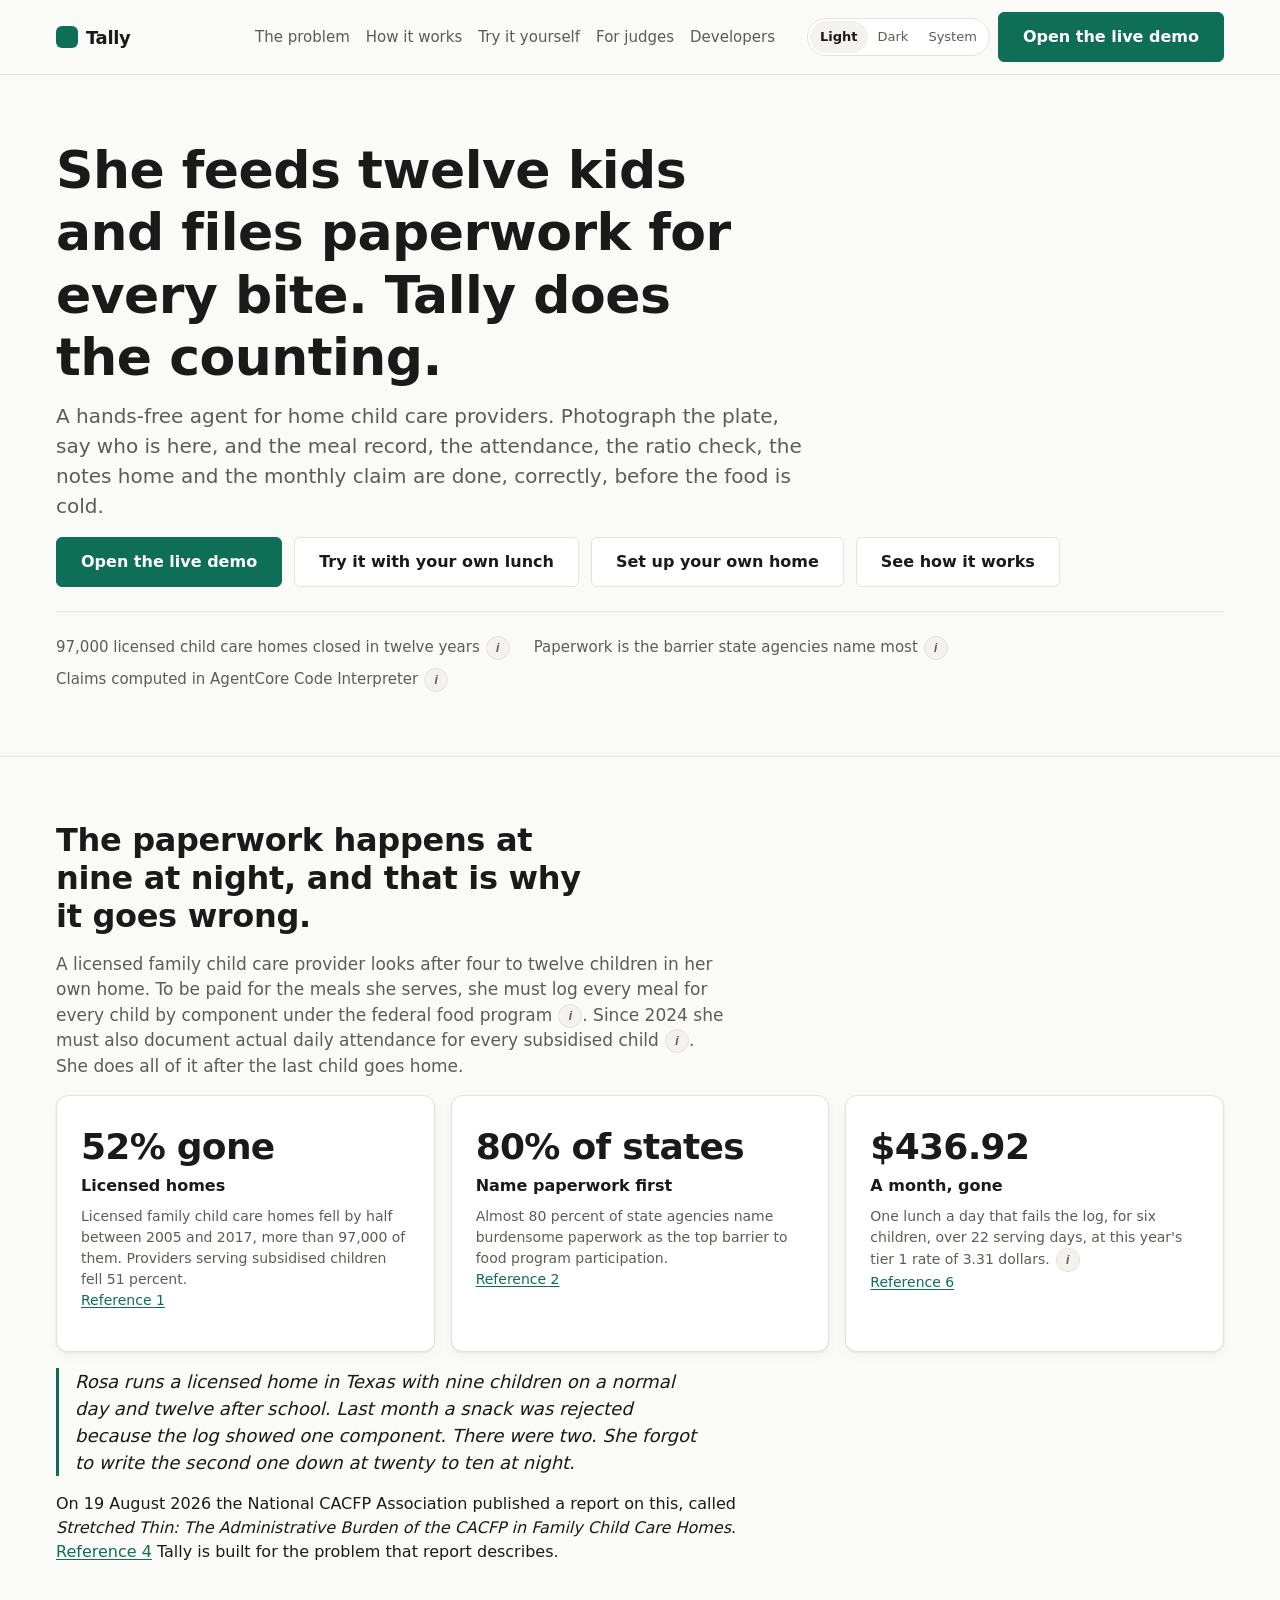
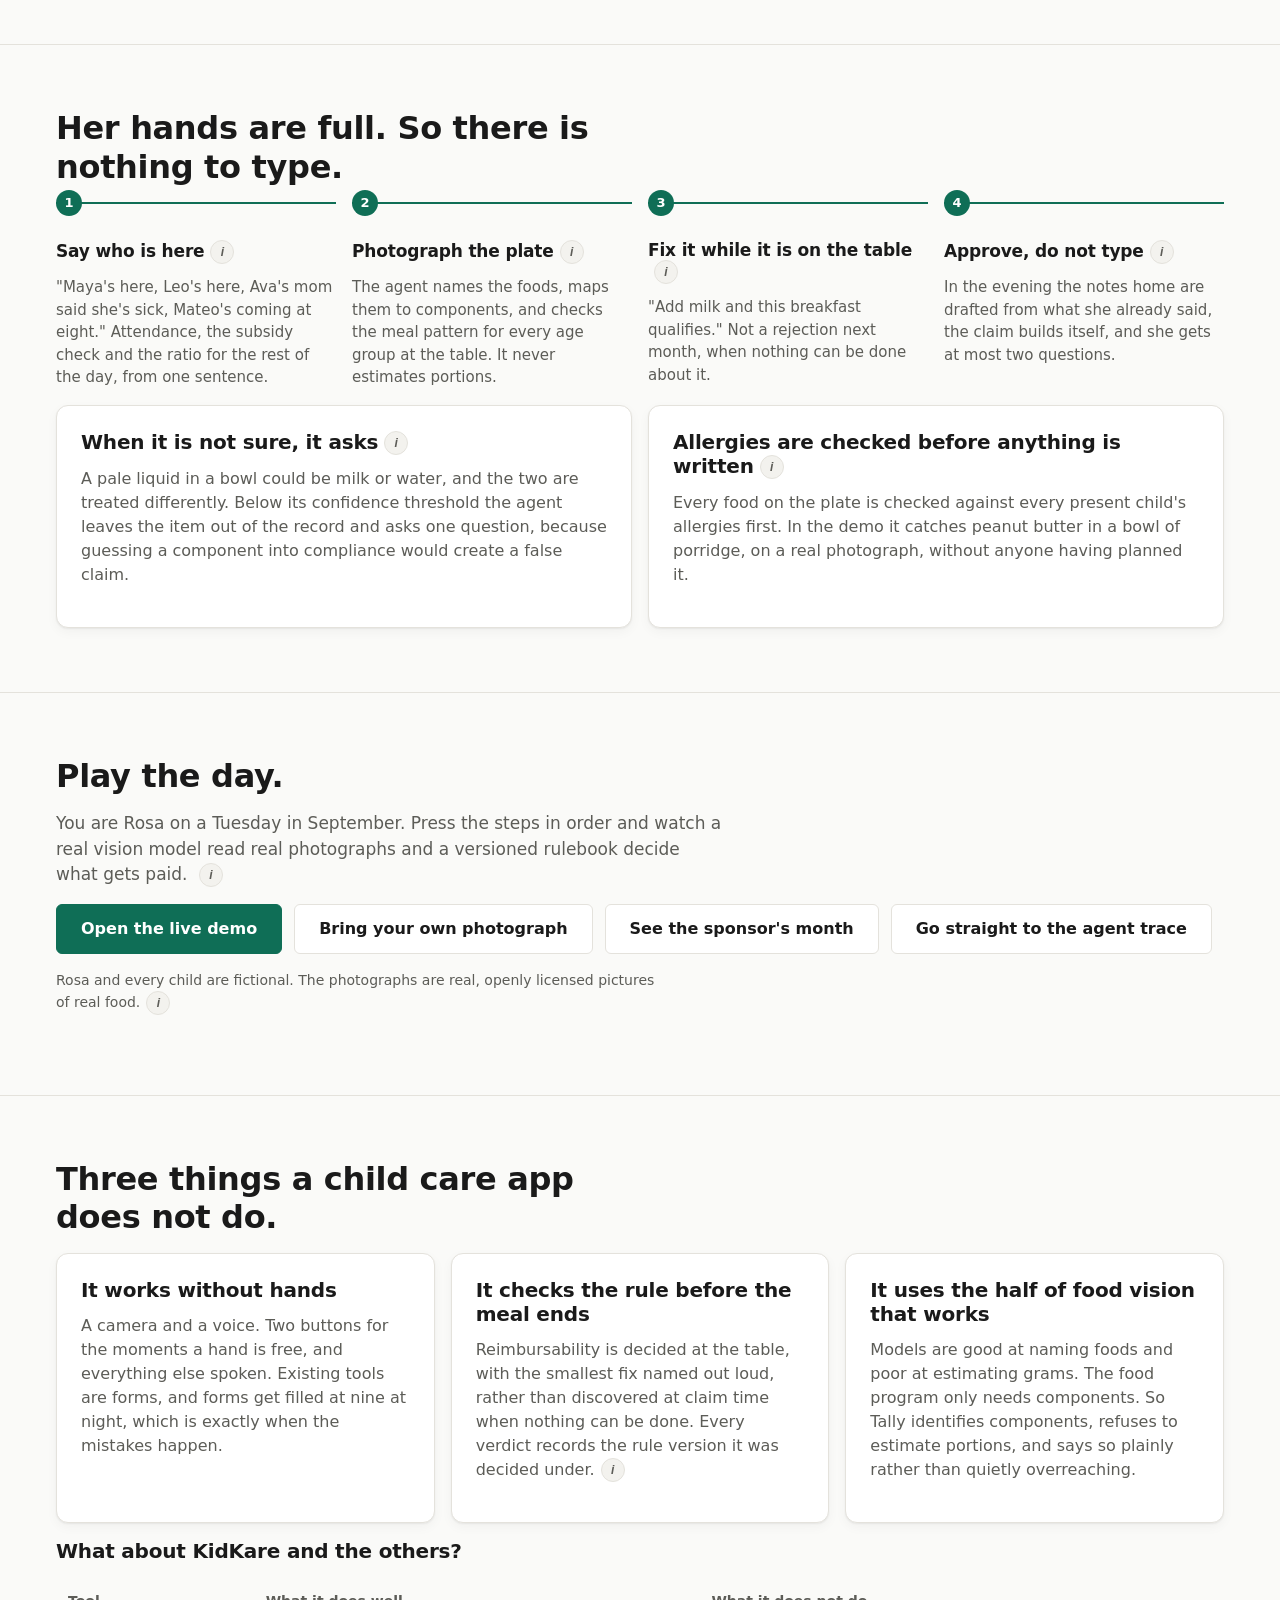
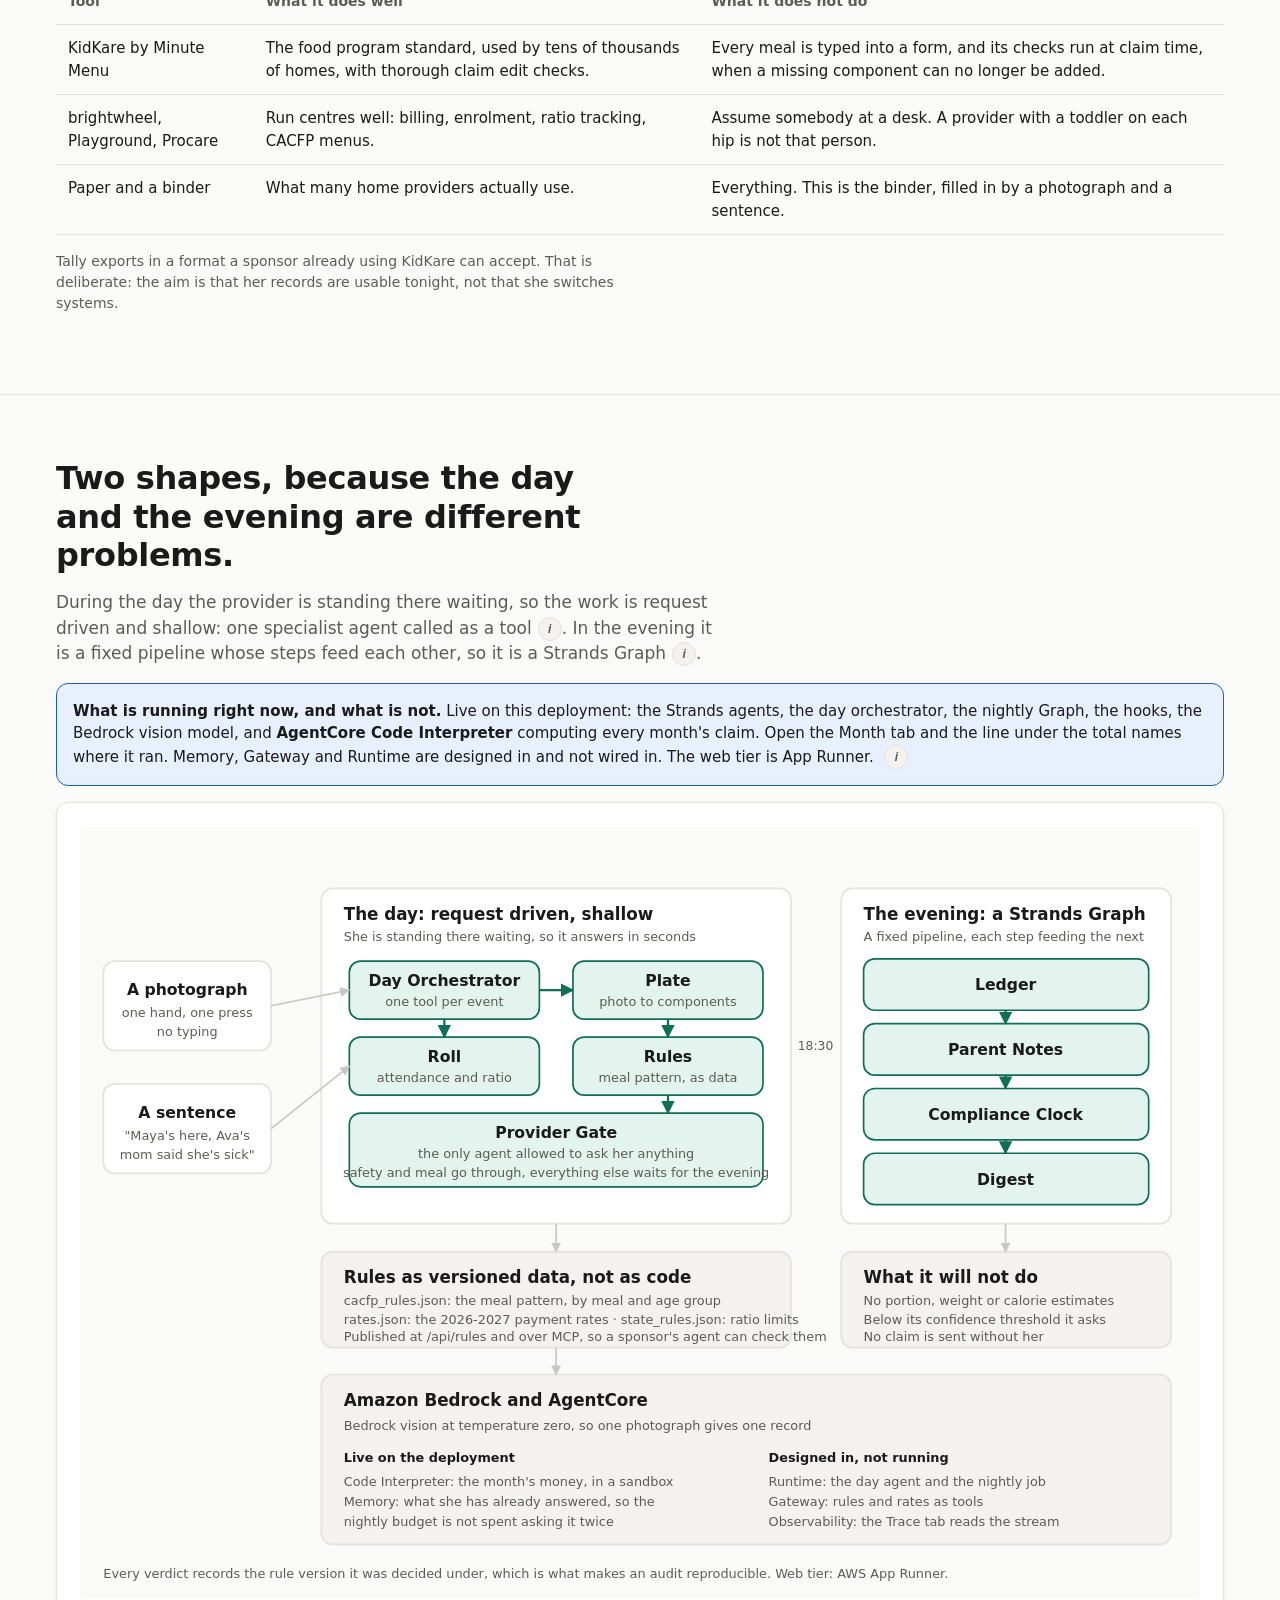
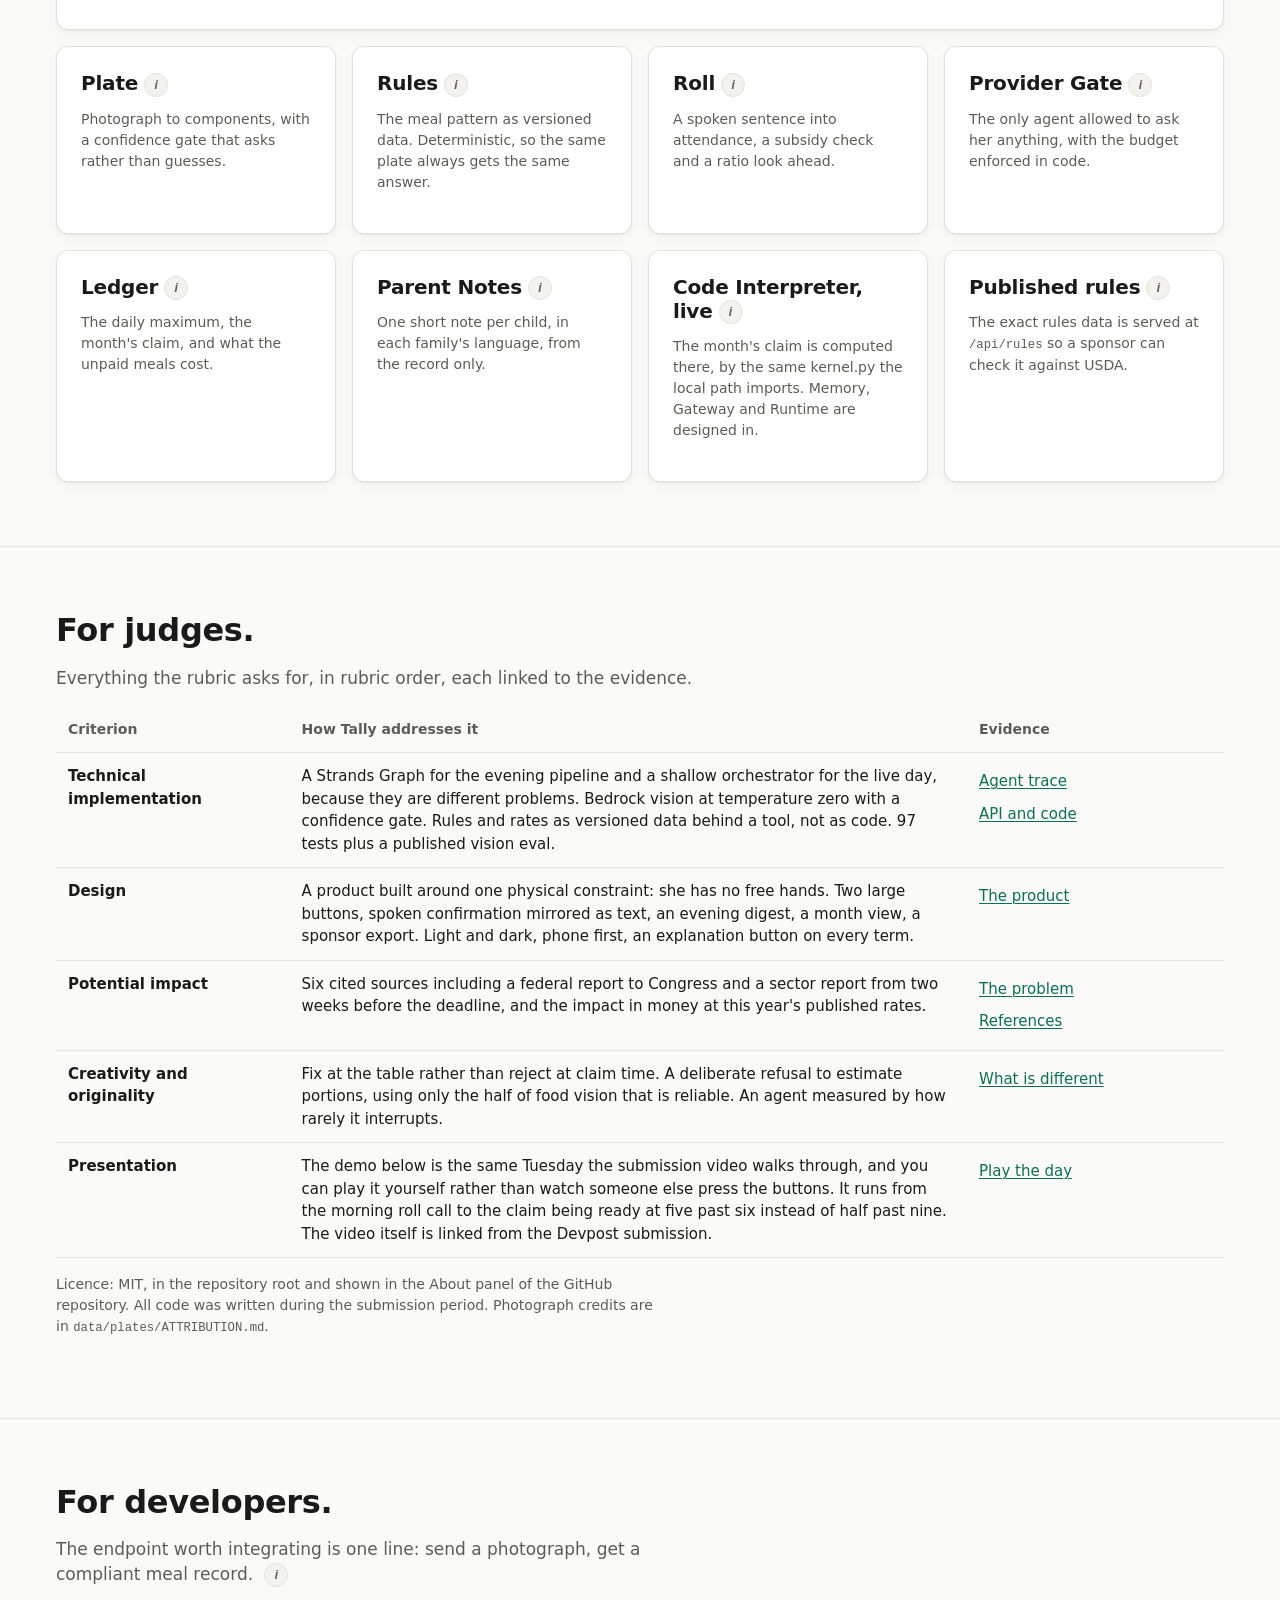
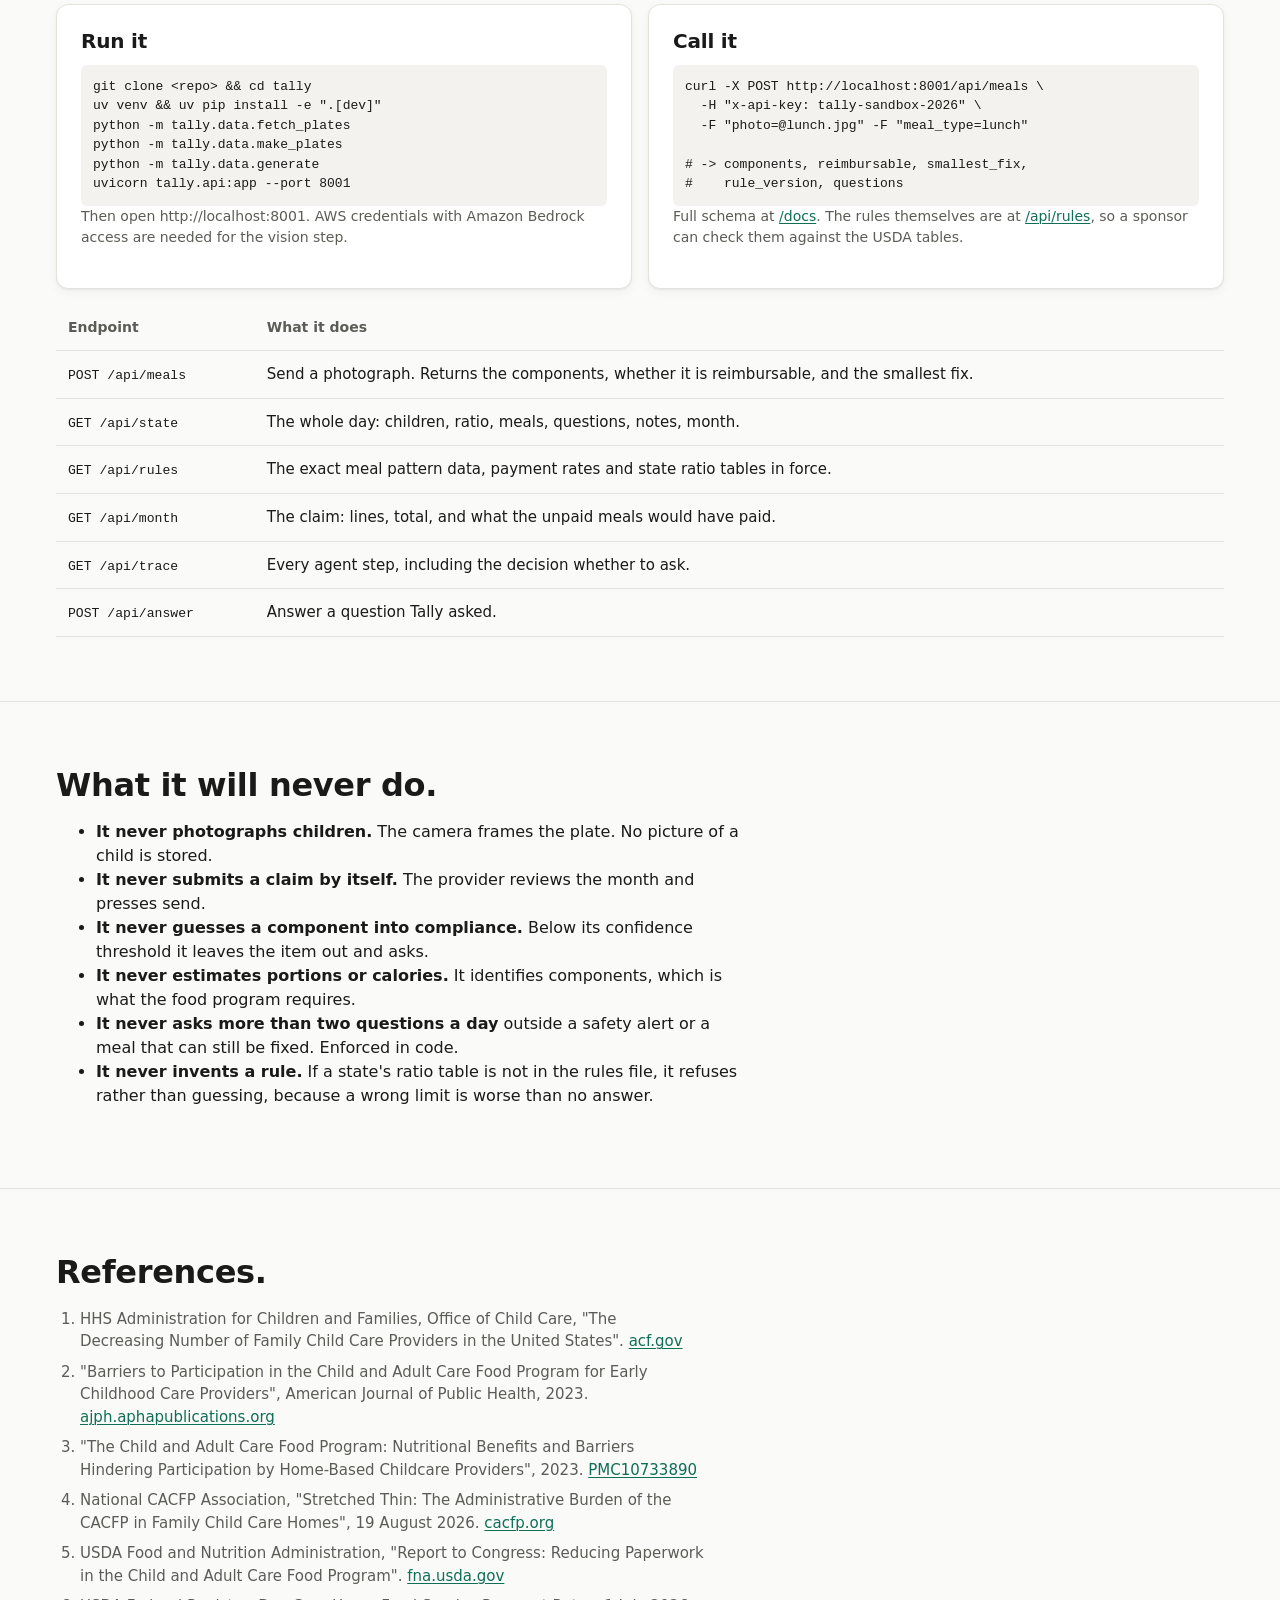
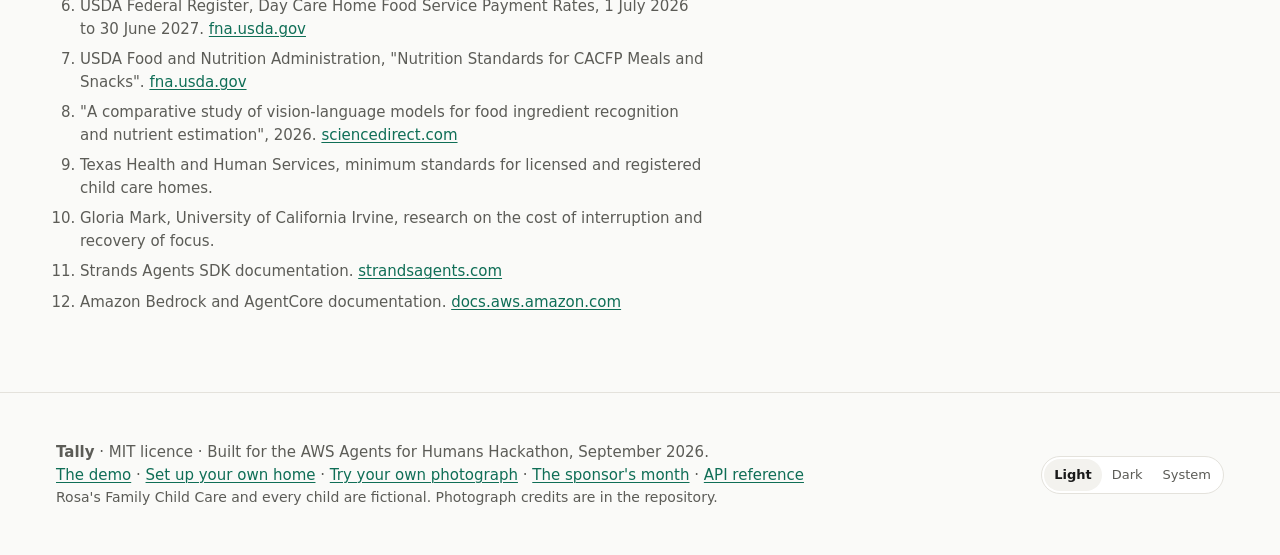
==== web/index.html @ 6fed9a7e "Fix what the accessibility audit cannot see, starting with a page no keyboard could use axe-core has" ====
<!doctype html>
<html lang="en">
<head>
<meta charset="utf-8">
<meta name="viewport" content="width=device-width, initial-scale=1">
<title>Tally: she feeds twelve kids and files paperwork for every bite</title>
<meta name="description" content="A hands-free agent for home child care providers. Photograph the plate, say who is here, and the meal record, the attendance, the ratio check, the parent notes and the monthly claim are done before the food is cold.">
<!-- Link preview. A shared URL with no card is the first impression wasted. -->
<meta property="og:type" content="website">
<meta property="og:site_name" content="Tally">
<meta property="og:title" content="Tally: she feeds twelve kids and files paperwork for every bite">
<meta property="og:description" content="A hands-free agent for home child care providers. Photograph the plate, say who is here, and the meal record, the attendance, the ratio check, the parent notes and the monthly claim are done before the food is cold.">
<meta property="og:url" content="https://dtvxrkiam6.us-east-1.awsapprunner.com/">
<meta property="og:image" content="https://dtvxrkiam6.us-east-1.awsapprunner.com/social.png">
<meta property="og:image:width" content="1200">
<meta property="og:image:height" content="630">
<meta property="og:image:alt" content="Tally, built with the Strands Agents SDK on Amazon Bedrock">
<meta name="twitter:card" content="summary_large_image">
<meta name="twitter:title" content="Tally: she feeds twelve kids and files paperwork for every bite">
<meta name="twitter:description" content="A hands-free agent for home child care providers. Photograph the plate, say who is here, and the meal record, the attendance, the ratio check, the parent notes and the monthly claim are done before the food is cold.">
<meta name="twitter:image" content="https://dtvxrkiam6.us-east-1.awsapprunner.com/social.png">

<script>
  (function () {
    try {
      var m = localStorage.getItem("tally-theme");
      document.documentElement.setAttribute("data-theme", m && m !== "system" ? m : "light");
    } catch (e) {}
  })();
</script>
<link rel="stylesheet" href="styles.css">
<link rel="icon" href="data:image/svg+xml,<svg xmlns='http://www.w3.org/2000/svg' viewBox='0 0 32 32'><rect width='32' height='32' rx='7' fill='%230F6E56'/></svg>">
</head>
<body>
<a class="skip" href="#main">Skip to content</a>

<header class="site">
  <div class="bar">
    <a class="brand" href="index.html"><span class="mark" aria-hidden="true"></span> Tally</a>
    <nav aria-label="Main">
      <a href="#problem">The problem</a>
      <a href="#how">How it works</a>
      <a href="try.html">Try it yourself</a>
      <a href="#judges">For judges</a>
      <a href="#developers">Developers</a>
    </nav>
    <div class="header-actions">
      <div class="theme-toggle"></div>
      <a class="btn primary" href="app.html">Open the live demo</a>
    </div>
  </div>
</header>

<main id="main">

<section class="hero">
  <div class="wrap">
    <h1>She feeds twelve kids and files paperwork for every bite. Tally does the counting.</h1>
    <p class="lede">
      A hands-free agent for home child care providers. Photograph the plate, say who is here, and
      the meal record, the attendance, the ratio check, the notes home and the monthly claim are
      done, correctly, before the food is cold.
    </p>
    <div class="btn-row">
      <a class="btn primary" href="app.html">Open the live demo</a>
      <a class="btn" href="try.html">Try it with your own lunch</a>
      <a class="btn" href="start.html">Set up your own home</a>
      <a class="btn" href="#how">See how it works</a>
    </div>
    <p class="credibility">
      <span>97,000 licensed child care homes closed in twelve years<button class="info" data-tip="fcc" data-label="family child care"></button></span>
      <span>Paperwork is the barrier state agencies name most<button class="info" data-tip="cacfp" data-label="the food program"></button></span>
      <span>Claims computed in AgentCore Code Interpreter<button class="info" data-tip="where_it_runs" data-label="where it runs"></button></span>
    </p>
  </div>
</section>

<section class="band" id="problem">
  <div class="wrap stack">
    <h2>The paperwork happens at nine at night, and that is why it goes wrong.</h2>
    <p class="section-lede">
      A licensed family child care provider looks after four to twelve children in her own home. To
      be paid for the meals she serves, she must log every meal for every child by component under
      the federal food program<button class="info" data-tip="cacfp" data-label="CACFP"></button>.
      Since 2024 she must also document actual daily attendance for every subsidised child<button class="info" data-tip="subsidy_authorization" data-label="subsidy authorisation"></button>.
      She does all of it after the last child goes home.
    </p>

    <div class="grid cols-3">
      <div class="card">
        <span class="stat">52% gone</span>
        <span class="stat-label">Licensed homes</span>
        <p class="muted small">Licensed family child care homes fell by half between 2005 and 2017,
        more than 97,000 of them. Providers serving subsidised children fell 51 percent.<br><a href="#refs">Reference 1</a></p>
      </div>
      <div class="card">
        <span class="stat">80% of states</span>
        <span class="stat-label">Name paperwork first</span>
        <p class="muted small">Almost 80 percent of state agencies name burdensome paperwork as the
        top barrier to food program participation.<br><a href="#refs">Reference 2</a></p>
      </div>
      <div class="card">
        <span class="stat">$436.92</span>
        <span class="stat-label">A month, gone</span>
        <p class="muted small">One lunch a day that fails the log, for six children, over 22 serving
        days, at this year's tier 1 rate of 3.31 dollars.<button class="info" data-tip="lost_amount" data-label="the lost amount"></button><br><a href="#refs">Reference 6</a></p>
      </div>
    </div>

    <p class="quote">
      Rosa runs a licensed home in Texas with nine children on a normal day and twelve after school.
      Last month a snack was rejected because the log showed one component. There were two. She
      forgot to write the second one down at twenty to ten at night.
    </p>

    <p>
      On 19 August 2026 the National CACFP Association published a report on this, called
      <em>Stretched Thin: The Administrative Burden of the CACFP in Family Child Care Homes</em>.
      <a href="#refs">Reference 4</a> Tally is built for the problem that report describes.
    </p>
  </div>
</section>

<section class="band" id="how">
  <div class="wrap stack">
    <h2>Her hands are full. So there is nothing to type.</h2>

    <div class="steps">
      <div class="step">
        <h3>Say who is here<button class="info" data-tip="agent_roll" data-label="the Roll agent"></button></h3>
        <p>"Maya's here, Leo's here, Ava's mom said she's sick, Mateo's coming at eight."
        Attendance, the subsidy check and the ratio for the rest of the day, from one sentence.</p>
      </div>
      <div class="step">
        <h3>Photograph the plate<button class="info" data-tip="agent_plate" data-label="the Plate agent"></button></h3>
        <p>The agent names the foods, maps them to components, and checks the meal pattern for every
        age group at the table. It never estimates portions.</p>
      </div>
      <div class="step">
        <h3>Fix it while it is on the table<button class="info" data-tip="smallest_fix" data-label="the smallest fix"></button></h3>
        <p>"Add milk and this breakfast qualifies." Not a rejection next month, when nothing can be
        done about it.</p>
      </div>
      <div class="step">
        <h3>Approve, do not type<button class="info" data-tip="question_budget" data-label="the question budget"></button></h3>
        <p>In the evening the notes home are drafted from what she already said, the claim builds
        itself, and she gets at most two questions.</p>
      </div>
    </div>

    <div class="grid cols-2">
      <div class="card">
        <h3>When it is not sure, it asks<button class="info" data-tip="confidence" data-label="confidence"></button></h3>
        <p class="muted">A pale liquid in a bowl could be milk or water, and the two are treated
        differently. Below its confidence threshold the agent leaves the item out of the record and
        asks one question, because guessing a component into compliance would create a false claim.</p>
      </div>
      <div class="card">
        <h3>Allergies are checked before anything is written<button class="info" data-tip="allergy_check" data-label="the allergy check"></button></h3>
        <p class="muted">Every food on the plate is checked against every present child's allergies
        first. In the demo it catches peanut butter in a bowl of porridge, on a real photograph,
        without anyone having planned it.</p>
      </div>
    </div>
  </div>
</section>

<section class="band" id="demo">
  <div class="wrap stack">
    <h2>Play the day.</h2>
    <p class="section-lede">
      You are Rosa on a Tuesday in September. Press the steps in order and watch a real vision model
      read real photographs and a versioned rulebook decide what gets paid.
      <button class="info" data-tip="judge_mode" data-label="judge mode"></button>
    </p>
    <div class="btn-row">
      <a class="btn primary" href="app.html">Open the live demo</a>
      <a class="btn" href="try.html">Bring your own photograph</a>
      <a class="btn" href="sponsor.html">See the sponsor's month</a>
      <a class="btn" href="app.html#trace">Go straight to the agent trace</a>
    </div>
    <p class="small muted">
      Rosa and every child are fictional. The photographs are real, openly licensed pictures of real
      food.<button class="info" data-tip="real_photos" data-label="the photographs"></button>
    </p>
  </div>
</section>

<section class="band" id="different">
  <div class="wrap stack">
    <h2>Three things a child care app does not do.</h2>

    <div class="grid cols-3">
      <div class="card">
        <h3>It works without hands</h3>
        <p class="muted">A camera and a voice. Two buttons for the moments a hand is free, and
        everything else spoken. Existing tools are forms, and forms get filled at nine at night,
        which is exactly when the mistakes happen.</p>
      </div>
      <div class="card">
        <h3>It checks the rule before the meal ends</h3>
        <p class="muted">Reimbursability is decided at the table, with the smallest fix named out
        loud, rather than discovered at claim time when nothing can be done. Every verdict records
        the rule version it was decided under.<button class="info" data-tip="rule_version" data-label="the rule version"></button></p>
      </div>
      <div class="card">
        <h3>It uses the half of food vision that works</h3>
        <p class="muted">Models are good at naming foods and poor at estimating grams. The food
        program only needs components. So Tally identifies components, refuses to estimate portions,
        and says so plainly rather than quietly overreaching.</p>
      </div>
    </div>

    <h3>What about KidKare and the others?</h3>
    <div class="scroll-x">
      <table class="plain">
        <thead><tr><th>Tool</th><th>What it does well</th><th>What it does not do</th></tr></thead>
        <tbody>
          <tr>
            <td>KidKare by Minute Menu</td>
            <td>The food program standard, used by tens of thousands of homes, with thorough claim edit checks.</td>
            <td>Every meal is typed into a form, and its checks run at claim time, when a missing component can no longer be added.</td>
          </tr>
          <tr>
            <td>brightwheel, Playground, Procare</td>
            <td>Run centres well: billing, enrolment, ratio tracking, CACFP menus.</td>
            <td>Assume somebody at a desk. A provider with a toddler on each hip is not that person.</td>
          </tr>
          <tr>
            <td>Paper and a binder</td>
            <td>What many home providers actually use.</td>
            <td>Everything. This is the binder, filled in by a photograph and a sentence.</td>
          </tr>
        </tbody>
      </table>
    </div>
    <p class="small muted">Tally exports in a format a sponsor already using KidKare can accept.
    That is deliberate: the aim is that her records are usable tonight, not that she switches
    systems.</p>
  </div>
</section>

<section class="band" id="built">
  <div class="wrap stack">
    <h2>Two shapes, because the day and the evening are different problems.</h2>
    <p class="section-lede">
      During the day the provider is standing there waiting, so the work is request driven and
      shallow: one specialist agent called as a tool<button class="info" data-tip="day_orchestrator" data-label="the day orchestrator"></button>.
      In the evening it is a fixed pipeline whose steps feed each other, so it is a Strands
      Graph<button class="info" data-tip="nightly_graph" data-label="the nightly Graph"></button>.
    </p>

    <div class="notice">
      <strong>What is running right now, and what is not.</strong>
      Live on this deployment: the Strands agents, the day orchestrator, the nightly Graph, the
      hooks, the Bedrock vision model, and <strong>AgentCore Code Interpreter</strong> computing
      every month's claim. Open the Month tab and the line under the total names where it ran.
      Memory, Gateway and Runtime are designed in and not wired in. The web tier is App Runner.
      <button class="info" data-tip="where_it_runs" data-label="where it runs"></button>
    </div>

    <div class="card">
      <img src="architecture.svg" data-dark-src="architecture-dark.svg" alt="Architecture diagram. During the day, a Day Orchestrator receives a photograph or a sentence and calls Plate, Rules, Roll or Provider Gate as a tool, and Provider Gate is the only agent allowed to interrupt her. In the evening, a Strands Graph runs Ledger, then Parent Notes, then Compliance Clock, then the Digest. The meal pattern, the payment rates and the state ratio limits are versioned JSON published at an endpoint rather than written as code. AgentCore Code Interpreter computes the month's money from the same kernel file the local path imports; Runtime, Memory, Gateway and Observability are designed in rather than running. The web tier is AWS App Runner." style="width:100%;height:auto">
    </div>

    <div class="grid cols-4">
      <div class="card"><h3>Plate<button class="info" data-tip="agent_plate" data-label="Plate"></button></h3><p class="muted small">Photograph to components, with a confidence gate that asks rather than guesses.</p></div>
      <div class="card"><h3>Rules<button class="info" data-tip="agent_rules" data-label="Rules"></button></h3><p class="muted small">The meal pattern as versioned data. Deterministic, so the same plate always gets the same answer.</p></div>
      <div class="card"><h3>Roll<button class="info" data-tip="agent_roll" data-label="Roll"></button></h3><p class="muted small">A spoken sentence into attendance, a subsidy check and a ratio look ahead.</p></div>
      <div class="card"><h3>Provider Gate<button class="info" data-tip="agent_gate" data-label="Provider Gate"></button></h3><p class="muted small">The only agent allowed to ask her anything, with the budget enforced in code.</p></div>
      <div class="card"><h3>Ledger<button class="info" data-tip="agent_ledger" data-label="Ledger"></button></h3><p class="muted small">The daily maximum, the month's claim, and what the unpaid meals cost.</p></div>
      <div class="card"><h3>Parent Notes<button class="info" data-tip="agent_notes" data-label="Parent Notes"></button></h3><p class="muted small">One short note per child, in each family's language, from the record only.</p></div>
      <div class="card"><h3>Code Interpreter, live<button class="info" data-tip="where_it_runs" data-label="where it runs"></button></h3><p class="muted small">The month's claim is computed there, by the same kernel.py the local path imports. Memory, Gateway and Runtime are designed in.</p></div>
      <div class="card"><h3>Published rules<button class="info" data-tip="agentcore_gateway" data-label="the Gateway"></button></h3><p class="muted small">The exact rules data is served at <code>/api/rules</code> so a sponsor can check it against USDA.</p></div>
    </div>
  </div>
</section>

<section class="band" id="judges">
  <div class="wrap stack">
    <h2>For judges.</h2>
    <p class="section-lede">Everything the rubric asks for, in rubric order, each linked to the evidence.</p>
    <div class="scroll-x">
      <table class="plain">
        <thead><tr><th style="width:20%">Criterion</th><th>How Tally addresses it</th><th style="width:22%">Evidence</th></tr></thead>
        <tbody>
          <tr>
            <td><strong>Technical implementation</strong></td>
            <td>A Strands Graph for the evening pipeline and a shallow orchestrator for the live day,
            because they are different problems. Bedrock vision at temperature zero with a confidence
            gate. Rules and rates as versioned data behind a tool, not as code. 97 tests plus a
            published vision eval.</td>
            <td><a href="app.html#trace">Agent trace</a><br><a href="#developers">API and code</a></td>
          </tr>
          <tr>
            <td><strong>Design</strong></td>
            <td>A product built around one physical constraint: she has no free hands. Two large
            buttons, spoken confirmation mirrored as text, an evening digest, a month view, a
            sponsor export. Light and dark, phone first, an explanation button on every term.</td>
            <td><a href="app.html">The product</a></td>
          </tr>
          <tr>
            <td><strong>Potential impact</strong></td>
            <td>Six cited sources including a federal report to Congress and a sector report from two
            weeks before the deadline, and the impact in money at this year's published rates.</td>
            <td><a href="#problem">The problem</a><br><a href="#refs">References</a></td>
          </tr>
          <tr>
            <td><strong>Creativity and originality</strong></td>
            <td>Fix at the table rather than reject at claim time. A deliberate refusal to estimate
            portions, using only the half of food vision that is reliable. An agent measured by how
            rarely it interrupts.</td>
            <td><a href="#different">What is different</a></td>
          </tr>
          <tr>
            <td><strong>Presentation</strong></td>
            <td>The demo below is the same Tuesday the submission video walks through, and you can
            play it yourself rather than watch someone else press the buttons. It runs from the
            morning roll call to the claim being ready at five past six instead of half past nine.
            The video itself is linked from the Devpost submission.</td>
            <td><a href="#demo">Play the day</a></td>
          </tr>
        </tbody>
      </table>
    </div>
    <p class="small muted">
      Licence: MIT, in the repository root and shown in the About panel of the GitHub repository. All code was written
      during the submission period. Photograph credits are in <code>data/plates/ATTRIBUTION.md</code>.
    </p>
  </div>
</section>

<section class="band" id="developers">
  <div class="wrap stack">
    <h2>For developers.</h2>
    <p class="section-lede">
      The endpoint worth integrating is one line: send a photograph, get a compliant meal record.
      <button class="info" data-tip="sandbox_key" data-label="the sandbox key"></button>
    </p>

    <div class="grid cols-2">
      <div class="card">
        <h3>Run it</h3>
        <pre class="formula">git clone &lt;repo&gt; &amp;&amp; cd tally
uv venv &amp;&amp; uv pip install -e ".[dev]"
python -m tally.data.fetch_plates
python -m tally.data.make_plates
python -m tally.data.generate
uvicorn tally.api:app --port 8001</pre>
        <p class="muted small">Then open http://localhost:8001. AWS credentials with Amazon Bedrock
        access are needed for the vision step.</p>
      </div>
      <div class="card">
        <h3>Call it</h3>
        <pre class="formula">curl -X POST http://localhost:8001/api/meals \
  -H "x-api-key: tally-sandbox-2026" \
  -F "photo=@lunch.jpg" -F "meal_type=lunch"

# -> components, reimbursable, smallest_fix,
#    rule_version, questions</pre>
        <p class="muted small">Full schema at <a href="/docs">/docs</a>. The rules themselves are at
        <a href="/api/rules">/api/rules</a>, so a sponsor can check them against the USDA tables.</p>
      </div>
    </div>

    <div class="scroll-x">
      <table class="plain">
        <thead><tr><th>Endpoint</th><th>What it does</th></tr></thead>
        <tbody>
          <tr><td><code>POST /api/meals</code></td><td>Send a photograph. Returns the components, whether it is reimbursable, and the smallest fix.</td></tr>
          <tr><td><code>GET /api/state</code></td><td>The whole day: children, ratio, meals, questions, notes, month.</td></tr>
          <tr><td><code>GET /api/rules</code></td><td>The exact meal pattern data, payment rates and state ratio tables in force.</td></tr>
          <tr><td><code>GET /api/month</code></td><td>The claim: lines, total, and what the unpaid meals would have paid.</td></tr>
          <tr><td><code>GET /api/trace</code></td><td>Every agent step, including the decision whether to ask.</td></tr>
          <tr><td><code>POST /api/answer</code></td><td>Answer a question Tally asked.</td></tr>
        </tbody>
      </table>
    </div>
  </div>
</section>

<section class="band" id="safety">
  <div class="wrap stack">
    <h2>What it will never do.</h2>
    <ul>
      <li><strong>It never photographs children.</strong> The camera frames the plate. No picture of a child is stored.</li>
      <li><strong>It never submits a claim by itself.</strong> The provider reviews the month and presses send.</li>
      <li><strong>It never guesses a component into compliance.</strong> Below its confidence threshold it leaves the item out and asks.</li>
      <li><strong>It never estimates portions or calories.</strong> It identifies components, which is what the food program requires.</li>
      <li><strong>It never asks more than two questions a day</strong> outside a safety alert or a meal that can still be fixed. Enforced in code.</li>
      <li><strong>It never invents a rule.</strong> If a state's ratio table is not in the rules file, it refuses rather than guessing, because a wrong limit is worse than no answer.</li>
    </ul>
  </div>
</section>

<section class="band" id="refs">
  <div class="wrap stack">
    <h2>References.</h2>
    <ol class="refs">
      <li>HHS Administration for Children and Families, Office of Child Care, "The Decreasing Number of Family Child Care Providers in the United States". <a href="https://acf.gov/occ/news/decreasing-number-family-child-care-providers-united-states">acf.gov</a></li>
      <li>"Barriers to Participation in the Child and Adult Care Food Program for Early Childhood Care Providers", American Journal of Public Health, 2023. <a href="https://ajph.aphapublications.org/doi/10.2105/AJPH.2023.307473">ajph.aphapublications.org</a></li>
      <li>"The Child and Adult Care Food Program: Nutritional Benefits and Barriers Hindering Participation by Home-Based Childcare Providers", 2023. <a href="https://pmc.ncbi.nlm.nih.gov/articles/PMC10733890/">PMC10733890</a></li>
      <li>National CACFP Association, "Stretched Thin: The Administrative Burden of the CACFP in Family Child Care Homes", 19 August 2026. <a href="https://www.cacfp.org/2026/08/19/stretched-thin-the-administrative-burden-of-the-cacfp-in-family-child-care-homes/">cacfp.org</a></li>
      <li>USDA Food and Nutrition Administration, "Report to Congress: Reducing Paperwork in the Child and Adult Care Food Program". <a href="https://www.fna.usda.gov/research/cacfp/reducing-paperwork">fna.usda.gov</a></li>
      <li>USDA Federal Register, Day Care Home Food Service Payment Rates, 1 July 2026 to 30 June 2027. <a href="https://www.fna.usda.gov/cacfp/reimbursement-rates">fna.usda.gov</a></li>
      <li>USDA Food and Nutrition Administration, "Nutrition Standards for CACFP Meals and Snacks". <a href="https://www.fna.usda.gov/cacfp/nutrition-standards">fna.usda.gov</a></li>
      <li>"A comparative study of vision-language models for food ingredient recognition and nutrient estimation", 2026. <a href="https://www.sciencedirect.com/science/article/pii/S266592712600105X">sciencedirect.com</a></li>
      <li>Texas Health and Human Services, minimum standards for licensed and registered child care homes.</li>
      <li>Gloria Mark, University of California Irvine, research on the cost of interruption and recovery of focus.</li>
      <li>Strands Agents SDK documentation. <a href="https://strandsagents.com/">strandsagents.com</a></li>
      <li>Amazon Bedrock and AgentCore documentation. <a href="https://docs.aws.amazon.com/bedrock-agentcore/">docs.aws.amazon.com</a></li>
    </ol>
  </div>
</section>

</main>

<footer class="site">
  <div class="wrap">
    <div>
      <strong>Tally</strong> &middot; MIT licence &middot; Built for the AWS Agents for Humans
      Hackathon, September 2026.
      <br>
      <a href="app.html">The demo</a> &middot; <a href="start.html">Set up your own home</a>
      &middot; <a href="try.html">Try your own photograph</a>
      &middot; <a href="sponsor.html">The sponsor's month</a>
      &middot; <a href="/docs">API reference</a>
      <br>
      <span class="small">Rosa's Family Child Care and every child are fictional. Photograph credits
      are in the repository.</span>
    </div>
    <div class="theme-toggle"></div>
  </div>
</footer>

<script src="infotips.js"></script>
<script src="common.js"></script>
</body>
</html>
---- web/styles.css ----
/* Tally design system. Tokens first, then components.
   Light and dark are both first class. Nothing here depends on a build step. */

:root {
  --bg: #FAFAF8;
  --surface: #FFFFFF;
  --surface-2: #F3F2EE;
  --text: #1A1A1A;
  --text-muted: #5C5C57;
  --border: #E4E2DC;
  --accent: #0F6E56;
  --accent-text: #FFFFFF;
  --accent-soft: #E3F3ED;
  --success: #1F7A4D;
  --success-soft: #E6F4EC;
  --warning: #855800;  /* 5.5:1 on warning-soft. The old #9A6700 was 4.34, which
                          passes only as large text, and axe counts weight 650 as
                          not bold, so it failed a real audit. */
  --warning-soft: #FBF1DC;
  --danger: #B42318;
  --danger-soft: #FBE9E7;
  --info: #175CD3;
  --info-soft: #E8F0FE;
  --shadow: 0 1px 2px rgba(0, 0, 0, .06), 0 4px 12px rgba(0, 0, 0, .04);

  --r-sm: 6px;
  --r-md: 12px;
  --r-pill: 999px;
  --s1: 4px; --s2: 8px; --s3: 12px; --s4: 16px; --s5: 24px;
  --s6: 32px; --s7: 48px; --s8: 64px; --s9: 96px;
  --sans: Inter, ui-sans-serif, system-ui, -apple-system, "Segoe UI", Roboto, Helvetica, Arial, sans-serif;
  --mono: "JetBrains Mono", ui-monospace, SFMono-Regular, Menlo, Consolas, monospace;
  --maxw: 1200px;
}

@media (prefers-color-scheme: dark) {
  :root:not([data-theme="light"]) {
    --bg: #121212; --surface: #1C1C1C; --surface-2: #262626;
    --text: #ECECEA; --text-muted: #A3A39E; --border: #2E2E2E;
    --accent: #4FC79E; --accent-text: #0E0E0E; --accent-soft: #10281F;
    --success: #4CC38A; --success-soft: #14301F;
    --warning: #F5B324; --warning-soft: #33280D;
    --danger: #F97066; --danger-soft: #341A18;
    --info: #84AEFF; --info-soft: #16233D;
    --shadow: none;
  }
}

:root[data-theme="dark"] {
  --bg: #121212; --surface: #1C1C1C; --surface-2: #262626;
  --text: #ECECEA; --text-muted: #A3A39E; --border: #2E2E2E;
  --accent: #4FC79E; --accent-text: #0E0E0E; --accent-soft: #10281F;
  --success: #4CC38A; --success-soft: #14301F;
  --warning: #F5B324; --warning-soft: #33280D;
  --danger: #F97066; --danger-soft: #341A18;
  --info: #84AEFF; --info-soft: #16233D;
  --shadow: none;
}

*, *::before, *::after { box-sizing: border-box; }

html { color-scheme: light dark; }
:root[data-theme="dark"] { color-scheme: dark; }
:root[data-theme="light"] { color-scheme: light; }

body {
  margin: 0;
  background: var(--bg);
  color: var(--text);
  font-family: var(--sans);
  font-size: 16px;
  line-height: 1.5;
  -webkit-font-smoothing: antialiased;
}

/* Product screens get larger type: chiefs read them on a phone, often over 50. */
body.app { font-size: 18px; }

img, svg { max-width: 100%; }
a { color: var(--accent); text-decoration-thickness: 1px; text-underline-offset: 2px; }
h1, h2, h3, h4 { line-height: 1.2; margin: 0 0 var(--s3); font-weight: 650; letter-spacing: -.01em; }
h1 { font-size: clamp(2rem, 5vw, 3.25rem); }
h2 { font-size: clamp(1.5rem, 3.5vw, 2rem); }
h3 { font-size: 1.25rem; }
p { margin: 0 0 var(--s4); max-width: 68ch; }
ul, ol { max-width: 68ch; }
code, pre { font-family: var(--mono); font-size: .875em; }

:focus-visible {
  outline: 2px solid var(--accent);
  outline-offset: 2px;
  border-radius: var(--r-sm);
}

.skip {
  position: absolute; left: -9999px; top: 0; padding: var(--s3) var(--s4);
  background: var(--accent); color: var(--accent-text); z-index: 100; border-radius: 0 0 var(--r-sm) 0;
}
.skip:focus { left: 0; }

.wrap { max-width: var(--maxw); margin: 0 auto; padding: 0 var(--s4); }
.stack > * + * { margin-top: var(--s4); }
.muted { color: var(--text-muted); }
.small { font-size: .875rem; }
.center { text-align: center; }
.nowrap { white-space: nowrap; }
.scroll-x { overflow-x: auto; }

/* Header ------------------------------------------------------------------ */
header.site {
  position: sticky; top: 0; z-index: 40;
  background: color-mix(in srgb, var(--bg) 88%, transparent);
  backdrop-filter: blur(8px);
  border-bottom: 1px solid var(--border);
}
header.site .bar {
  display: flex; align-items: center; gap: var(--s4);
  max-width: var(--maxw); margin: 0 auto; padding: var(--s3) var(--s4);
}
.brand {
  display: inline-flex; align-items: center; gap: var(--s2);
  font-weight: 700; letter-spacing: -.02em; font-size: 1.125rem;
  color: var(--text); text-decoration: none;
}
.brand .mark {
  width: 22px; height: 22px; border-radius: var(--r-sm);
  background: var(--accent); display: inline-block; flex: none;
}
header.site nav { display: none; margin-left: auto; gap: var(--s4); align-items: center; }
header.site nav a { color: var(--text-muted); text-decoration: none; font-size: .9375rem; }
header.site nav a:hover { color: var(--text); }
.header-actions { margin-left: auto; display: flex; gap: var(--s2); align-items: center; }
header.site nav + .header-actions { margin-left: var(--s4); }
@media (min-width: 1040px) { header.site nav { display: flex; } }

/* The primary action never wraps. It wrapped onto four lines when the navigation grew, which is
   the sort of thing that only shows up in a browser at a real width. */
header.site .header-actions .btn { white-space: nowrap; }
header.site nav a { white-space: nowrap; }

/* Back link. At the top of the content, where a person looks for it, not only in the footer. */
.backlink {
  display: inline-flex; align-items: center; gap: 6px;
  color: var(--text-muted); text-decoration: none; font-size: .9375rem;
  padding: var(--s2) 0; margin-bottom: var(--s4); min-height: 44px;
}
.backlink:hover { color: var(--text); }
.backlink svg { flex: none; }

/* Buttons ----------------------------------------------------------------- */
.btn {
  display: inline-flex; align-items: center; justify-content: center; gap: var(--s2);
  min-height: 44px; padding: var(--s3) var(--s5);
  border-radius: var(--r-sm); border: 1px solid var(--border);
  background: var(--surface); color: var(--text);
  font: inherit; font-weight: 550; cursor: pointer;
  text-decoration: none; transition: background .15s ease, border-color .15s ease;
}
.btn:hover { background: var(--surface-2); }
.btn.primary { background: var(--accent); color: var(--accent-text); border-color: var(--accent); }
.btn.primary:hover { filter: brightness(1.06); }
.btn:disabled { opacity: .5; cursor: not-allowed; }
.btn.small { min-height: 36px; padding: var(--s2) var(--s3); font-size: .875rem; }
body.app .btn { min-height: 48px; }

.btn-row { display: flex; flex-wrap: wrap; gap: var(--s3); }

/* Theme toggle ------------------------------------------------------------ */
.theme-toggle { display: inline-flex; border: 1px solid var(--border); border-radius: var(--r-pill); padding: 2px; background: var(--surface); }
.theme-toggle button {
  border: 0; background: transparent; color: var(--text-muted); cursor: pointer;
  font: inherit; font-size: .8125rem; padding: 6px 10px; border-radius: var(--r-pill); min-height: 32px;
}
.theme-toggle button[aria-pressed="true"] { background: var(--surface-2); color: var(--text); font-weight: 600; }

/* InfoTip ----------------------------------------------------------------- */
.info {
  display: inline-flex; align-items: center; justify-content: center;
  /* 24 by 24 is the WCAG 2.2 AA minimum target size (2.5.8). The glyph stays small; the button
     around it does not. */
  width: 24px; height: 24px; margin-left: 6px; flex: none;
  border-radius: var(--r-pill); border: 1px solid var(--border);
  background: var(--surface-2); color: var(--text-muted);
  font-size: 12px; font-weight: 700; font-style: italic; line-height: 1;
  cursor: pointer; padding: 0; vertical-align: middle;
}
.info:hover { color: var(--text); border-color: var(--text-muted); }
.info-pop {
  position: absolute; z-index: 60; max-width: min(340px, calc(100vw - 32px));
  background: var(--surface); color: var(--text);
  border: 1px solid var(--border); border-radius: var(--r-md);
  padding: var(--s4); box-shadow: var(--shadow); font-size: .9375rem; line-height: 1.5;
}
.info-pop p { margin: 0 0 var(--s2); }
.info-pop p:last-child { margin: 0; }
.info-pop a { font-weight: 550; }
@media (max-width: 640px) {
  .info-pop {
    position: fixed; left: 0; right: 0; bottom: 0; top: auto; max-width: none;
    border-radius: var(--r-md) var(--r-md) 0 0; padding: var(--s5);
  }
}

/* Cards ------------------------------------------------------------------- */
.card {
  background: var(--surface); border: 1px solid var(--border);
  border-radius: var(--r-md); padding: var(--s5); box-shadow: var(--shadow);
}
.grid { display: grid; gap: var(--s4); }
@media (min-width: 768px) { .grid.cols-2 { grid-template-columns: repeat(2, 1fr); } .grid.cols-3 { grid-template-columns: repeat(3, 1fr); } }
@media (min-width: 900px) { .grid.cols-4 { grid-template-columns: repeat(4, 1fr); } }

/* Level badges: colour is never the only signal. Each has a word and a shape. */
.badge {
  display: inline-flex; align-items: center; gap: 6px;
  padding: 3px 10px; border-radius: var(--r-pill);
  font-size: .8125rem; font-weight: 650; letter-spacing: .02em; text-transform: uppercase;
  border: 1px solid transparent; white-space: nowrap;
}
.badge .shape { font-size: .75em; line-height: 1; }
.badge.critical { background: var(--danger-soft); color: var(--danger); border-color: var(--danger); }
.badge.high { background: var(--warning-soft); color: var(--warning); border-color: var(--warning); }
.badge.elevated { background: var(--info-soft); color: var(--info); border-color: var(--info); }
.badge.low { background: var(--surface-2); color: var(--text-muted); border-color: var(--border); }
.badge.covered { background: var(--success-soft); color: var(--success); border-color: var(--success); }
.badge.neutral { background: var(--surface-2); color: var(--text-muted); border-color: var(--border); }

/* Landing ----------------------------------------------------------------- */
.hero { padding: var(--s8) 0 var(--s7); }
.hero h1 { max-width: 20ch; }
.hero .lede { font-size: clamp(1.0625rem, 2.2vw, 1.25rem); color: var(--text-muted); max-width: 60ch; }
.credibility {
  display: flex; flex-wrap: wrap; gap: var(--s2) var(--s5);
  margin-top: var(--s5); padding-top: var(--s5); border-top: 1px solid var(--border);
  font-size: .9375rem; color: var(--text-muted);
  /* It is a paragraph, so it inherited the 68ch reading limit and stacked into three lines even on
     a wide screen. These are three short credibility markers, not prose. */
  max-width: none;
}
.credibility > span { display: inline-flex; align-items: center; }

section.band { padding: var(--s8) 0; border-top: 1px solid var(--border); }
section.band > .wrap > h2 { max-width: 24ch; }
.section-lede { color: var(--text-muted); max-width: 62ch; font-size: 1.0625rem; }

.stat { font-size: clamp(1.75rem, 4vw, 2.25rem); font-weight: 700; letter-spacing: -.02em; display: block; }
.stat-label { font-weight: 600; display: block; margin-bottom: var(--s2); }

.steps { counter-reset: step; display: grid; gap: var(--s4); }
@media (min-width: 900px) { .steps { grid-template-columns: repeat(4, 1fr); } }
.step { position: relative; padding-top: var(--s5); border-top: 2px solid var(--accent); }
.step::before {
  counter-increment: step; content: counter(step);
  position: absolute; top: calc(-1 * var(--s3) - 2px); left: 0;
  width: 26px; height: 26px; border-radius: var(--r-pill);
  background: var(--accent); color: var(--accent-text);
  font-size: .8125rem; font-weight: 700; display: grid; place-items: center;
}
.step h3 { margin-top: var(--s3); font-size: 1.0625rem; }
.step p { font-size: .9375rem; color: var(--text-muted); margin: 0; }

.quote {
  border-left: 3px solid var(--accent); padding-left: var(--s4);
  font-size: 1.125rem; font-style: italic; color: var(--text); max-width: 56ch;
}

table.plain { width: 100%; border-collapse: collapse; font-size: .9375rem; }
table.plain th, table.plain td { text-align: left; padding: var(--s3); border-bottom: 1px solid var(--border); vertical-align: top; }
table.plain th { font-weight: 650; color: var(--text-muted); font-size: .875rem; }

ol.refs { font-size: .9375rem; color: var(--text-muted); padding-left: var(--s5); }
ol.refs li { margin-bottom: var(--s2); }
ol.refs a { color: var(--accent); }

footer.site { border-top: 1px solid var(--border); padding: var(--s7) 0; color: var(--text-muted); font-size: .9375rem; }
footer.site .wrap { display: flex; flex-wrap: wrap; gap: var(--s4); align-items: center; justify-content: space-between; }

/* App --------------------------------------------------------------------- */
.status-line {
  font-size: 1.25rem; font-weight: 650; line-height: 1.35;
  padding: var(--s4) var(--s5); border-radius: var(--r-md);
  border: 1px solid var(--border); background: var(--surface);
  display: flex; align-items: center; gap: var(--s3);
}
.status-line.clear { background: var(--success-soft); border-color: var(--success); color: var(--success); }
.status-line.working { background: var(--warning-soft); border-color: var(--warning); color: var(--warning); }
.status-line.needs_you { background: var(--danger-soft); border-color: var(--danger); color: var(--danger); }

.quiet-meter {
  display: flex; align-items: center; gap: var(--s3);
  font-size: .9375rem; color: var(--text-muted);
  padding: var(--s3) var(--s4); border: 1px dashed var(--border); border-radius: var(--r-md);
}
.pips { display: inline-flex; gap: 5px; }
.pip { width: 11px; height: 11px; border-radius: var(--r-pill); border: 1px solid var(--text-muted); }
.pip.used { background: var(--accent); border-color: var(--accent); }

.tabs { display: flex; gap: var(--s1); border-bottom: 1px solid var(--border); overflow-x: auto; }
.tabs button {
  border: 0; background: transparent; color: var(--text-muted); cursor: pointer;
  font: inherit; font-size: .9375rem; font-weight: 550;
  padding: var(--s3) var(--s4); min-height: 48px;
  border-bottom: 2px solid transparent; white-space: nowrap;
}
.tabs button[aria-selected="true"] { color: var(--text); border-bottom-color: var(--accent); }

.gap-card { border-left: 4px solid var(--border); }
.gap-card.critical { border-left-color: var(--danger); }
.gap-card.high { border-left-color: var(--warning); }
.gap-card.elevated { border-left-color: var(--info); }
.gap-card.covered { border-left-color: var(--success); }
.gap-head { display: flex; flex-wrap: wrap; align-items: center; gap: var(--s3); margin-bottom: var(--s3); }
.gap-window { font-weight: 650; font-size: 1.0625rem; }

.kv { display: grid; grid-template-columns: auto 1fr; gap: var(--s2) var(--s4); font-size: .9375rem; }
.kv dt { color: var(--text-muted); }
.kv dd { margin: 0; font-variant-numeric: tabular-nums; }

.formula {
  font-family: var(--mono); font-size: .8125rem; background: var(--surface-2);
  padding: var(--s3); border-radius: var(--r-sm); overflow-x: auto; white-space: pre; margin: var(--s3) 0 0;
}

/* Phones */
.phones { display: grid; gap: var(--s4); }
@media (min-width: 900px) { .phones { grid-template-columns: 1fr 1fr; } }
.phone {
  border: 1px solid var(--border); border-radius: var(--r-md);
  background: var(--surface-2); display: flex; flex-direction: column; min-height: 420px;
}
.phone-head { padding: var(--s3) var(--s4); border-bottom: 1px solid var(--border); font-weight: 650; font-size: .9375rem; }
.phone-body { flex: 1; overflow-y: auto; padding: var(--s4); display: flex; flex-direction: column; gap: var(--s3); max-height: 460px; }
.bubble {
  max-width: 85%; padding: var(--s3) var(--s4); border-radius: var(--r-md);
  font-size: .9375rem; white-space: pre-wrap; line-height: 1.45;
}
.bubble.out { align-self: flex-start; background: var(--surface); border: 1px solid var(--border); }
.bubble.in { align-self: flex-end; background: var(--accent); color: var(--accent-text); }
.bubble-meta { font-size: .75rem; color: var(--text-muted); margin-top: 4px; }
.phone-foot { padding: var(--s3) var(--s4); border-top: 1px solid var(--border); display: flex; flex-wrap: wrap; gap: var(--s2); }

/* Network. The SVG has a fixed aspect ratio, so cap its width or it fills the card and the
   nodes become enormous on a wide screen. */
.network-map { width: 100%; max-width: 520px; height: auto; display: block; margin: 0 auto; }
.node-label { font-size: 11px; fill: var(--text); font-family: var(--sans); font-weight: 600; }
.edge-label { font-size: 9.5px; fill: var(--text-muted); font-family: var(--sans); }

/* Trace */
.trace-list { display: flex; flex-direction: column; gap: var(--s2); font-family: var(--mono); font-size: .8125rem; }
.trace-row { display: grid; grid-template-columns: 62px 150px 1fr; gap: var(--s3); padding: var(--s2) var(--s3); border-radius: var(--r-sm); background: var(--surface-2); }
.trace-row .k { color: var(--accent); font-weight: 600; }
.trace-row .t { color: var(--text-muted); }
.trace-row .d { overflow-wrap: anywhere; }
@media (max-width: 640px) { .trace-row { grid-template-columns: 1fr; gap: 2px; } }

.notice { padding: var(--s4); border-radius: var(--r-md); background: var(--info-soft); border: 1px solid var(--info); color: var(--text); font-size: .9375rem; }

/* Phone header. The brand, a three-way theme toggle and a call to action do not fit in 390px, and
   the overflow pushed the whole page sideways. The toggle moves to the footer below 640px, where
   there is already one, and the action keeps the space. */
@media (max-width: 640px) {
  header.site .header-actions .theme-toggle { display: none; }
  header.site .bar { gap: var(--s3); padding-left: var(--s3); padding-right: var(--s3); }
  header.site .header-actions .btn { padding: var(--s3) var(--s4); }
  .brand { font-size: 1.0625rem; }
}

/* A grid item defaults to min-width:auto, so a long unbroken line inside one, such as a curl
   command, makes the item refuse to shrink and the page scrolls sideways. This is the fix for the
   whole class of that bug. */
.grid > *, .steps > *, .row-2 > * { min-width: 0; }
.card { min-width: 0; overflow-wrap: break-word; }
.tabs { max-width: 100%; }
pre, .formula { max-width: 100%; }

/* Never, on any page. The design system says the body does not scroll sideways, so this is the
   backstop that makes that true rather than aspirational. */
html, body { overflow-x: clip; }

@media (prefers-reduced-motion: reduce) {
  *, *::before, *::after { animation-duration: .001ms !important; transition-duration: .001ms !important; }
}

/* WCAG 2.2 AA target size (2.5.8). Two links stacked in a table cell with only a <br> between them
   sit closer than 24 CSS pixels apart, which axe reports and a thumb agrees with. */
table.plain td a { display: inline-block; padding: 5px 0; }

/* A scrollable region takes keyboard focus (see common.js), so it needs a visible focus ring. */
pre.formula:focus-visible, .scroll-x:focus-visible { outline: 2px solid var(--accent); outline-offset: 2px; }
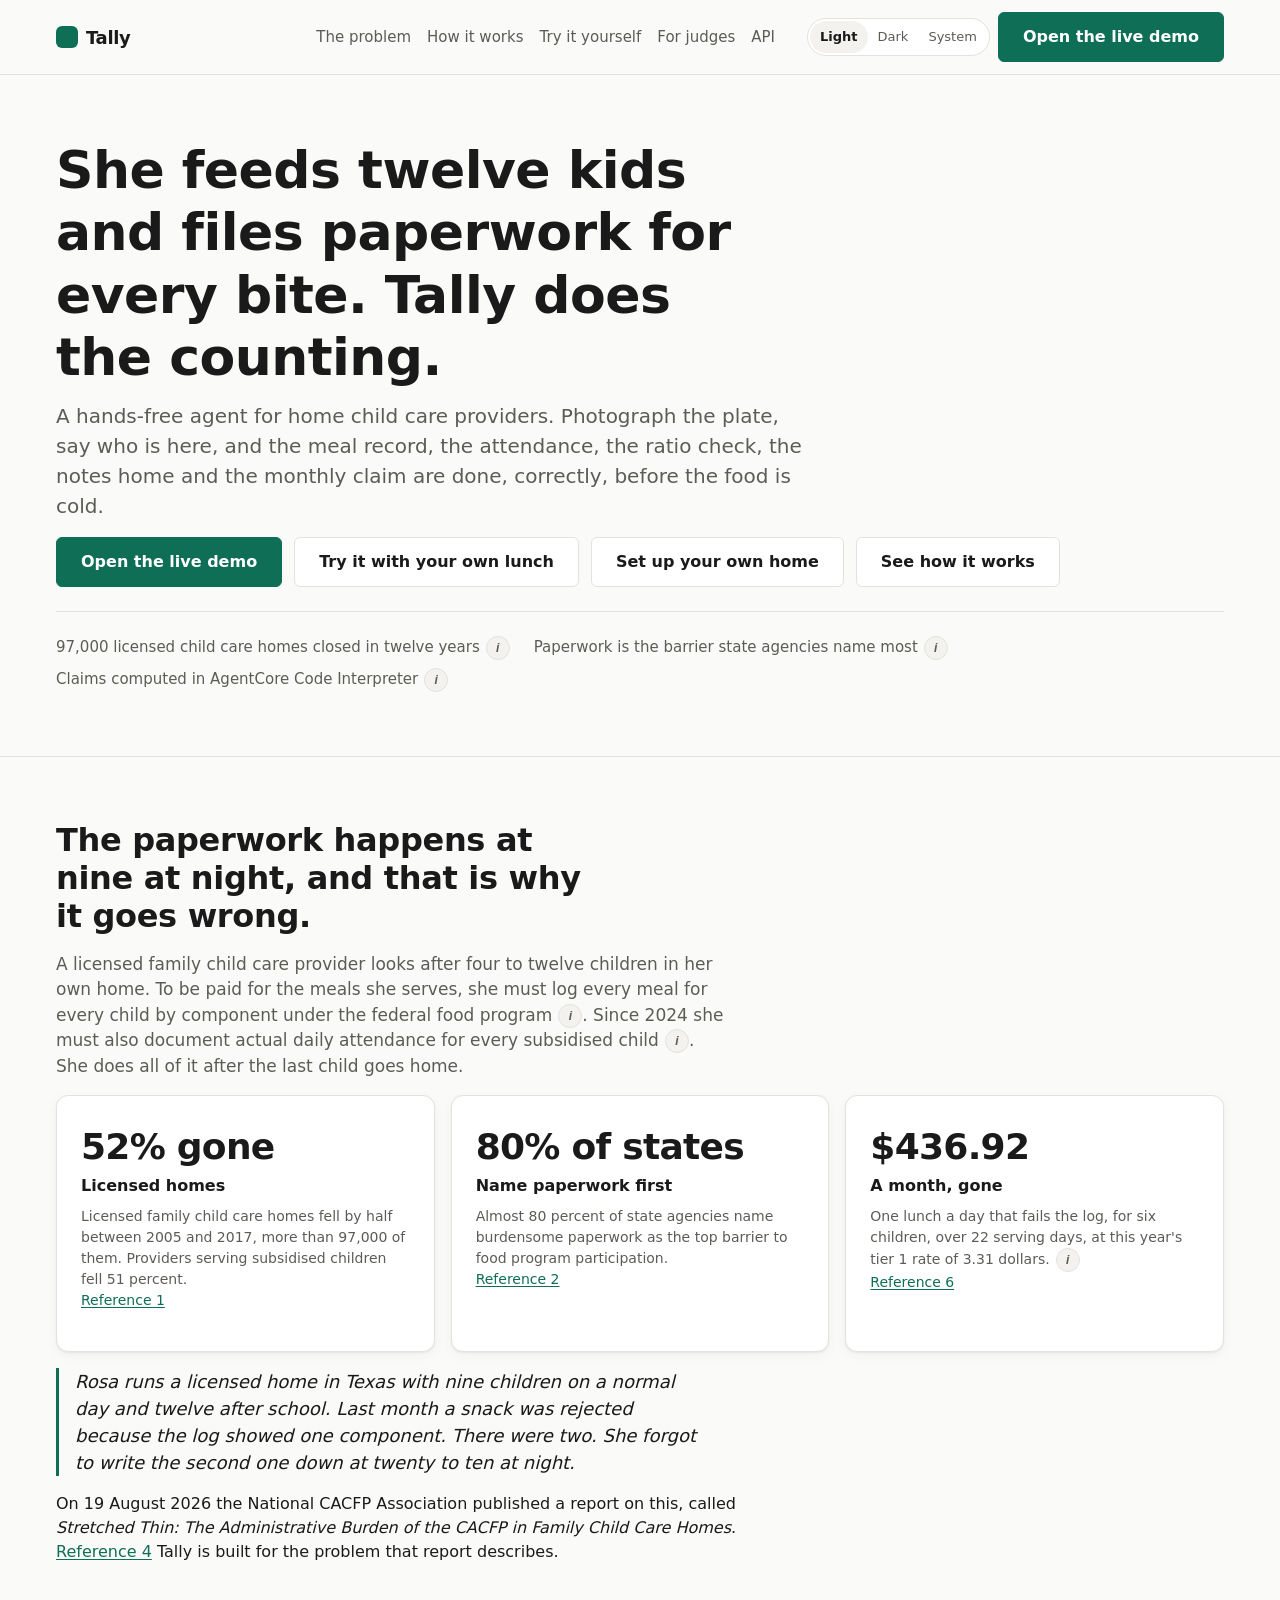
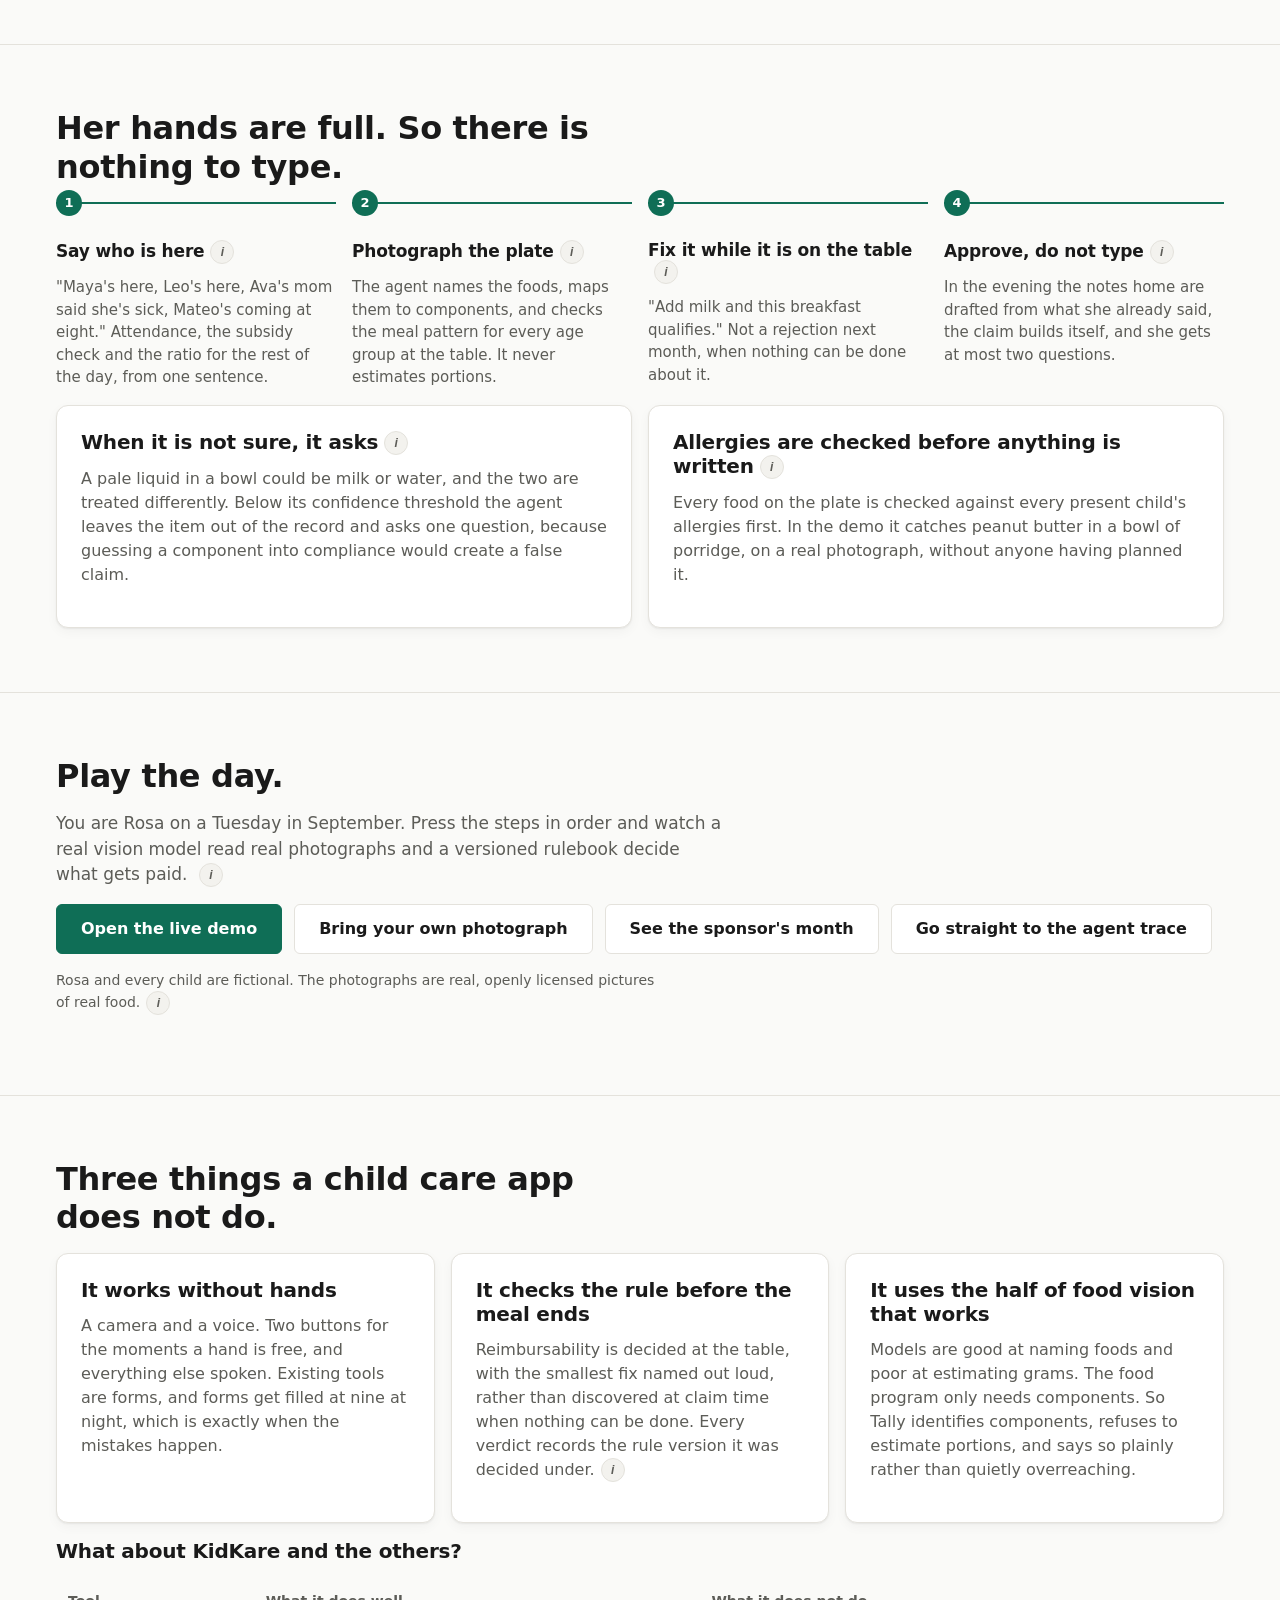
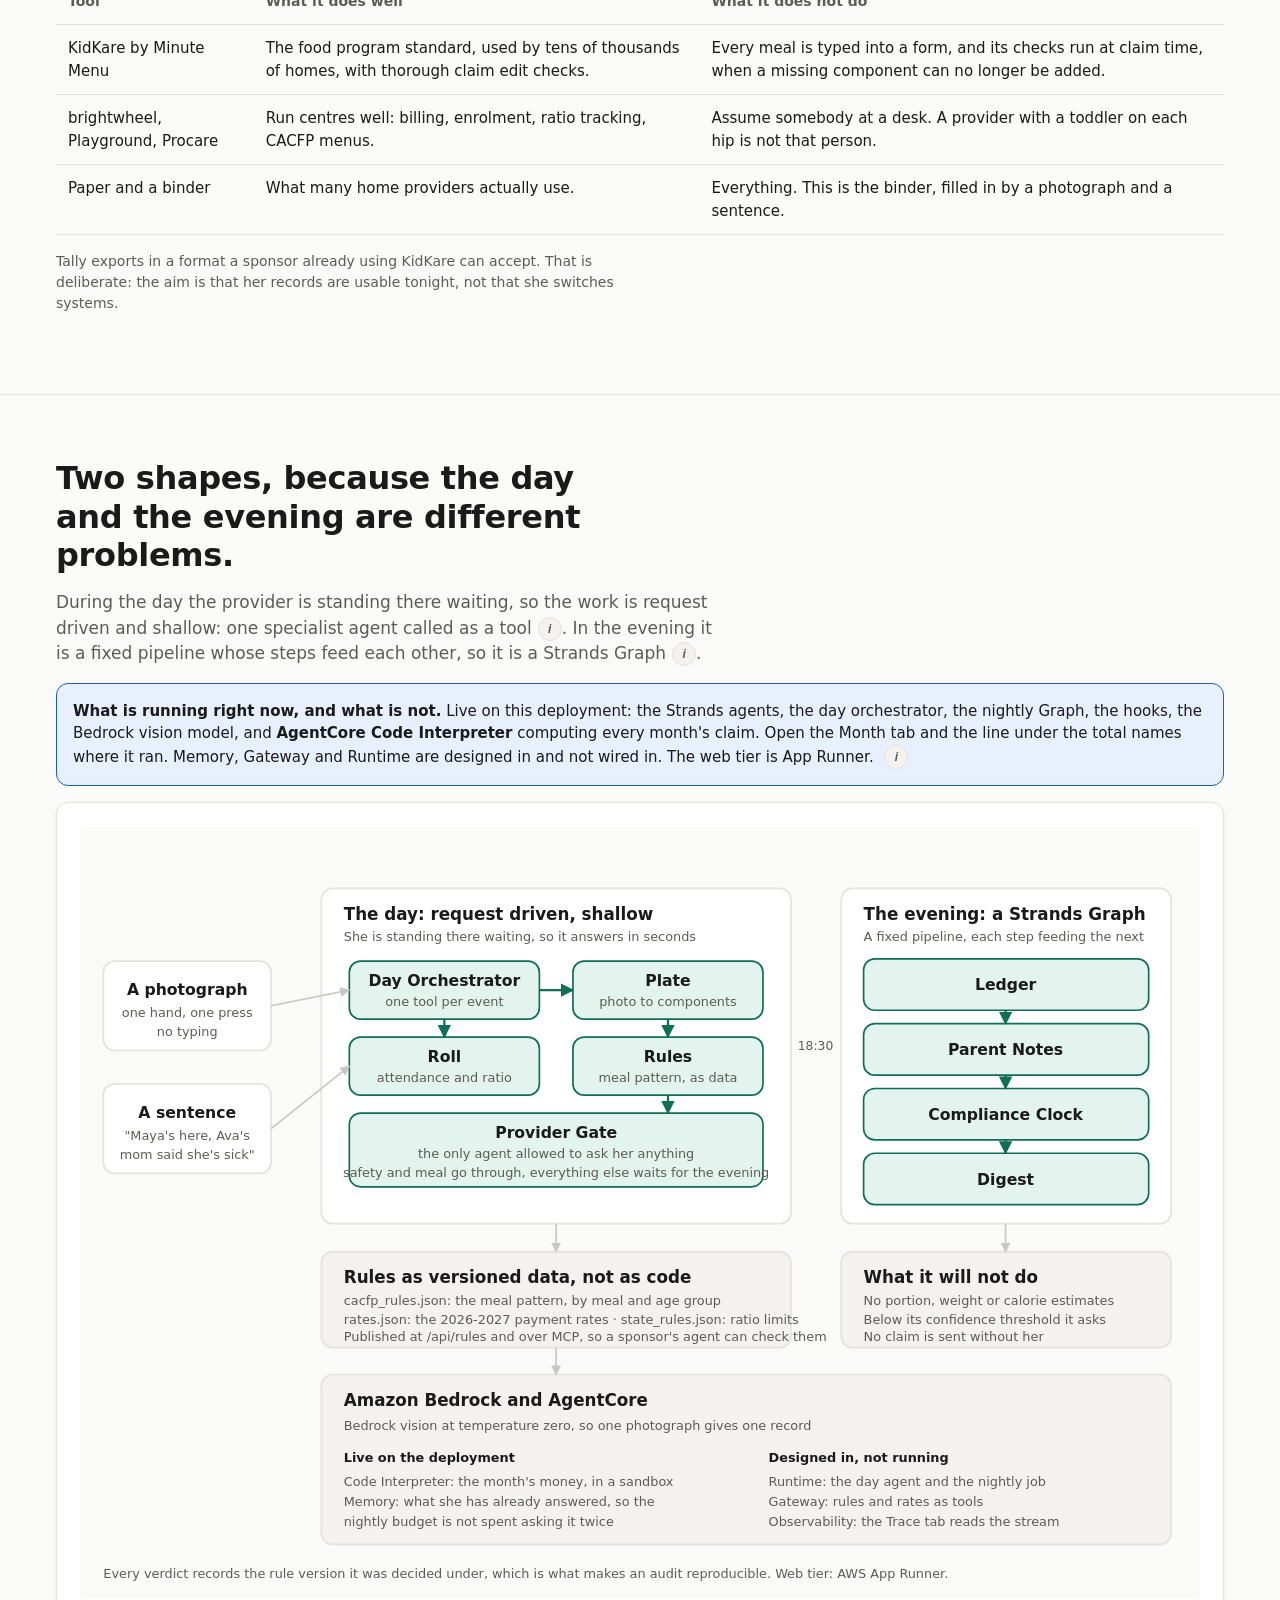
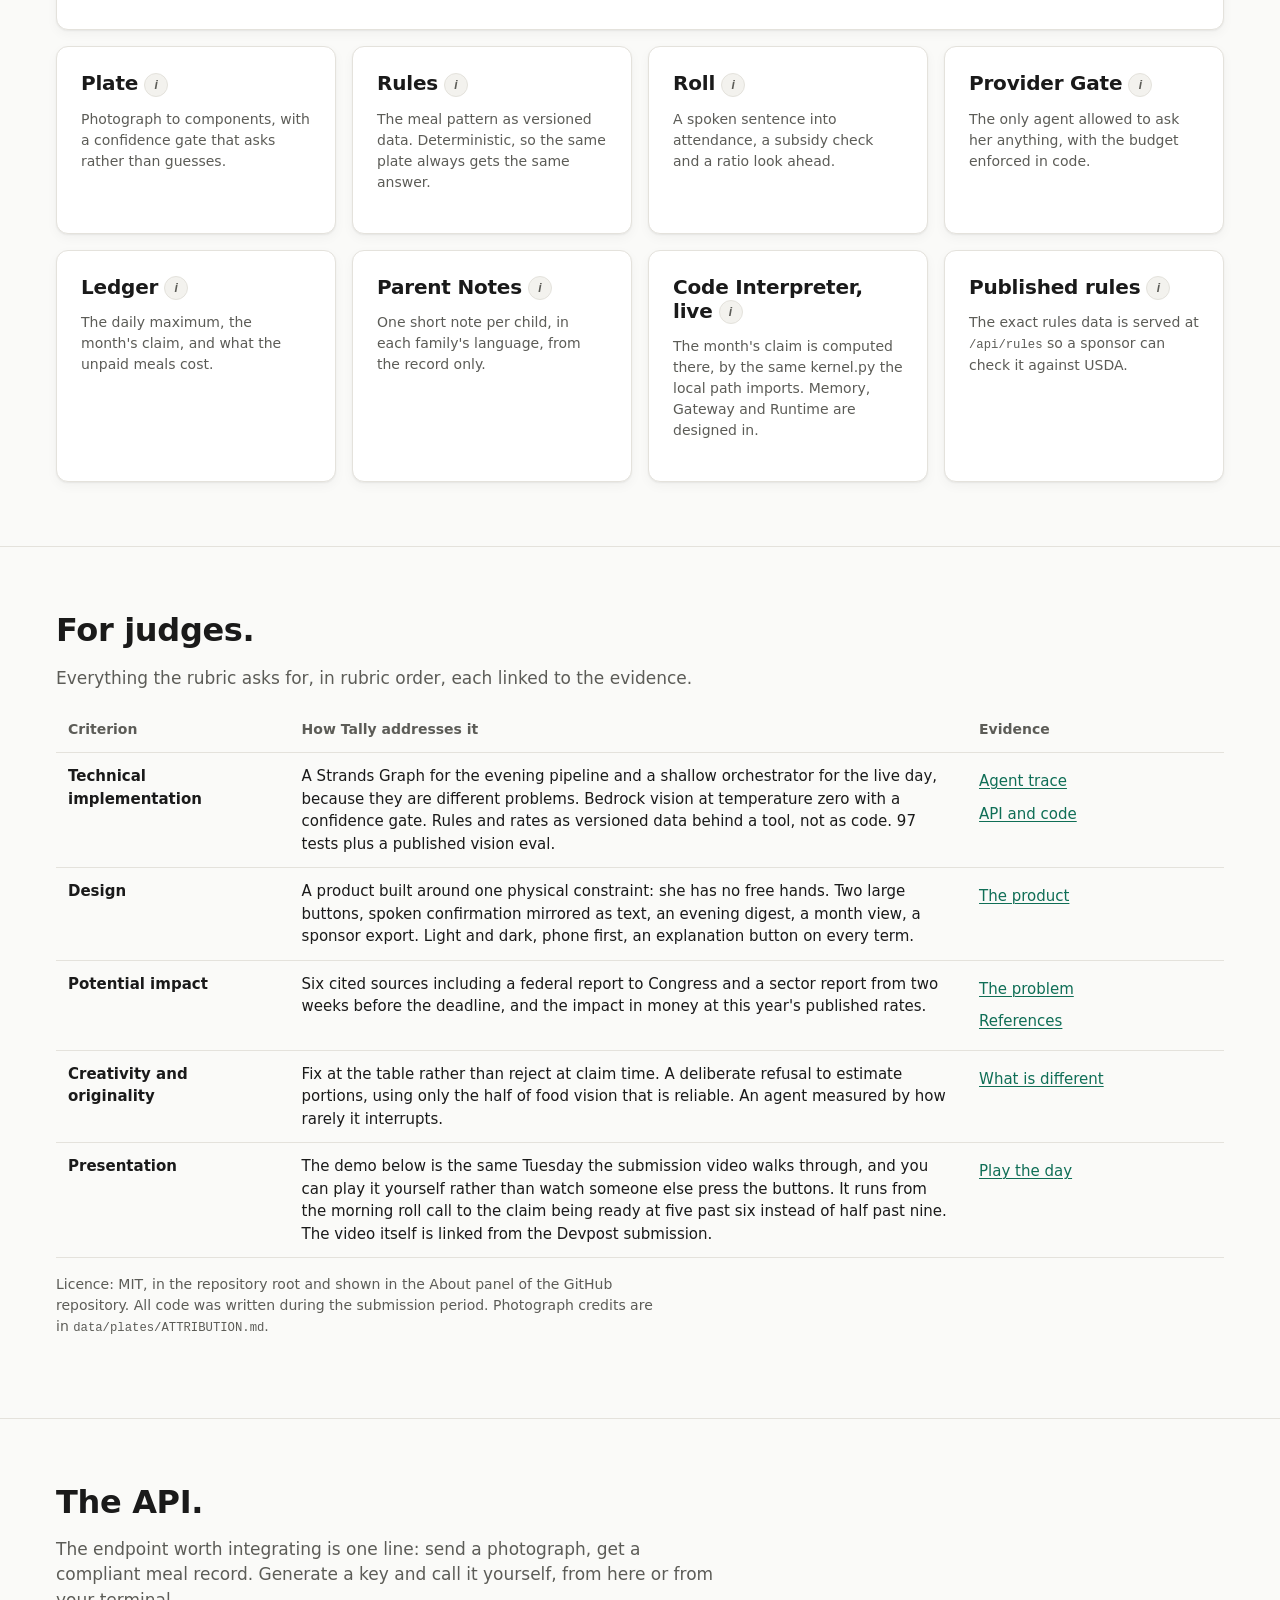
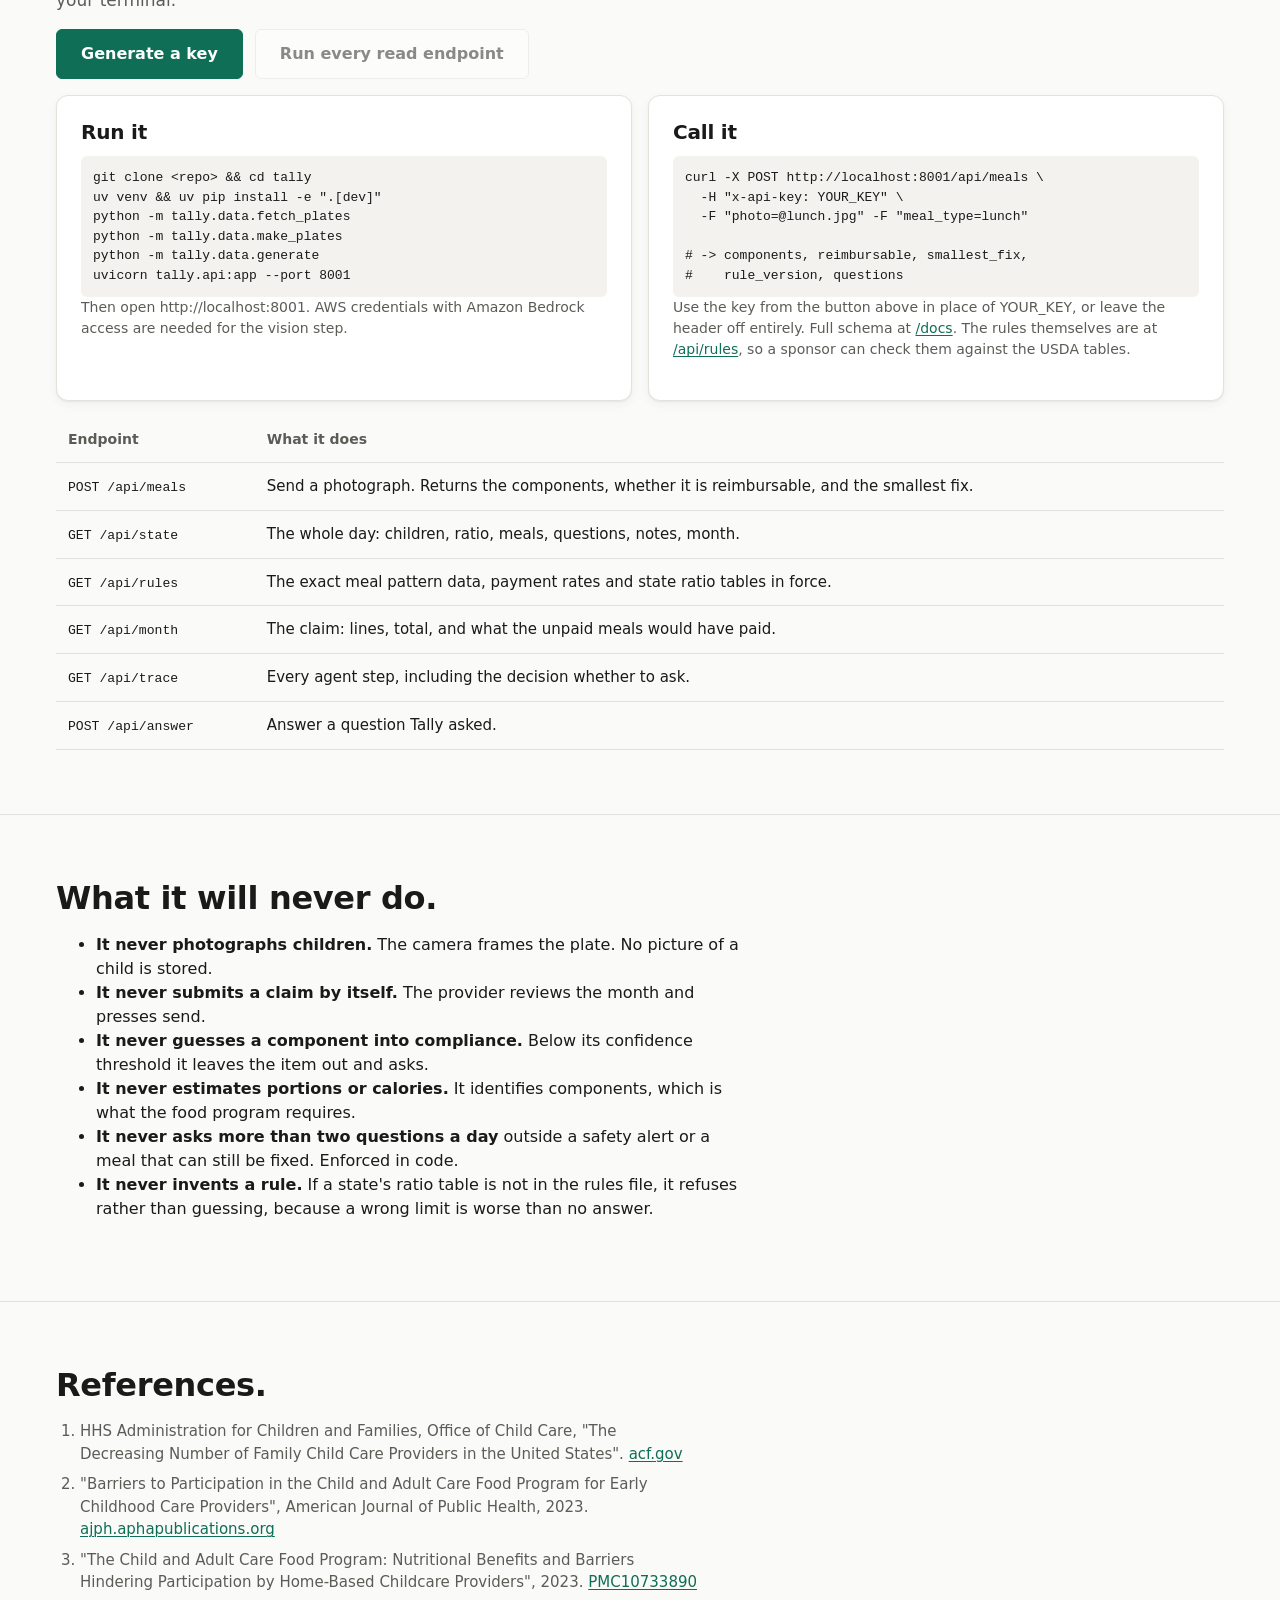
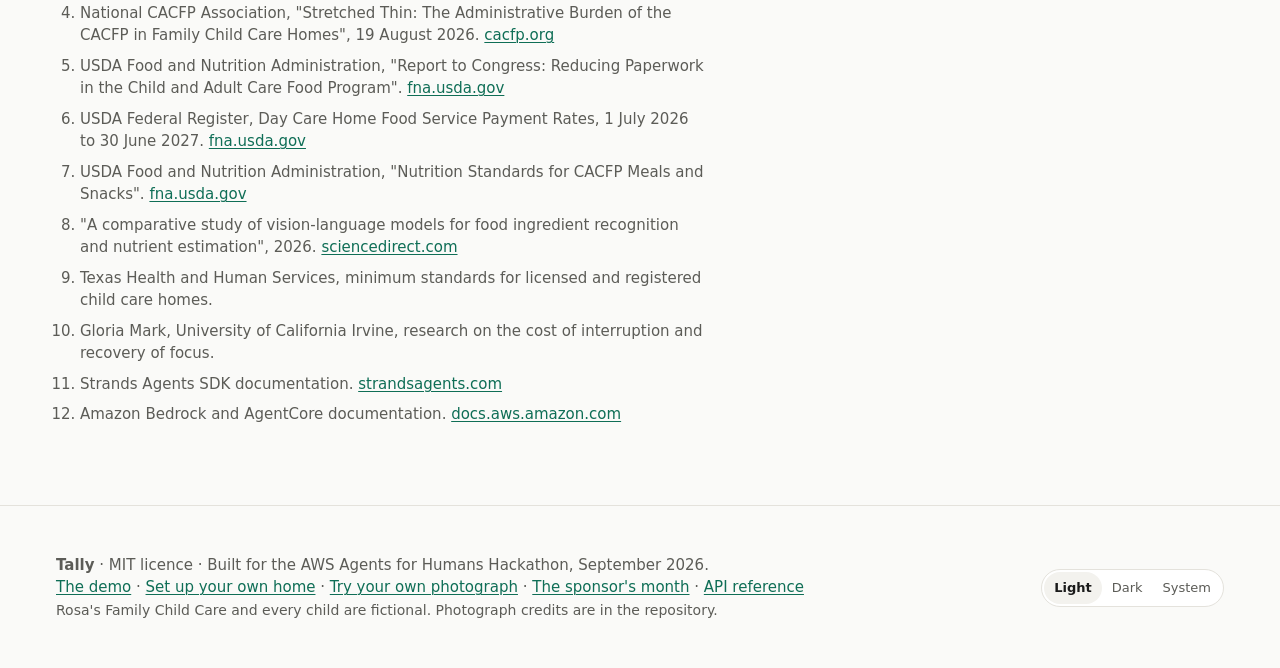
==== commit c31e9ed6: "Mint API keys on the page, and let a reader run every endpoint from it The section was called Develo" ====
--- a/web/index.html
+++ b/web/index.html
@@ -42,7 +42,7 @@
       <a href="#how">How it works</a>
       <a href="try.html">Try it yourself</a>
       <a href="#judges">For judges</a>
-      <a href="#developers">Developers</a>
+      <a href="#api">API</a>
     </nav>
     <div class="header-actions">
       <div class="theme-toggle"></div>
@@ -290,7 +290,7 @@
             because they are different problems. Bedrock vision at temperature zero with a confidence
             gate. Rules and rates as versioned data behind a tool, not as code. 97 tests plus a
             published vision eval.</td>
-            <td><a href="app.html#trace">Agent trace</a><br><a href="#developers">API and code</a></td>
+            <td><a href="app.html#trace">Agent trace</a><br><a href="#api">API and code</a></td>
           </tr>
           <tr>
             <td><strong>Design</strong></td>
@@ -330,13 +330,12 @@
   </div>
 </section>
 
-<section class="band" id="developers">
-  <div class="wrap stack">
-    <h2>For developers.</h2>
-    <p class="section-lede">
-      The endpoint worth integrating is one line: send a photograph, get a compliant meal record.
-      <button class="info" data-tip="sandbox_key" data-label="the sandbox key"></button>
-    </p>
+<section class="band" id="api">
+  <div class="wrap stack">
+    <h2>The API.</h2>
+    <p class="section-lede">The endpoint worth integrating is one line: send a photograph, get a compliant meal record. Generate a key and call it yourself, from here or from your terminal.</p>
+
+    <div id="api-try"></div>
 
     <div class="grid cols-2">
       <div class="card">
@@ -353,12 +352,12 @@
       <div class="card">
         <h3>Call it</h3>
         <pre class="formula">curl -X POST http://localhost:8001/api/meals \
-  -H "x-api-key: tally-sandbox-2026" \
+  -H "x-api-key: YOUR_KEY" \
   -F "photo=@lunch.jpg" -F "meal_type=lunch"
 
 # -> components, reimbursable, smallest_fix,
 #    rule_version, questions</pre>
-        <p class="muted small">Full schema at <a href="/docs">/docs</a>. The rules themselves are at
+        <p class="muted small">Use the key from the button above in place of YOUR_KEY, or leave the header off entirely. Full schema at <a href="/docs">/docs</a>. The rules themselves are at
         <a href="/api/rules">/api/rules</a>, so a sponsor can check them against the USDA tables.</p>
       </div>
     </div>
@@ -433,6 +432,7 @@
   </div>
 </footer>
 
+<script src="apitry.js"></script>
 <script src="infotips.js"></script>
 <script src="common.js"></script>
 </body>
--- a/web/styles.css
+++ b/web/styles.css
@@ -387,3 +387,35 @@
 
 /* A scrollable region takes keyboard focus (see common.js), so it needs a visible focus ring. */
 pre.formula:focus-visible, .scroll-x:focus-visible { outline: 2px solid var(--accent); outline-offset: 2px; }
+
+/* The API section: a key you can mint, and the endpoints answering live ------------------
+   Everything below styles evidence rather than decoration, so it takes its colours from the
+   same tokens as the rest of the page and reads in both themes. */
+.keyout { margin-top: var(--s4); }
+.keyline {
+  display: block; font-family: var(--mono); font-size: .9375rem;
+  padding: var(--s3) var(--s4); border-radius: var(--r-sm);
+  background: var(--surface-2); border: 1px solid var(--border);
+  color: var(--text); overflow-wrap: anywhere; user-select: all;
+}
+.keyout p { margin: var(--s3) 0 0; }
+
+.runout { margin-top: var(--s4); overflow-x: auto; }
+.runs { width: 100%; border-collapse: collapse; font-size: .875rem; }
+.runs th, .runs td {
+  text-align: left; padding: var(--s2) var(--s3);
+  border-bottom: 1px solid var(--border); vertical-align: top;
+}
+.runs th { font-size: .8125rem; color: var(--text-muted); font-weight: 600; white-space: nowrap; }
+.runs td { font-variant-numeric: tabular-nums; }
+.runs code { font-family: var(--mono); font-size: .8125rem; white-space: nowrap; }
+/* Status is carried by a word and a colour, never colour alone. */
+.runs tr.ok td:nth-child(2) { color: var(--success); font-weight: 600; }
+.runs tr.bad td:nth-child(2) { color: var(--danger); font-weight: 600; }
+.runs .peek {
+  font-family: var(--mono); font-size: .75rem; color: var(--text-muted);
+  max-width: 42ch; overflow-wrap: anywhere;
+}
+@media (max-width: 640px) {
+  .runs .peek { display: none; }
+}
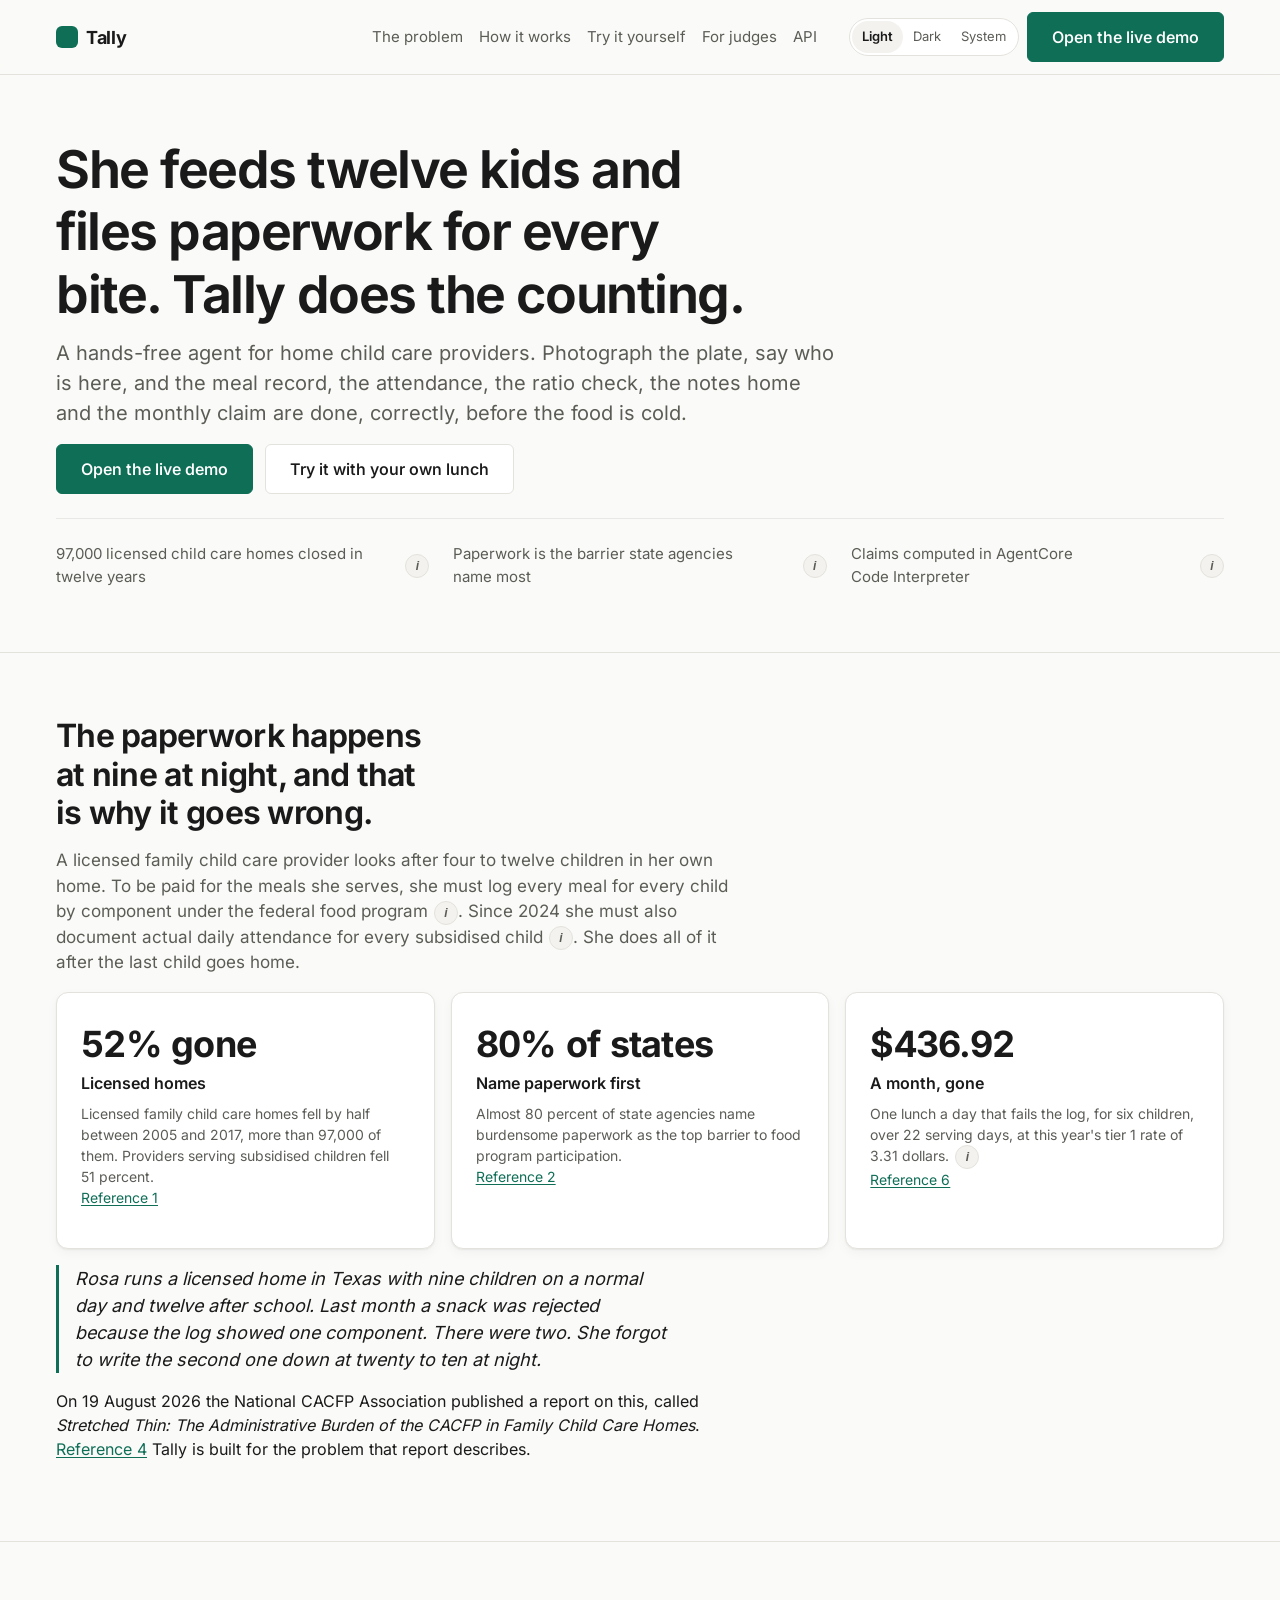
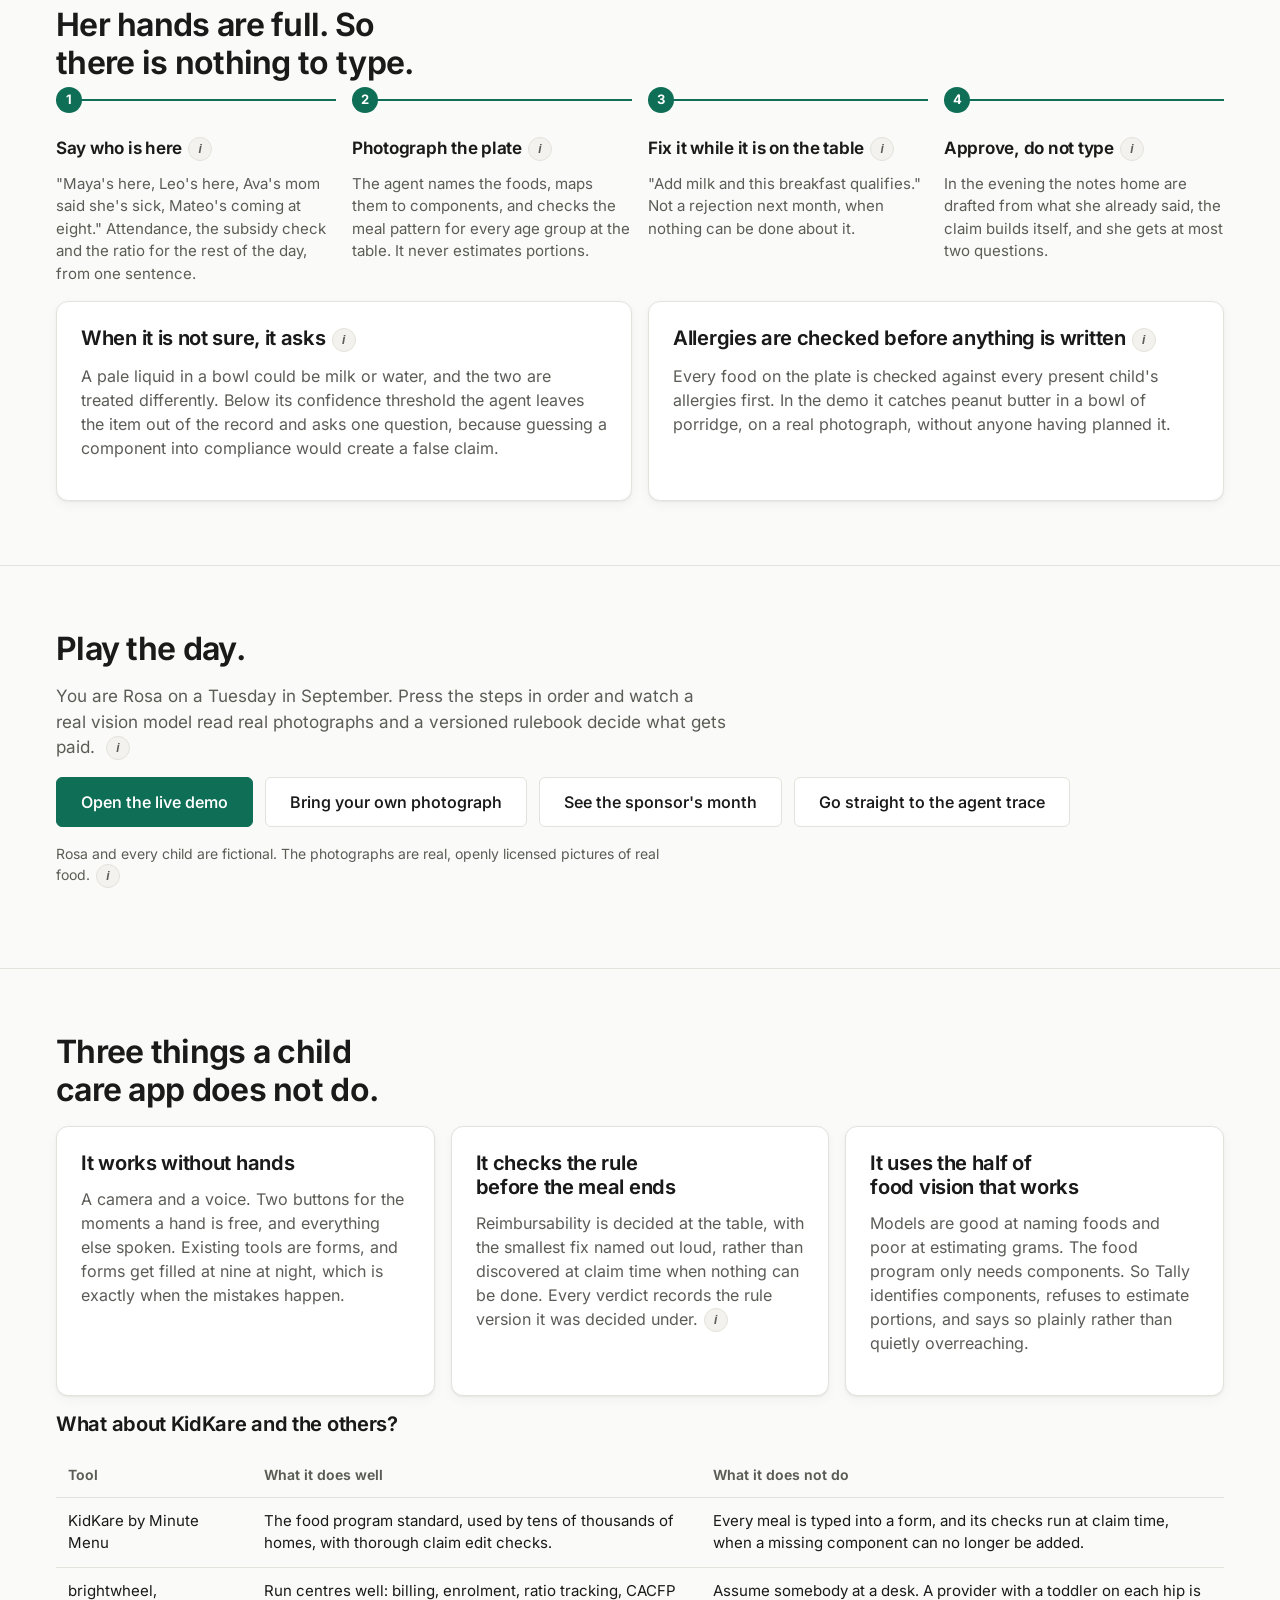
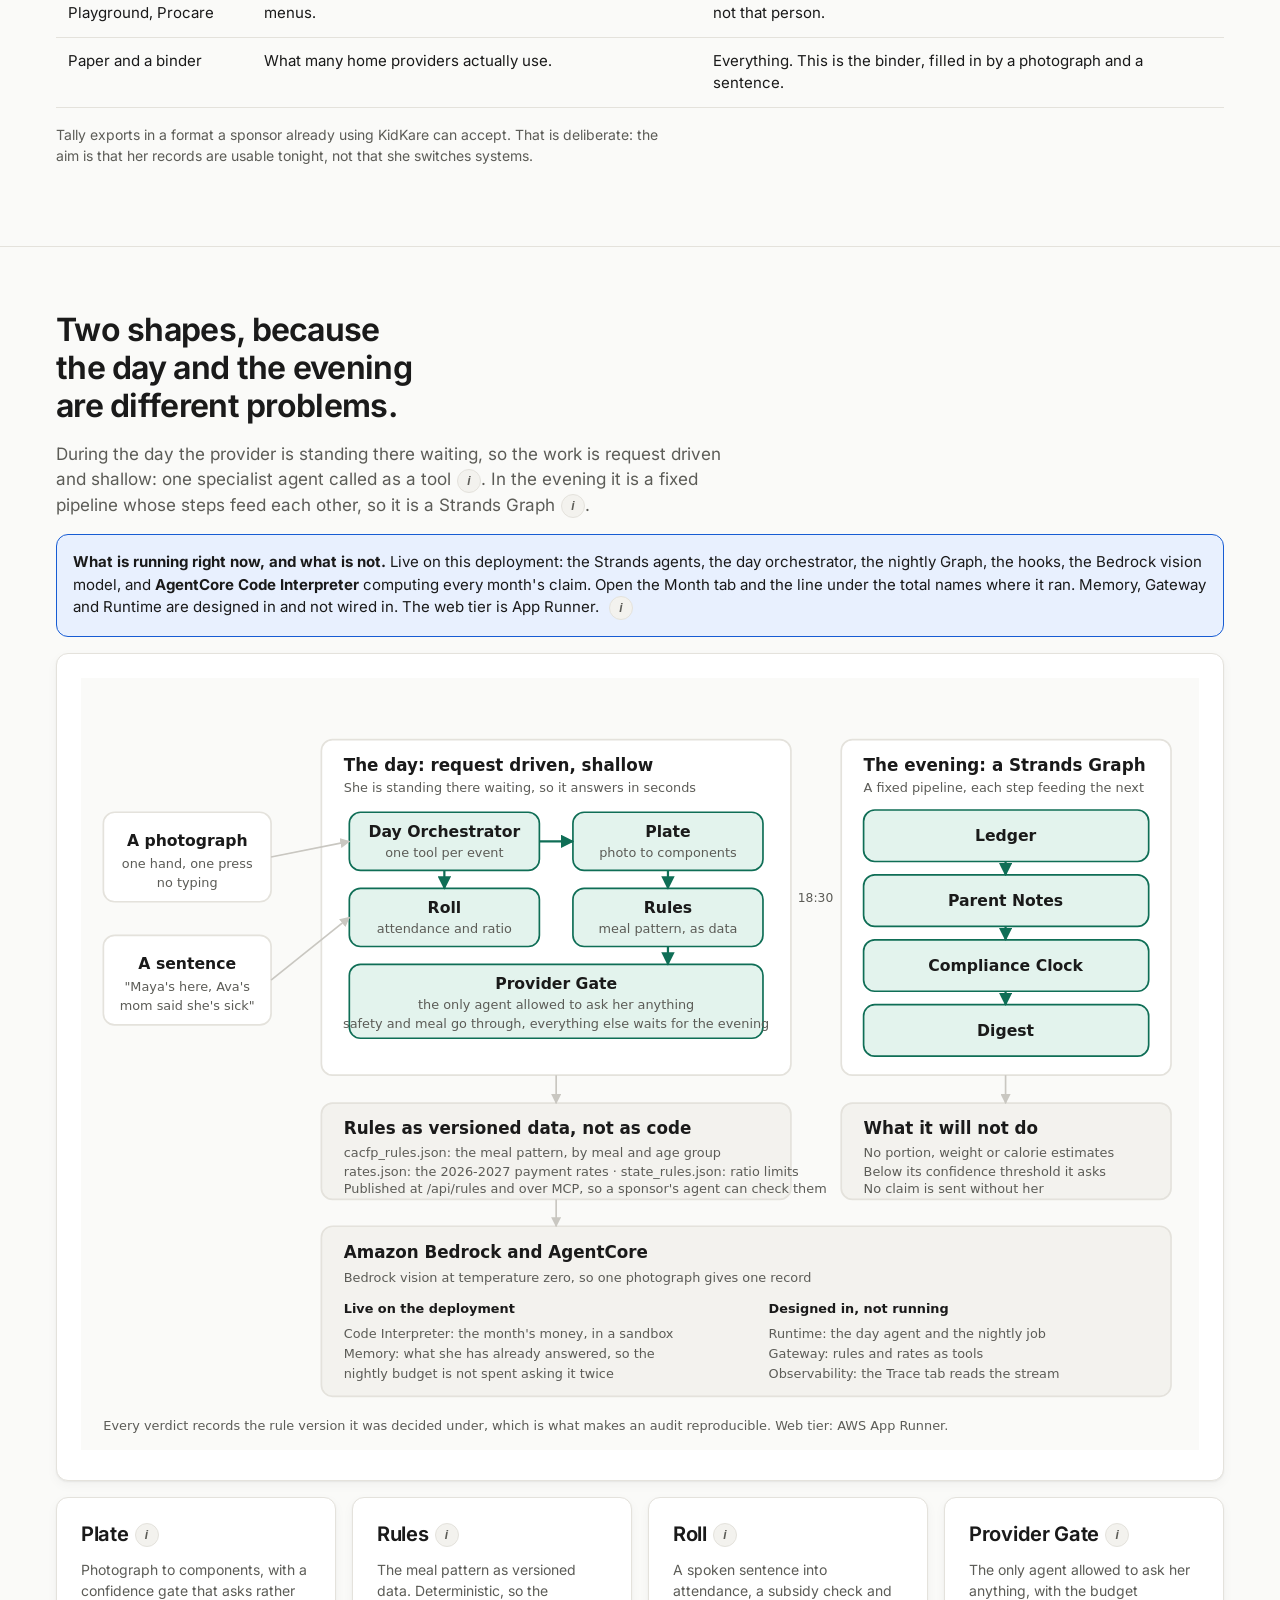
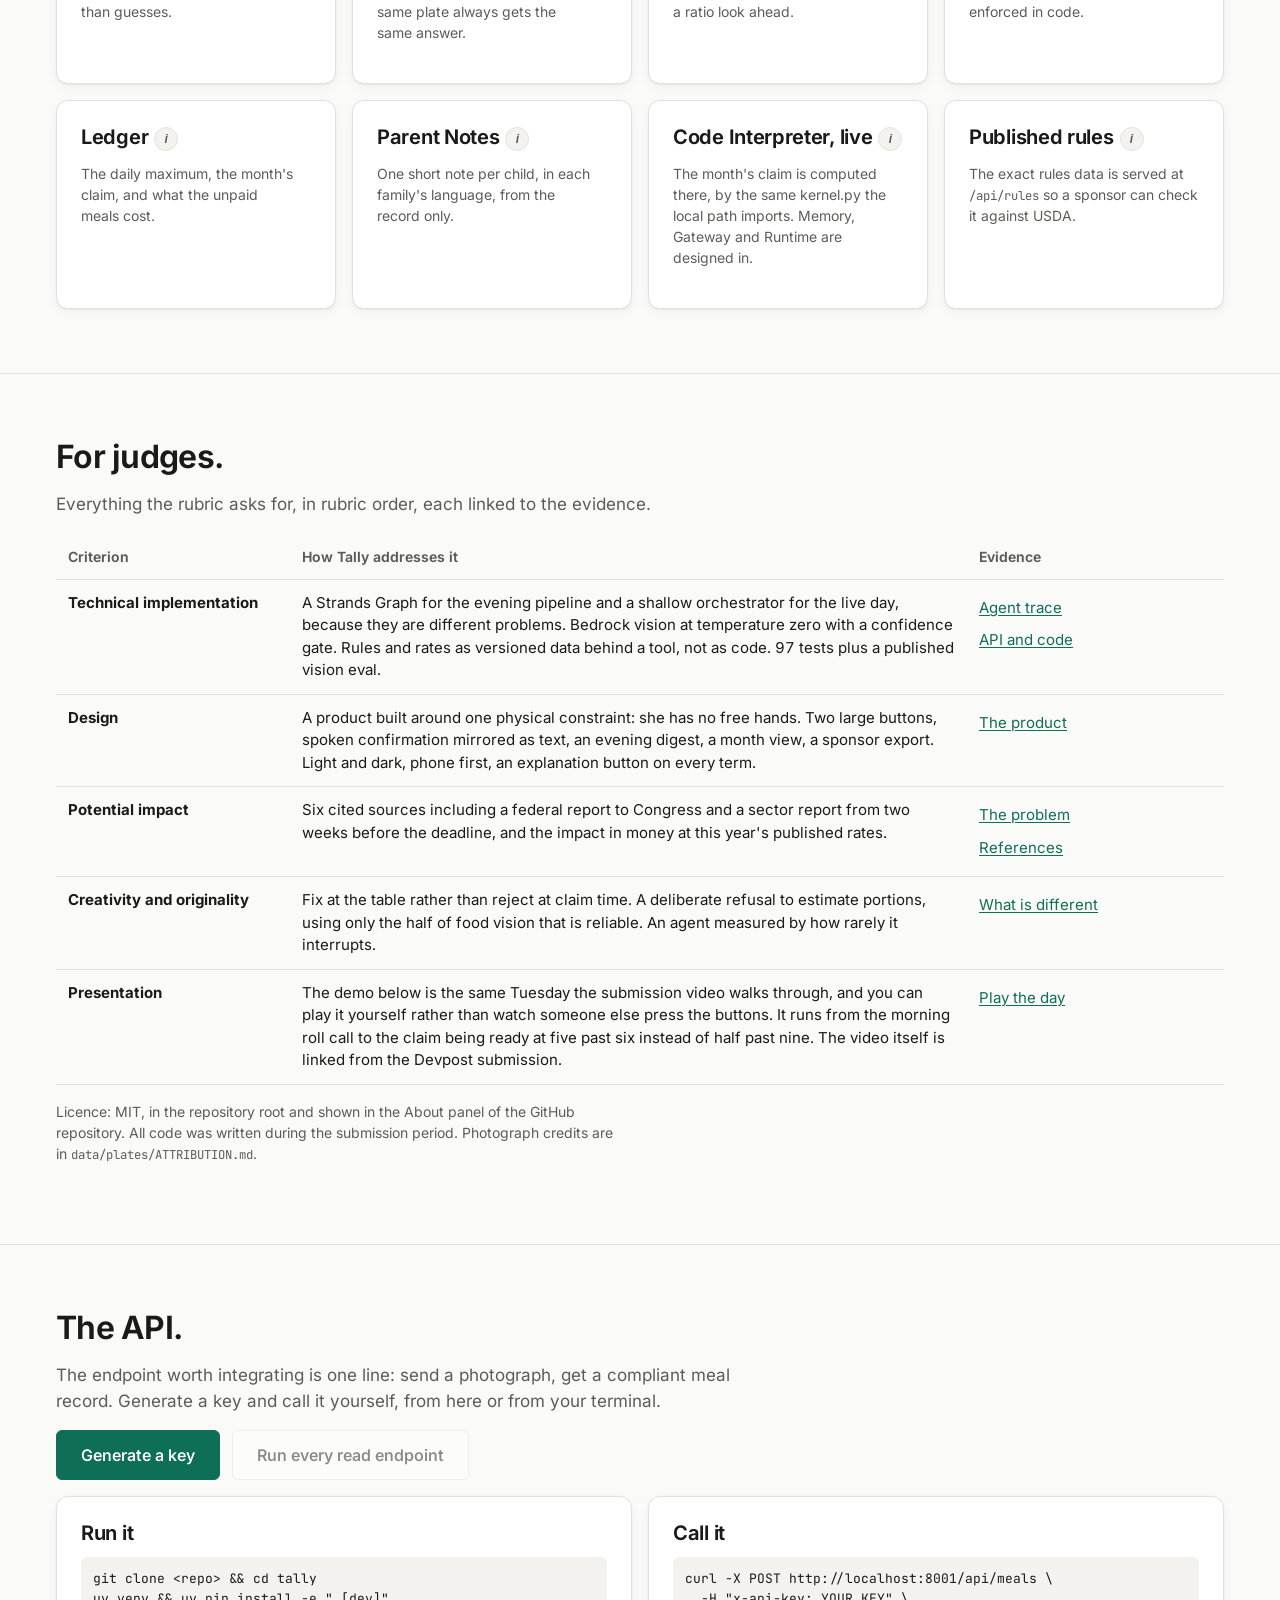
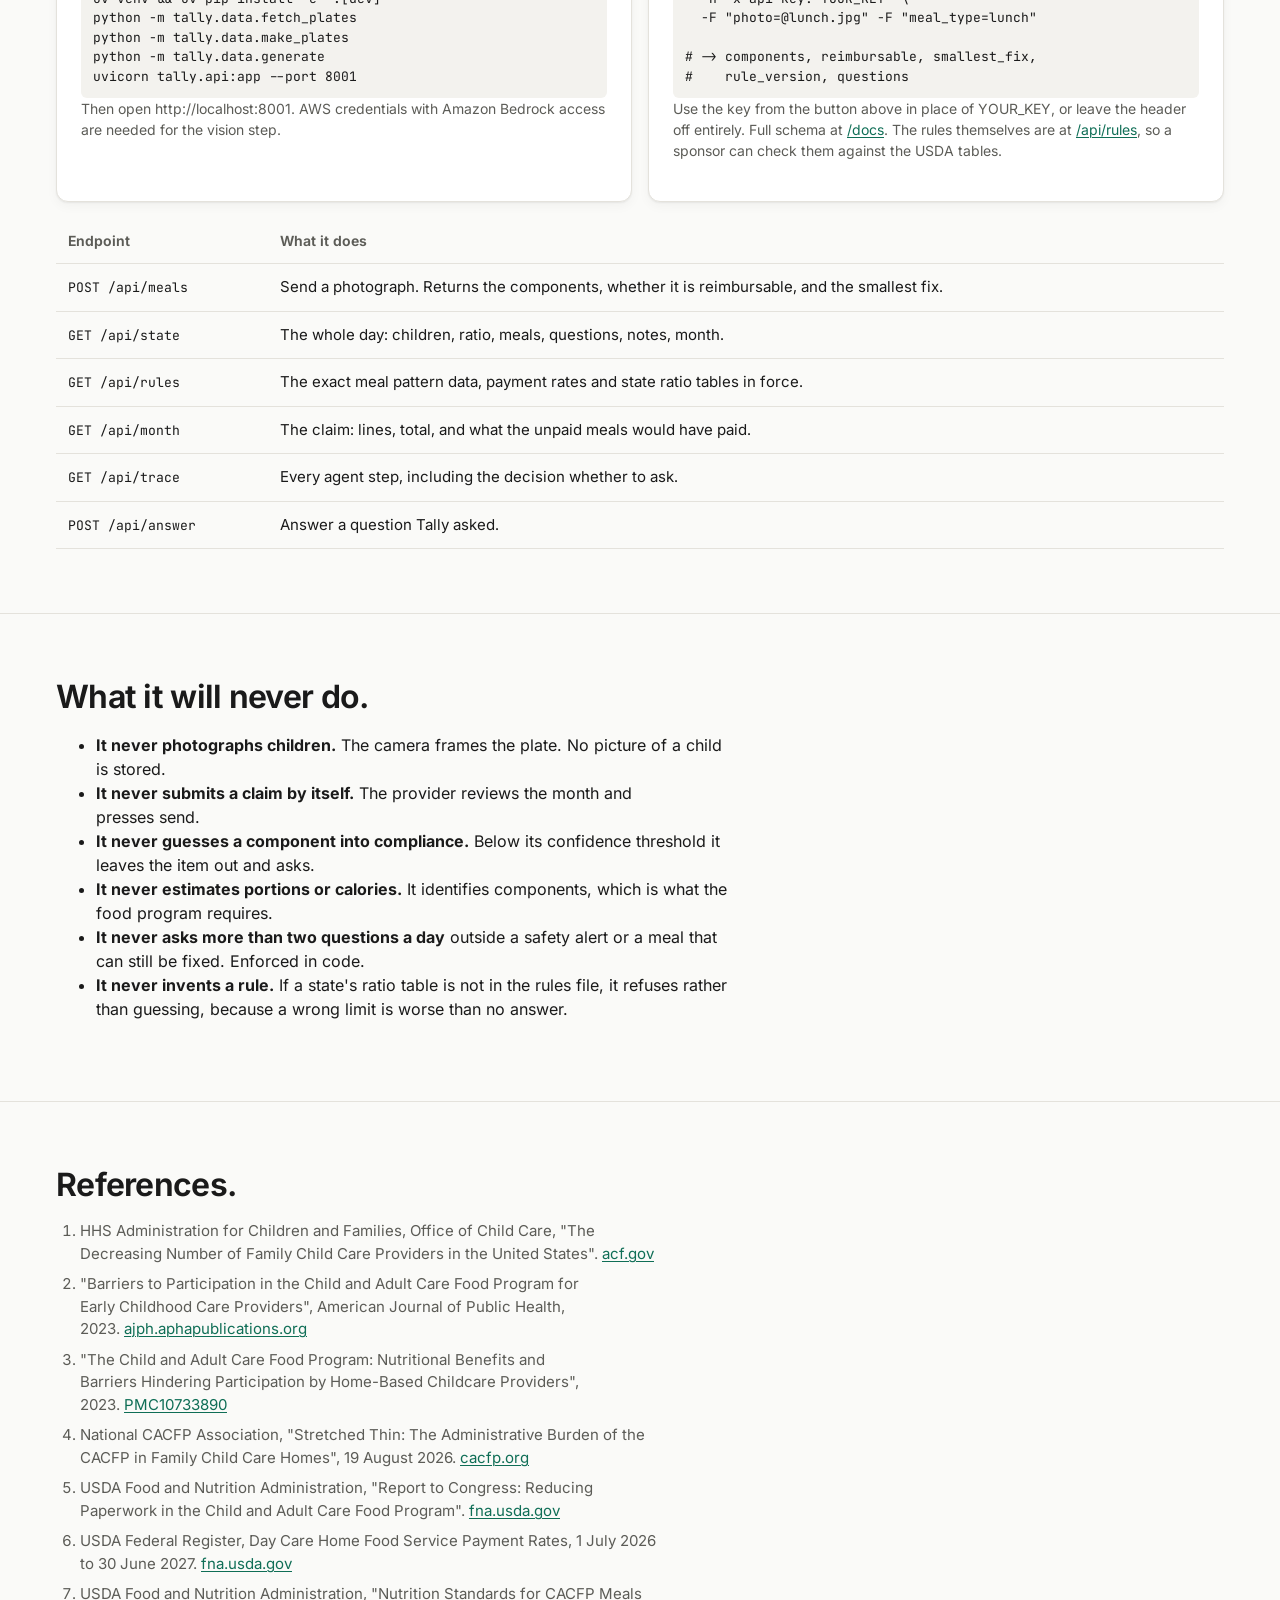
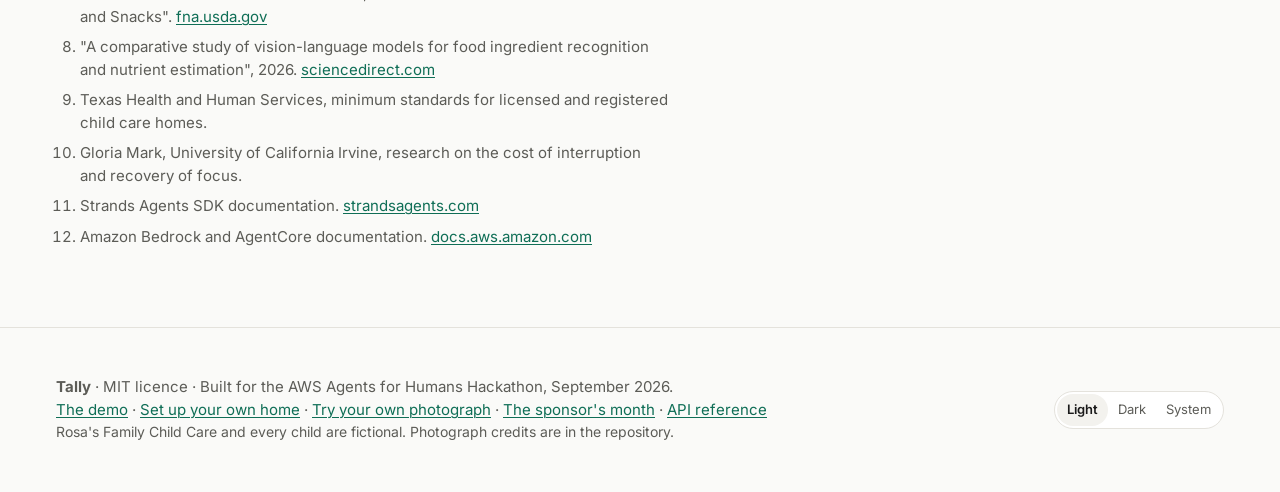
==== commit 3eeac97d: "Stop the answer buttons stretching, and ship the typefaces this design was drawn in Yes, No and Not " ====
--- a/web/index.html
+++ b/web/index.html
@@ -28,6 +28,8 @@
     } catch (e) {}
   })();
 </script>
+<link rel="preload" href="fonts/inter.woff2" as="font" type="font/woff2" crossorigin>
+<link rel="stylesheet" href="fonts.css">
 <link rel="stylesheet" href="styles.css">
 <link rel="icon" href="data:image/svg+xml,<svg xmlns='http://www.w3.org/2000/svg' viewBox='0 0 32 32'><rect width='32' height='32' rx='7' fill='%230F6E56'/></svg>">
 </head>
@@ -64,8 +66,6 @@
     <div class="btn-row">
       <a class="btn primary" href="app.html">Open the live demo</a>
       <a class="btn" href="try.html">Try it with your own lunch</a>
-      <a class="btn" href="start.html">Set up your own home</a>
-      <a class="btn" href="#how">See how it works</a>
     </div>
     <p class="credibility">
       <span>97,000 licensed child care homes closed in twelve years<button class="info" data-tip="fcc" data-label="family child care"></button></span>
--- a/web/fonts.css
+++ b/web/fonts.css
@@ -0,0 +1,26 @@
+/* The typefaces this design was drawn in, served from here rather than a third party.
+
+   Both were named in the tokens from the start and neither was ever loaded, so every
+   visitor read the fallback and the type scale was tuned against a face nobody saw.
+
+   Self-hosted on purpose: no third-party request, nothing leaked to a font CDN, and one
+   less thing that can be down. Latin subset only, which is what these sites are written
+   in. Both faces are SIL Open Font License; see fonts/OFL.txt.
+
+   Regenerate with tools/fetch_fonts.py. */
+@font-face {
+  font-family: 'Inter';
+  font-style: normal;
+  font-weight: 400 700;
+  font-display: swap;
+  src: url('fonts/inter.woff2') format('woff2');
+  unicode-range: U+0000-00FF, U+0131, U+0152-0153, U+02BB-02BC, U+02C6, U+02DA, U+02DC, U+0304, U+0308, U+0329, U+2000-206F, U+20AC, U+2122, U+2191, U+2193, U+2212, U+2215, U+FEFF, U+FFFD;
+}
+@font-face {
+  font-family: 'JetBrains Mono';
+  font-style: normal;
+  font-weight: 400 600;
+  font-display: swap;
+  src: url('fonts/jetbrains-mono.woff2') format('woff2');
+  unicode-range: U+0000-00FF, U+0131, U+0152-0153, U+02BB-02BC, U+02C6, U+02DA, U+02DC, U+0304, U+0308, U+0329, U+2000-206F, U+20AC, U+2122, U+2191, U+2193, U+2212, U+2215, U+FEFF, U+FFFD;
+}
--- a/web/styles.css
+++ b/web/styles.css
@@ -419,3 +419,62 @@
 @media (max-width: 640px) {
   .runs .peek { display: none; }
 }
+
+/* Optical refinements, now that the typefaces actually load ------------------------------
+   The scale, the weights and the tracking here were all chosen for Inter, and until the faces
+   were shipped every one of them was being applied to a system fallback with different metrics.
+   With the real face in place a few things want adjusting, and a few become possible.
+
+   Nothing below changes a colour, a size or a spacing token. It is the layer above those: how
+   type sits, where lines break, and how a control answers when you touch it. */
+
+/* Inter is drawn tight and wants more negative tracking as it gets larger. At display sizes the
+   previous -.01em left the headline looking spaced out; this is closer to how the face is meant
+   to set. */
+h1 { letter-spacing: -.028em; }
+h2 { letter-spacing: -.022em; }
+h3 { letter-spacing: -.015em; }
+
+/* A headline that leaves one word alone on the last line reads as an accident. balance evens the
+   lines; pretty stops a paragraph ending on a single short word. Both degrade to nothing in a
+   browser that does not have them. */
+h1, h2, h3, h4, .status-line, .stat-label { text-wrap: balance; }
+p, li, .lede, .section-lede { text-wrap: pretty; }
+
+/* Figures that sit above or beside each other have to line up, which proportional digits will not
+   do. This is the whole reason tabular numerals exist. */
+.stat, .runs td, .kv dd, .quota, .clock, .badge, table td, table th {
+  font-variant-numeric: tabular-nums;
+}
+
+/* The credibility row wrapped as inline items, so the third fell to a second line and sat under
+   nothing in particular. A grid gives each claim its own column and a common baseline. */
+@media (min-width: 860px) {
+  .credibility {
+    display: grid;
+    grid-template-columns: repeat(auto-fit, minmax(15rem, 1fr));
+    gap: var(--s3) var(--s5);
+    align-items: start;
+  }
+}
+
+/* A control should answer when you touch it. Short enough not to feel laggy, long enough to read
+   as deliberate rather than as a flicker. The reduced-motion block later in this file nulls every
+   duration, so this costs nothing to anyone who has asked for stillness. */
+.btn, .theme-toggle button, [role="tab"], .info {
+  transition: background-color .14s ease, border-color .14s ease,
+              color .14s ease, transform .14s ease;
+}
+.btn:not(:disabled):active { transform: translateY(1px); }
+
+/* Two rings rather than one: the accent, and a gap in the page colour so the ring reads on a
+   button whose own fill is the accent. */
+:focus-visible {
+  outline: 2px solid var(--accent);
+  outline-offset: 2px;
+  box-shadow: 0 0 0 4px var(--bg);
+}
+
+/* Hairlines look heavier than they are on a high density screen. Where a border is only there to
+   separate, let it be quieter than where a border is holding something in. */
+.credibility, .runs th, .runs td { border-color: color-mix(in srgb, var(--border) 70%, transparent); }
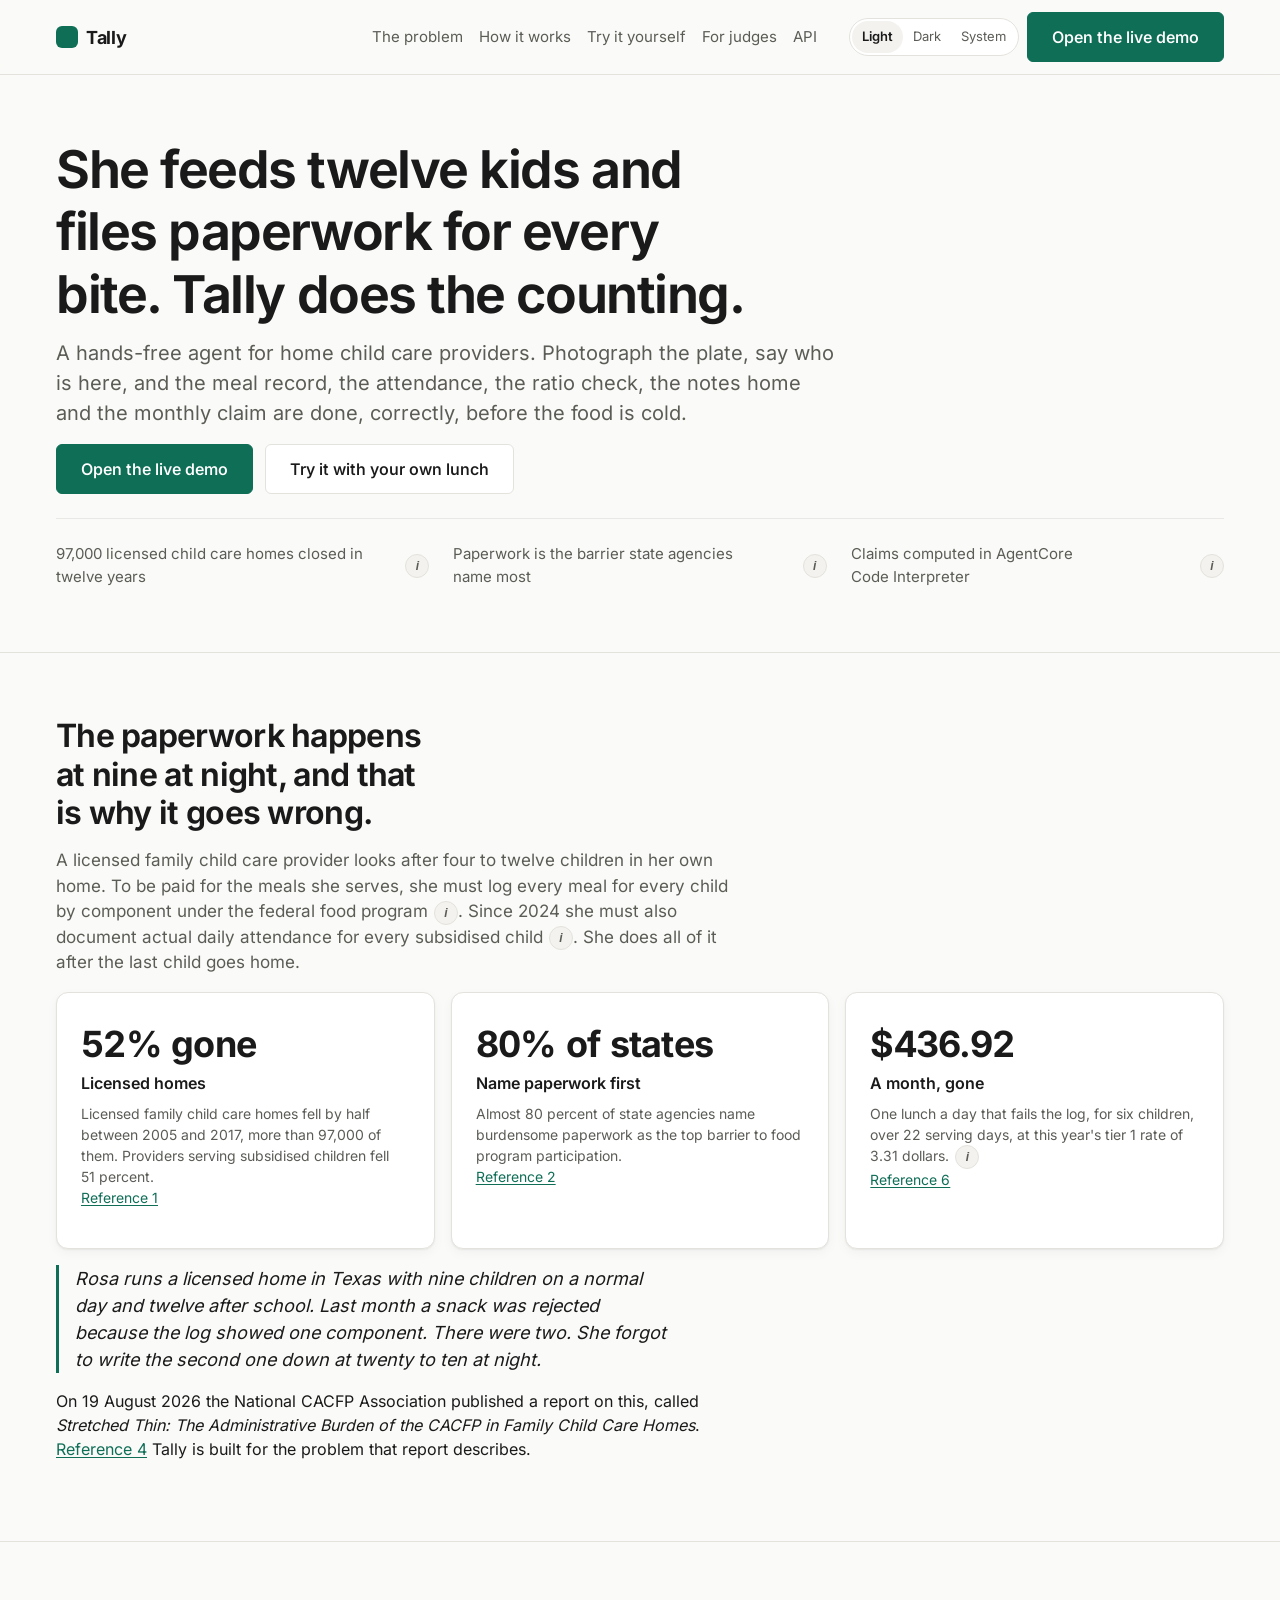
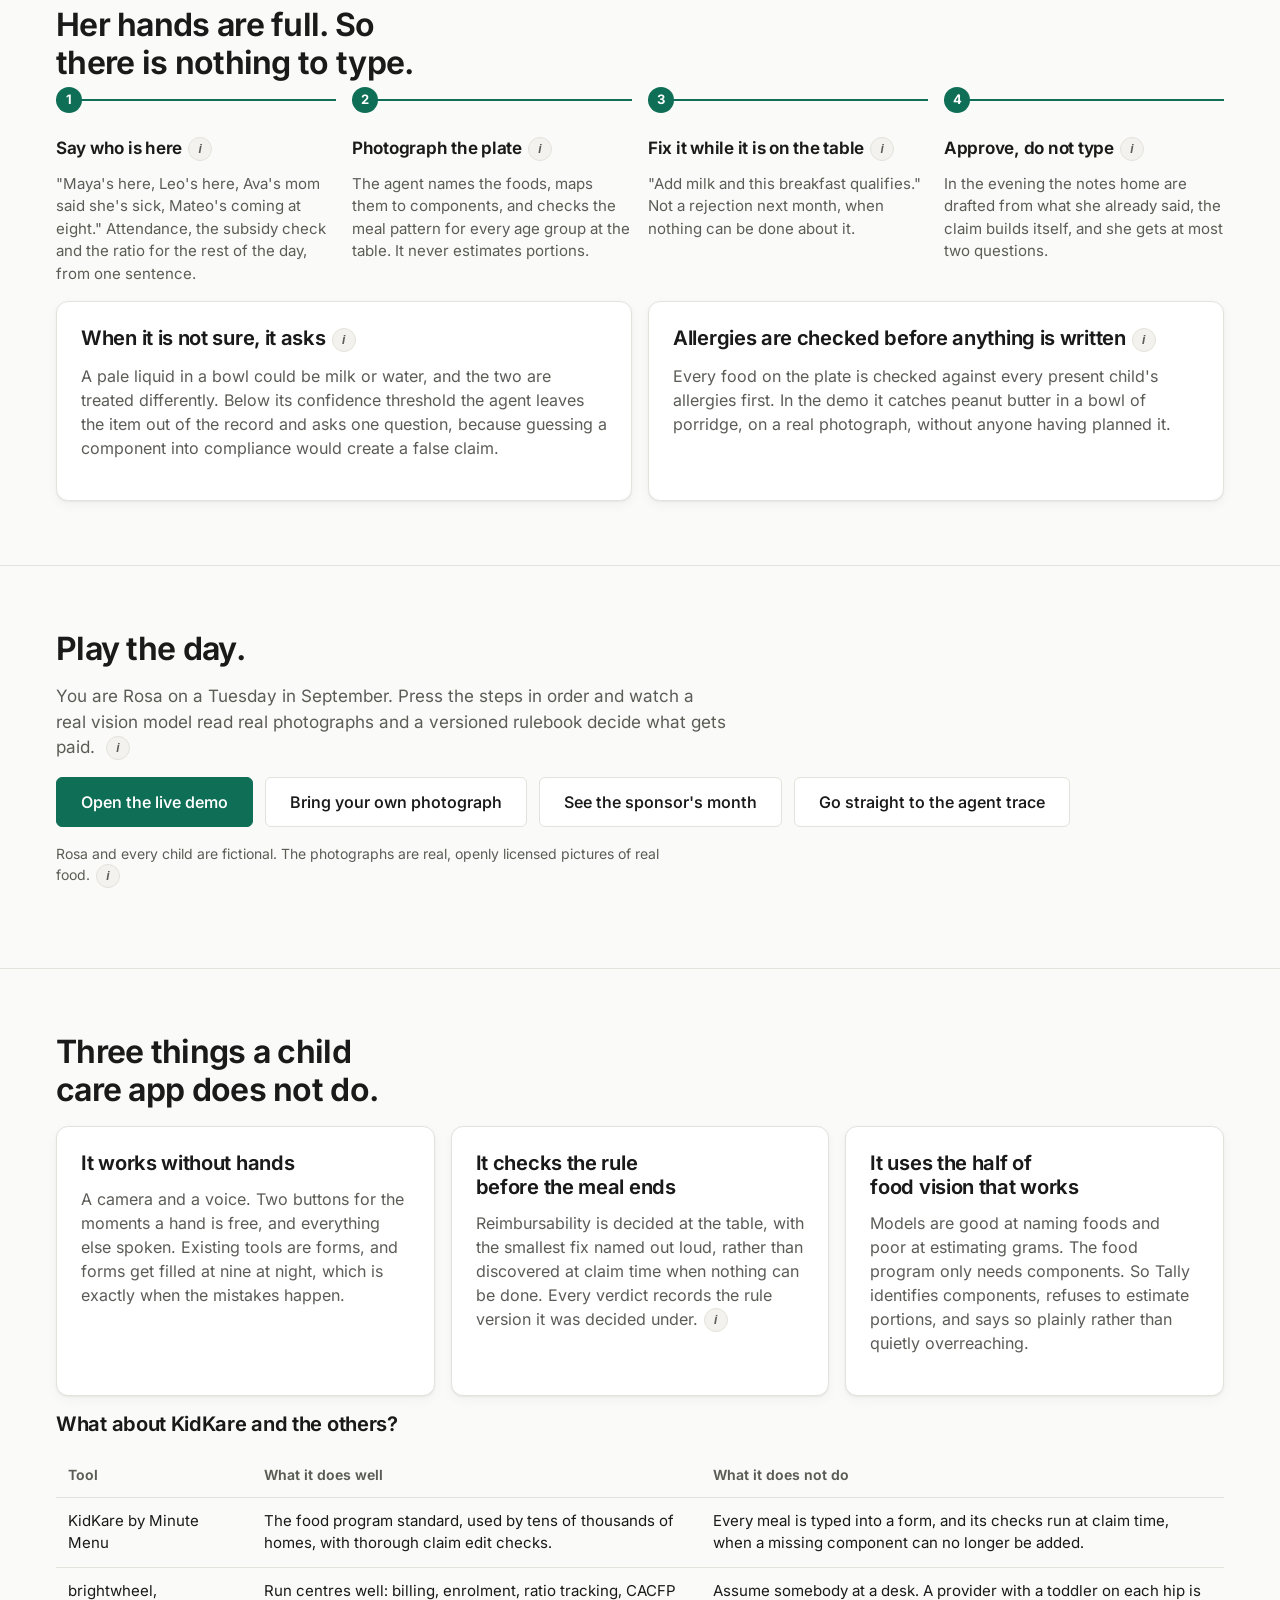
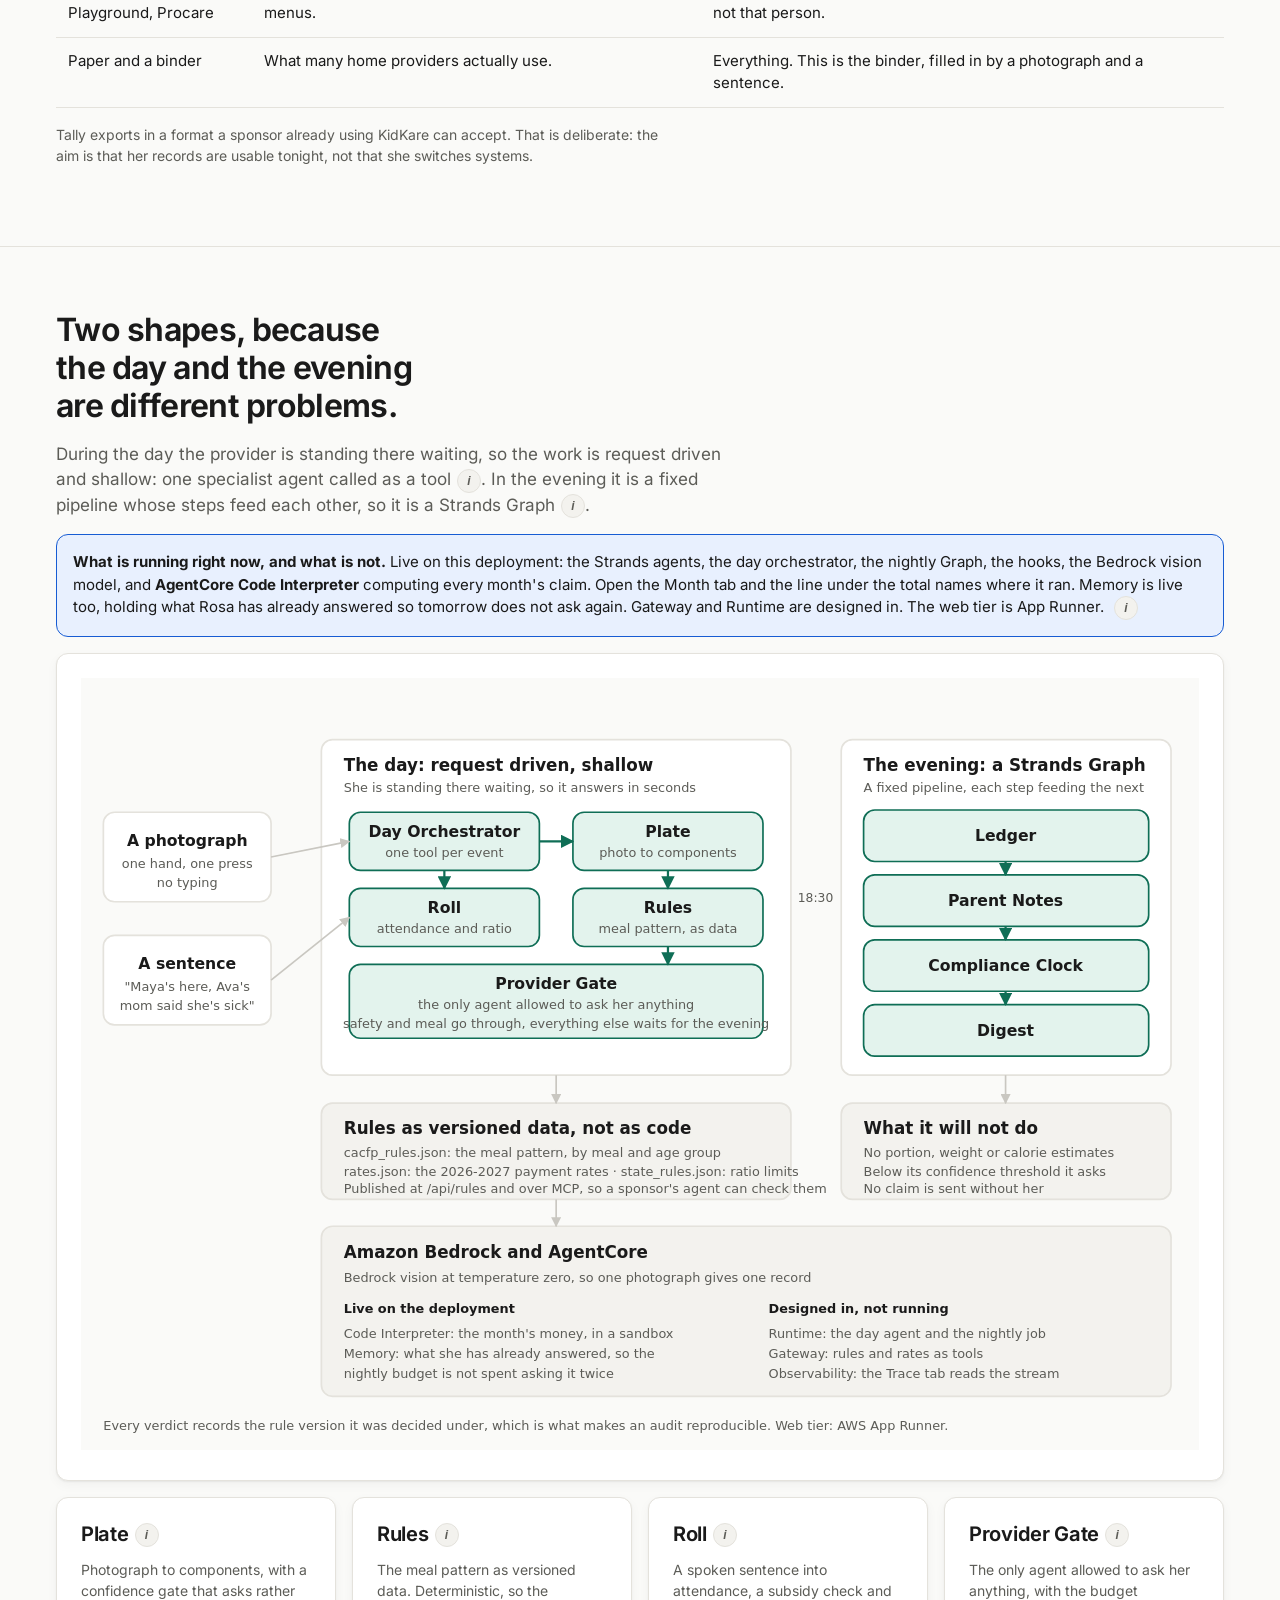
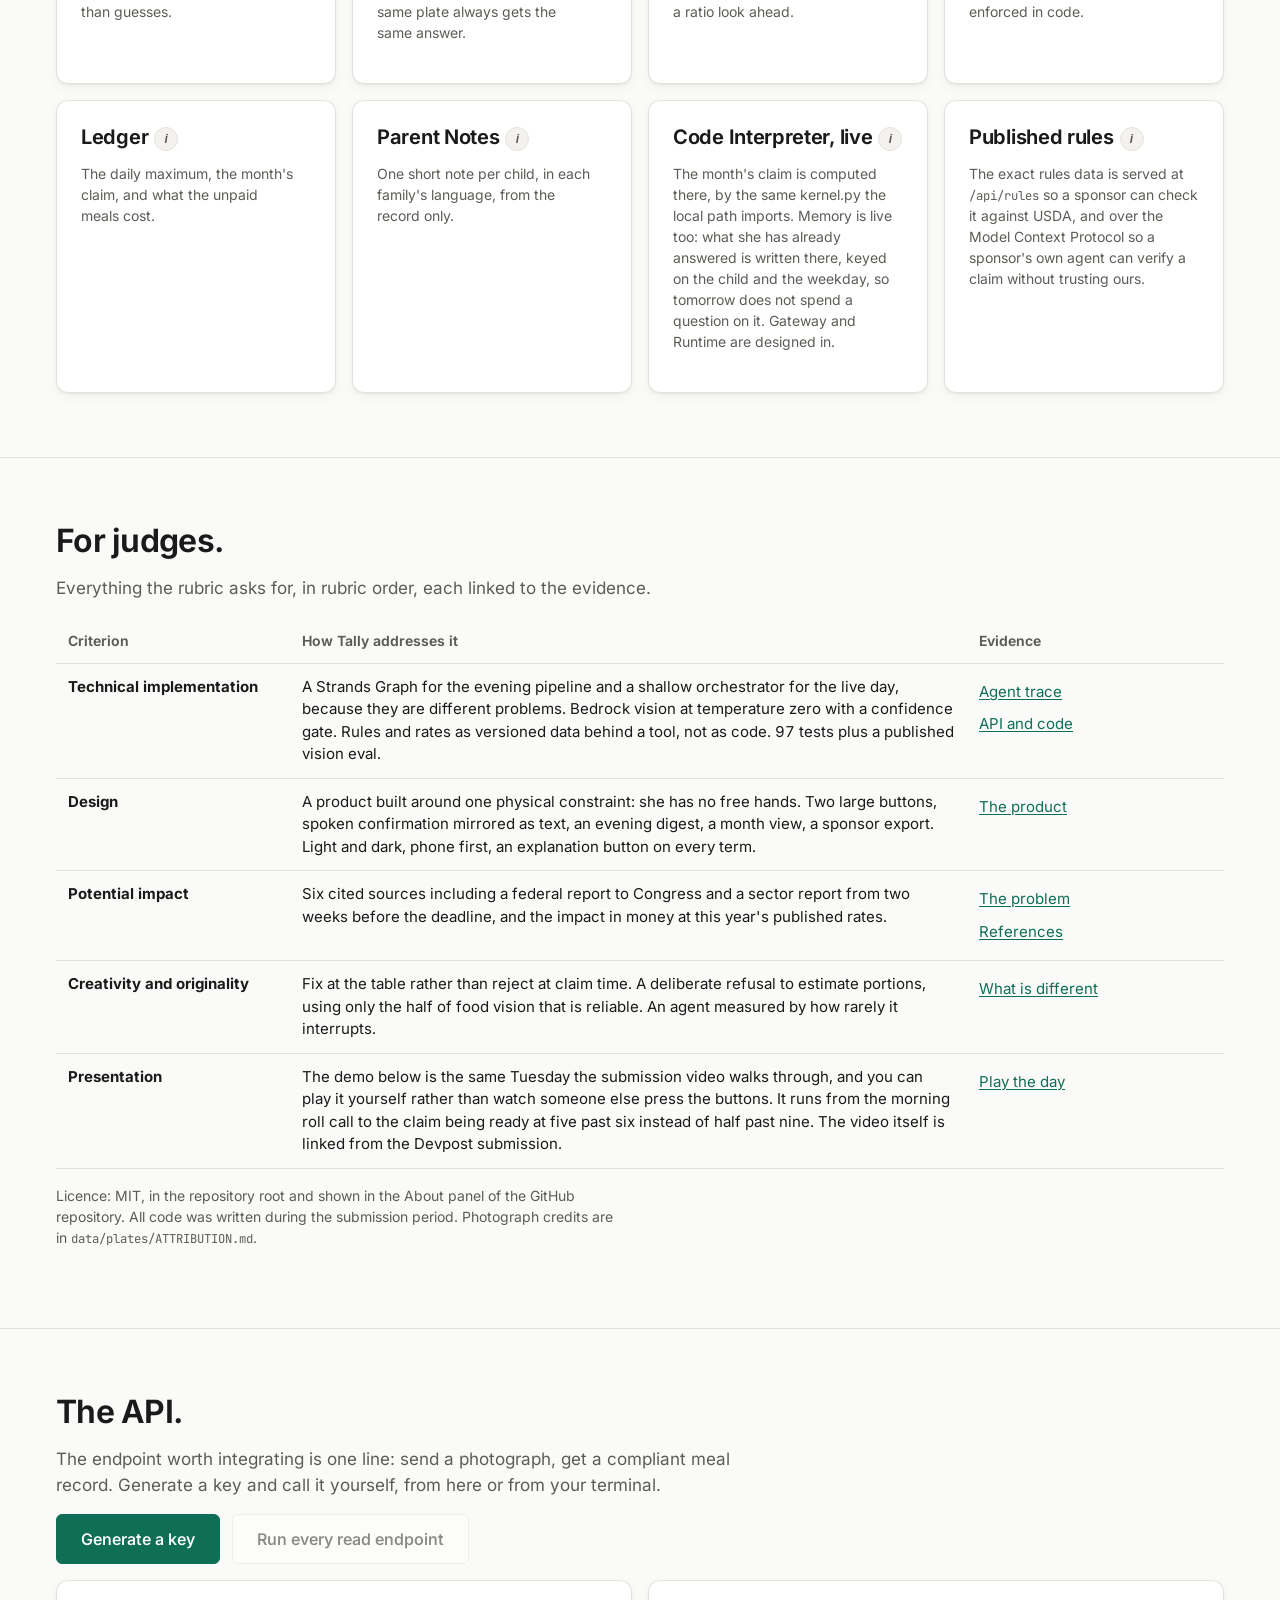
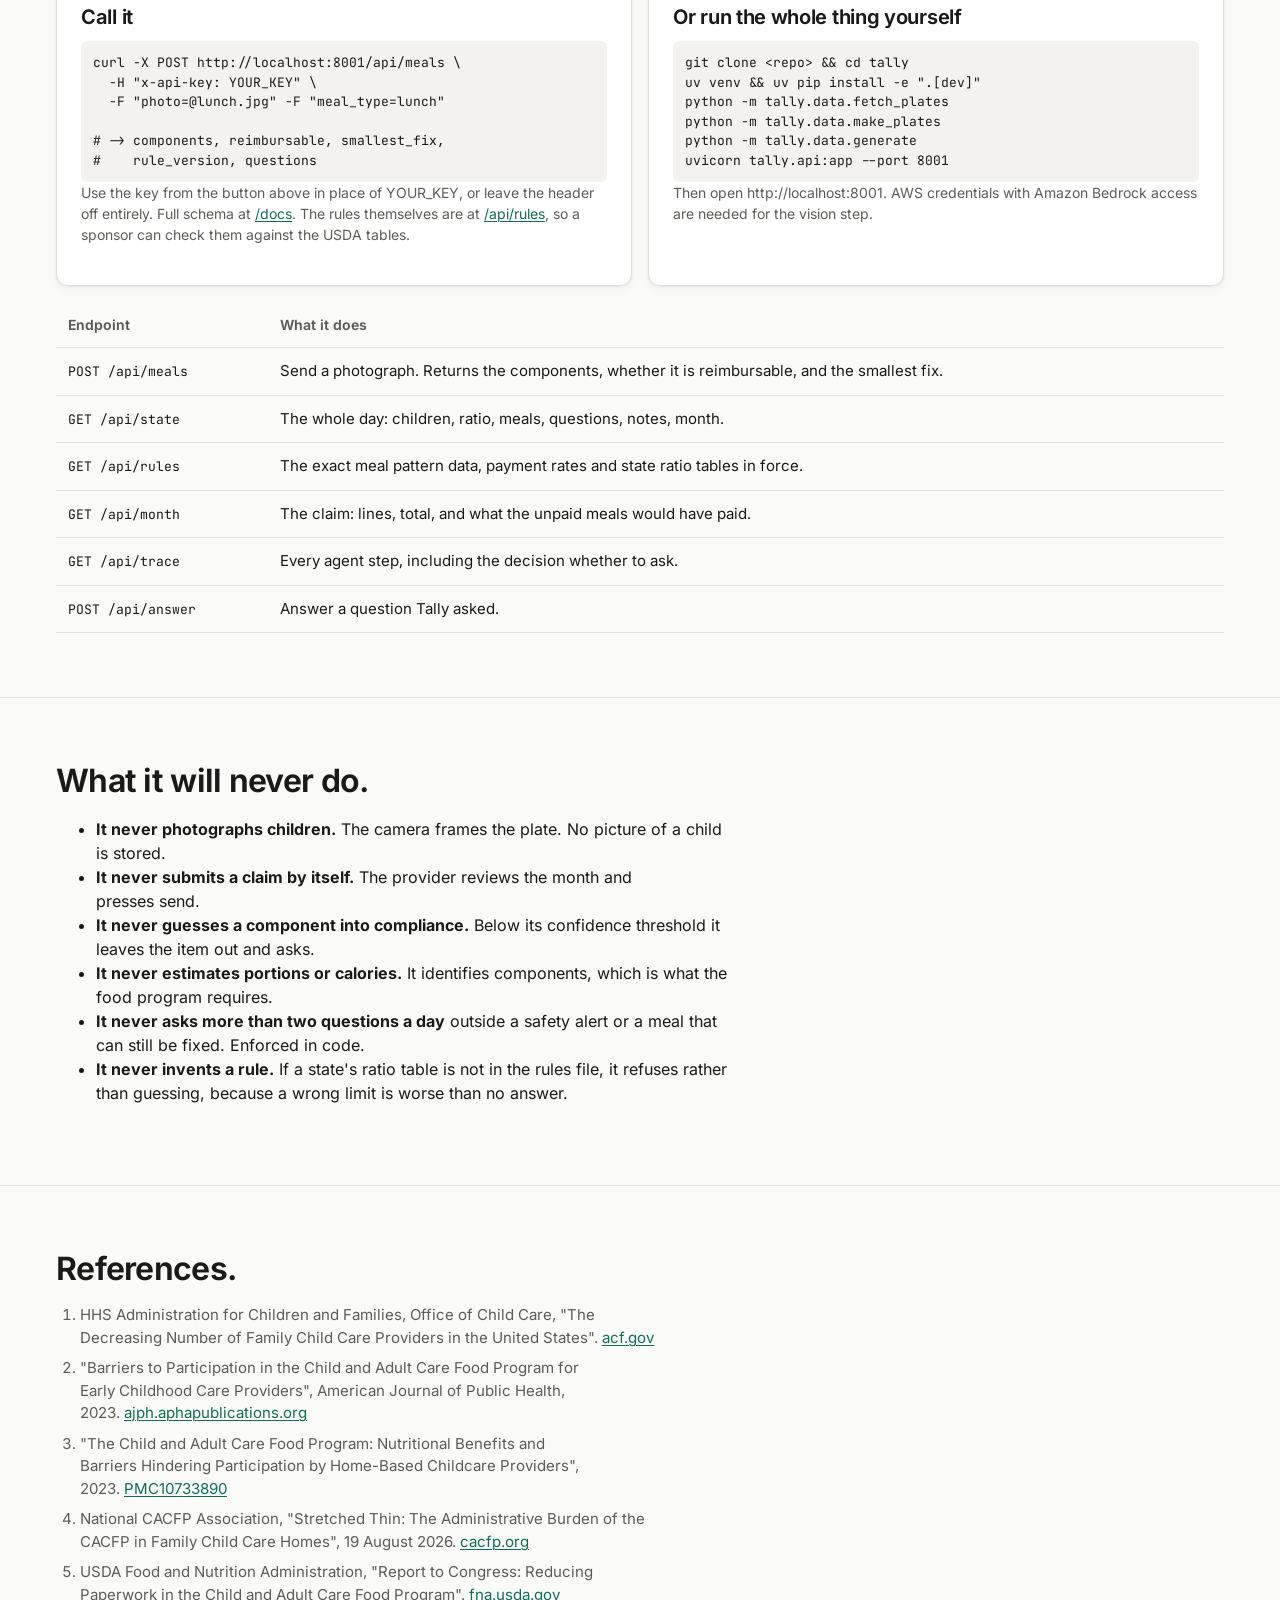
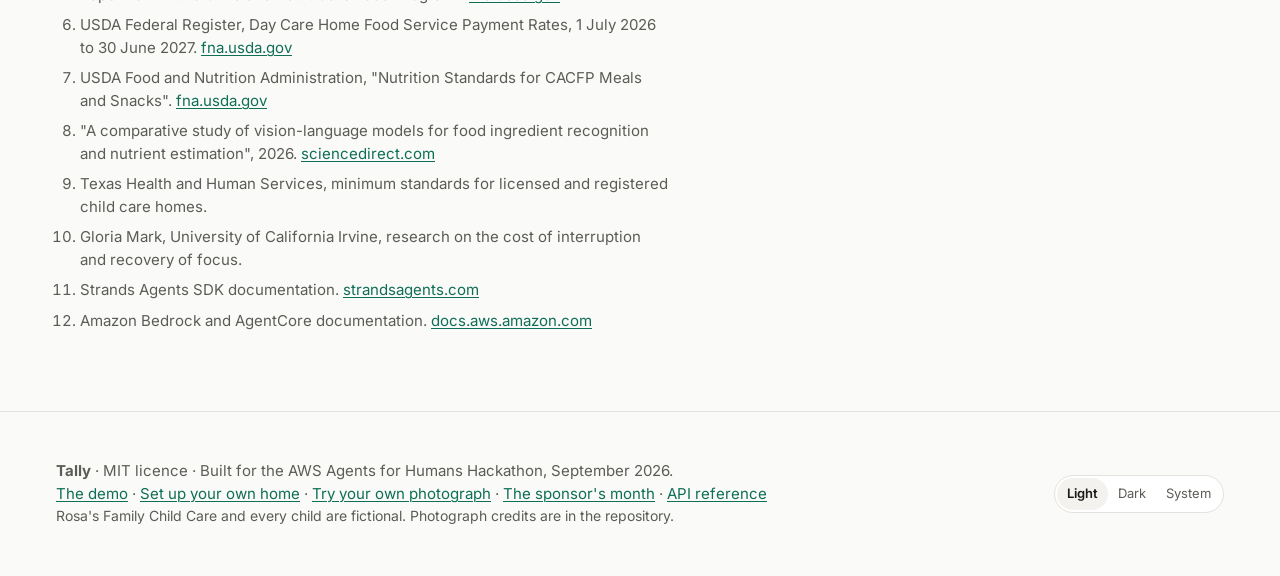
==== commit 3b555920: "Stop calling a live AWS service designed, and fix an invalid image Two places said "Memory, Gateway " ====
--- a/web/index.html
+++ b/web/index.html
@@ -255,12 +255,12 @@
       Live on this deployment: the Strands agents, the day orchestrator, the nightly Graph, the
       hooks, the Bedrock vision model, and <strong>AgentCore Code Interpreter</strong> computing
       every month's claim. Open the Month tab and the line under the total names where it ran.
-      Memory, Gateway and Runtime are designed in and not wired in. The web tier is App Runner.
+      Memory is live too, holding what Rosa has already answered so tomorrow does not ask again. Gateway and Runtime are designed in. The web tier is App Runner.
       <button class="info" data-tip="where_it_runs" data-label="where it runs"></button>
     </div>
 
     <div class="card">
-      <img src="architecture.svg" data-dark-src="architecture-dark.svg" alt="Architecture diagram. During the day, a Day Orchestrator receives a photograph or a sentence and calls Plate, Rules, Roll or Provider Gate as a tool, and Provider Gate is the only agent allowed to interrupt her. In the evening, a Strands Graph runs Ledger, then Parent Notes, then Compliance Clock, then the Digest. The meal pattern, the payment rates and the state ratio limits are versioned JSON published at an endpoint rather than written as code. AgentCore Code Interpreter computes the month's money from the same kernel file the local path imports; Runtime, Memory, Gateway and Observability are designed in rather than running. The web tier is AWS App Runner." style="width:100%;height:auto">
+      <img src="architecture.svg" data-dark-src="architecture-dark.svg" alt="Architecture diagram. During the day, a Day Orchestrator receives a photograph or a sentence and calls Plate, Rules, Roll or Provider Gate as a tool, and Provider Gate is the only agent allowed to interrupt her. In the evening, a Strands Graph runs Ledger, then Parent Notes, then Compliance Clock, then the Digest. The meal pattern, the payment rates and the state ratio limits are versioned JSON published at an endpoint rather than written as code. AgentCore Code Interpreter computes the month's money from the same kernel file the local path imports; AgentCore Memory holds what she has already answered so tomorrow does not ask again. Runtime and Gateway are designed in rather than running. The web tier is AWS App Runner." style="width:100%;height:auto">
     </div>
 
     <div class="grid cols-4">
@@ -270,8 +270,8 @@
       <div class="card"><h3>Provider Gate<button class="info" data-tip="agent_gate" data-label="Provider Gate"></button></h3><p class="muted small">The only agent allowed to ask her anything, with the budget enforced in code.</p></div>
       <div class="card"><h3>Ledger<button class="info" data-tip="agent_ledger" data-label="Ledger"></button></h3><p class="muted small">The daily maximum, the month's claim, and what the unpaid meals cost.</p></div>
       <div class="card"><h3>Parent Notes<button class="info" data-tip="agent_notes" data-label="Parent Notes"></button></h3><p class="muted small">One short note per child, in each family's language, from the record only.</p></div>
-      <div class="card"><h3>Code Interpreter, live<button class="info" data-tip="where_it_runs" data-label="where it runs"></button></h3><p class="muted small">The month's claim is computed there, by the same kernel.py the local path imports. Memory, Gateway and Runtime are designed in.</p></div>
-      <div class="card"><h3>Published rules<button class="info" data-tip="agentcore_gateway" data-label="the Gateway"></button></h3><p class="muted small">The exact rules data is served at <code>/api/rules</code> so a sponsor can check it against USDA.</p></div>
+      <div class="card"><h3>Code Interpreter, live<button class="info" data-tip="where_it_runs" data-label="where it runs"></button></h3><p class="muted small">The month's claim is computed there, by the same kernel.py the local path imports. Memory is live too: what she has already answered is written there, keyed on the child and the weekday, so tomorrow does not spend a question on it. Gateway and Runtime are designed in.</p></div>
+      <div class="card"><h3>Published rules<button class="info" data-tip="agentcore_gateway" data-label="the Gateway"></button></h3><p class="muted small">The exact rules data is served at <code>/api/rules</code> so a sponsor can check it against USDA, and over the Model Context Protocol so a sponsor's own agent can verify a claim without trusting ours.</p></div>
     </div>
   </div>
 </section>
@@ -339,7 +339,18 @@
 
     <div class="grid cols-2">
       <div class="card">
-        <h3>Run it</h3>
+        <h3>Call it</h3>
+        <pre class="formula">curl -X POST http://localhost:8001/api/meals \
+  -H "x-api-key: YOUR_KEY" \
+  -F "photo=@lunch.jpg" -F "meal_type=lunch"
+
+# -> components, reimbursable, smallest_fix,
+#    rule_version, questions</pre>
+        <p class="muted small">Use the key from the button above in place of YOUR_KEY, or leave the header off entirely. Full schema at <a href="/docs">/docs</a>. The rules themselves are at
+        <a href="/api/rules">/api/rules</a>, so a sponsor can check them against the USDA tables.</p>
+      </div>
+      <div class="card">
+        <h3>Or run the whole thing yourself</h3>
         <pre class="formula">git clone &lt;repo&gt; &amp;&amp; cd tally
 uv venv &amp;&amp; uv pip install -e ".[dev]"
 python -m tally.data.fetch_plates
@@ -348,17 +359,6 @@
 uvicorn tally.api:app --port 8001</pre>
         <p class="muted small">Then open http://localhost:8001. AWS credentials with Amazon Bedrock
         access are needed for the vision step.</p>
-      </div>
-      <div class="card">
-        <h3>Call it</h3>
-        <pre class="formula">curl -X POST http://localhost:8001/api/meals \
-  -H "x-api-key: YOUR_KEY" \
-  -F "photo=@lunch.jpg" -F "meal_type=lunch"
-
-# -> components, reimbursable, smallest_fix,
-#    rule_version, questions</pre>
-        <p class="muted small">Use the key from the button above in place of YOUR_KEY, or leave the header off entirely. Full schema at <a href="/docs">/docs</a>. The rules themselves are at
-        <a href="/api/rules">/api/rules</a>, so a sponsor can check them against the USDA tables.</p>
       </div>
     </div>
 
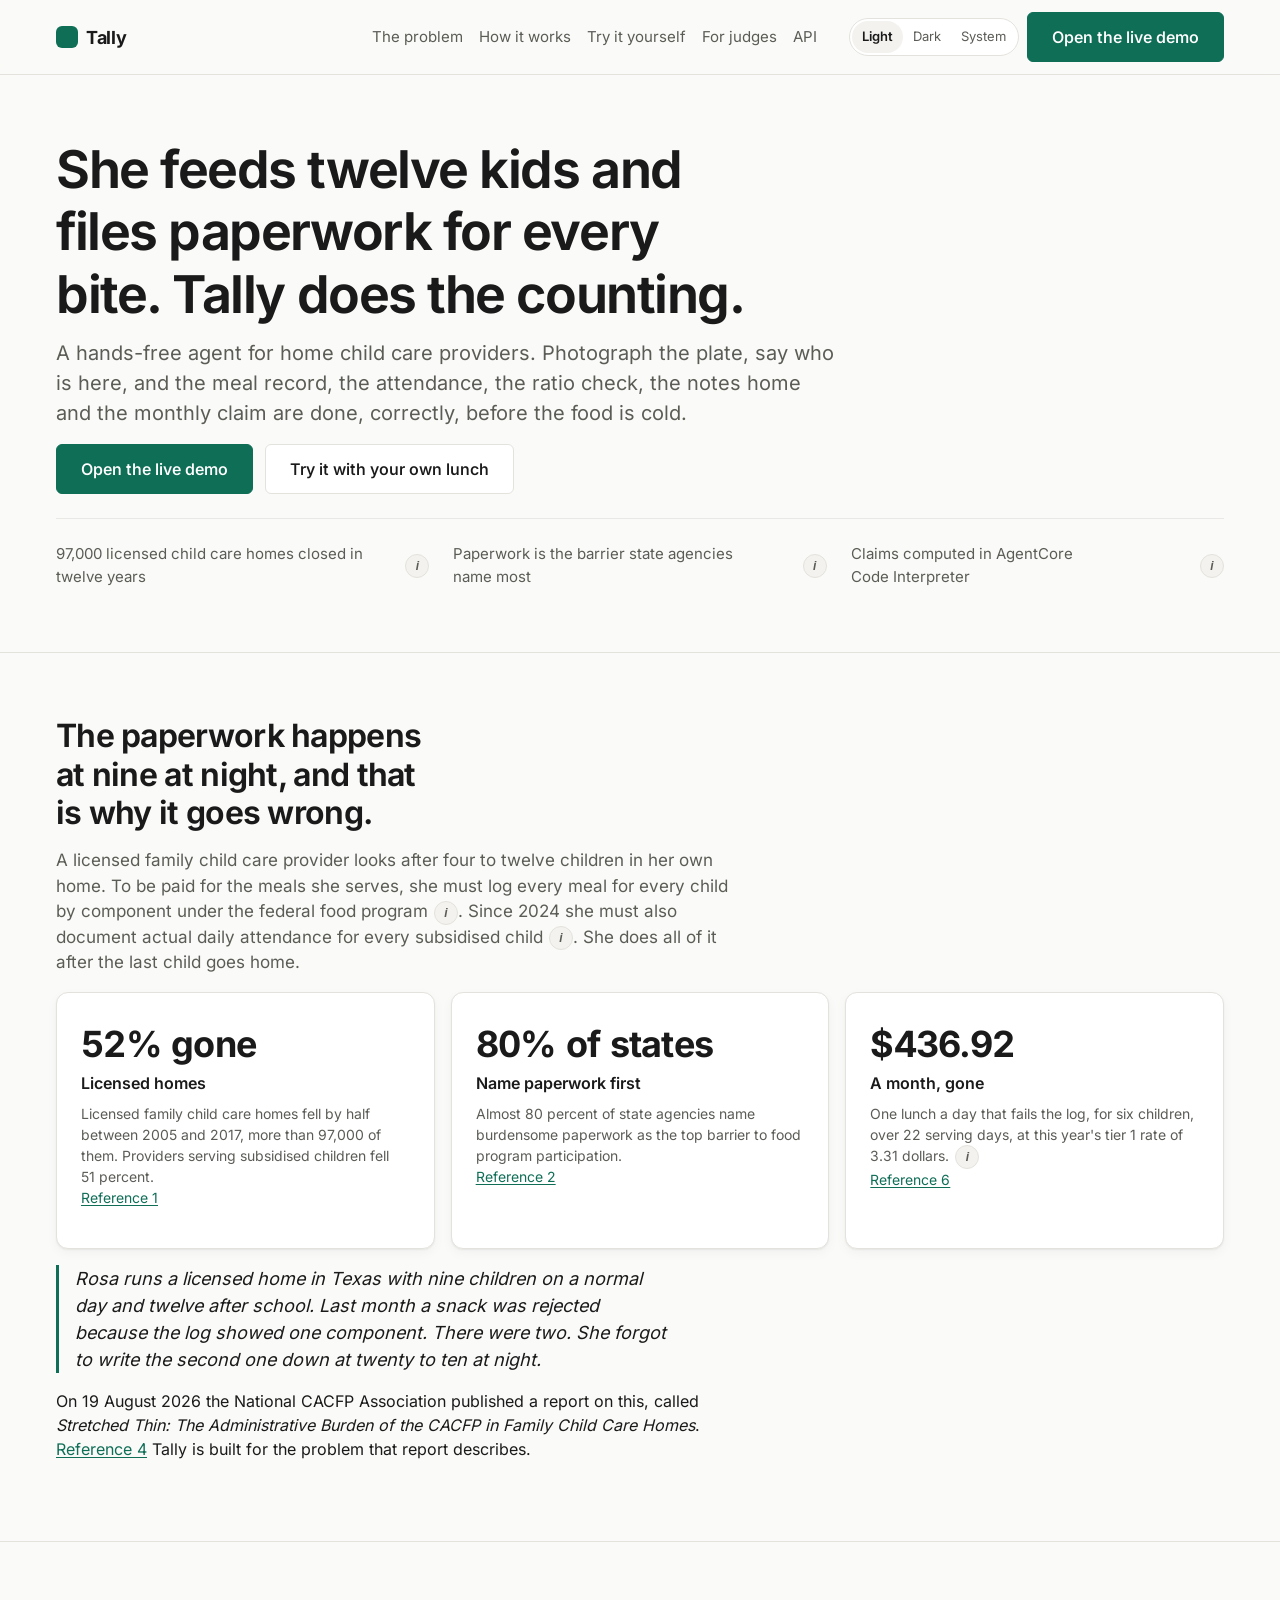
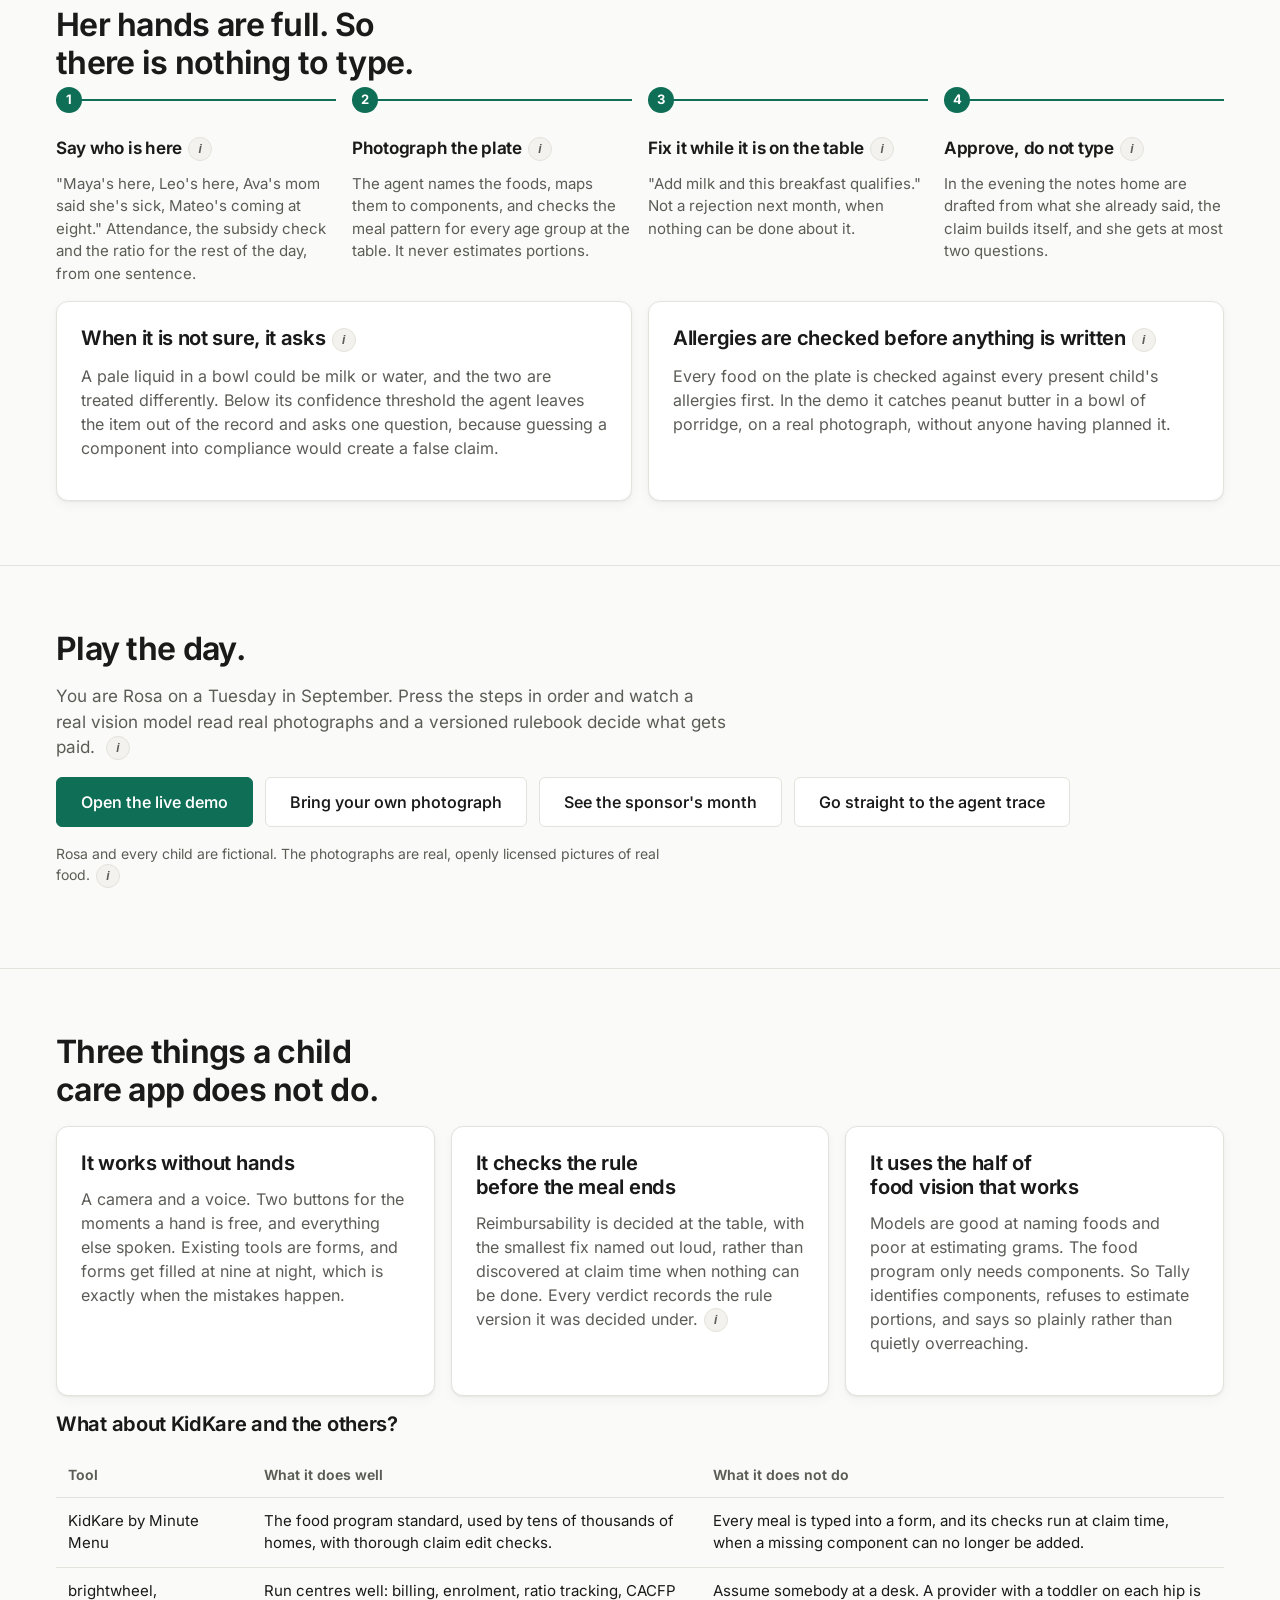
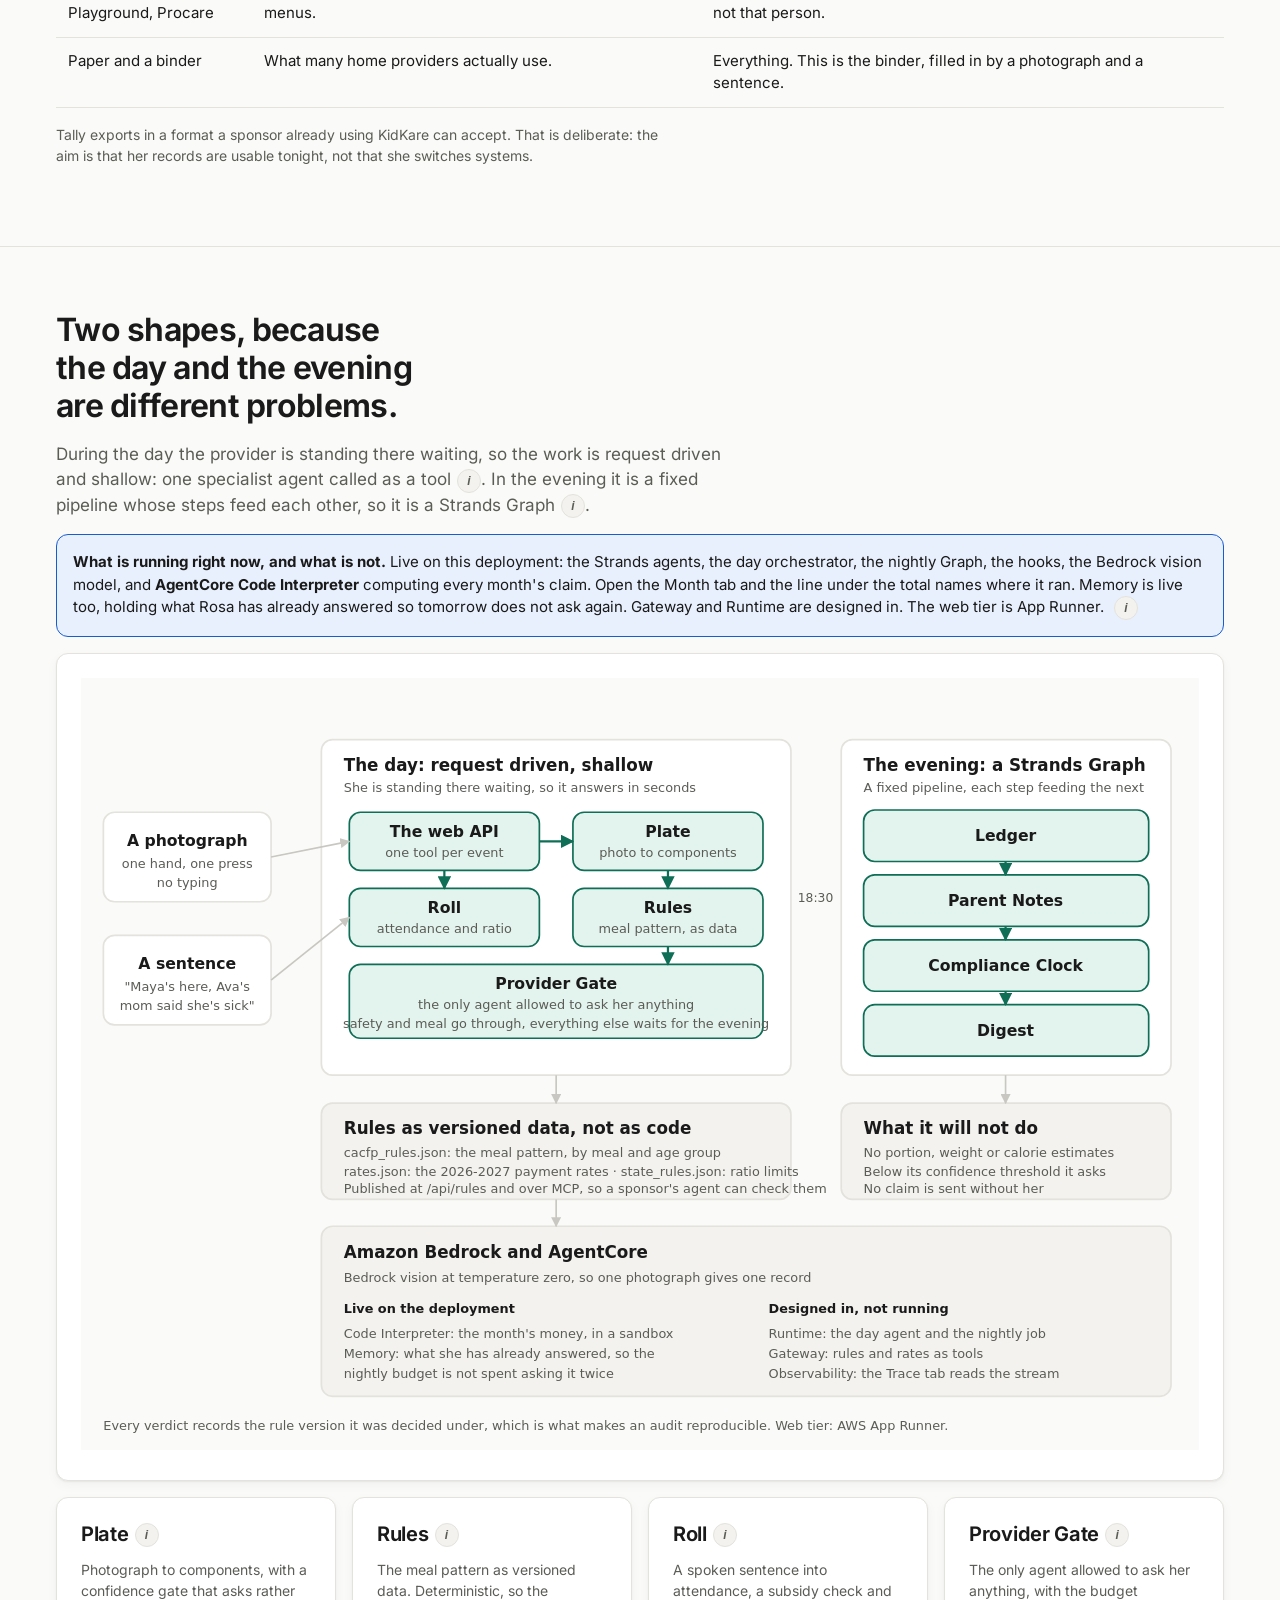
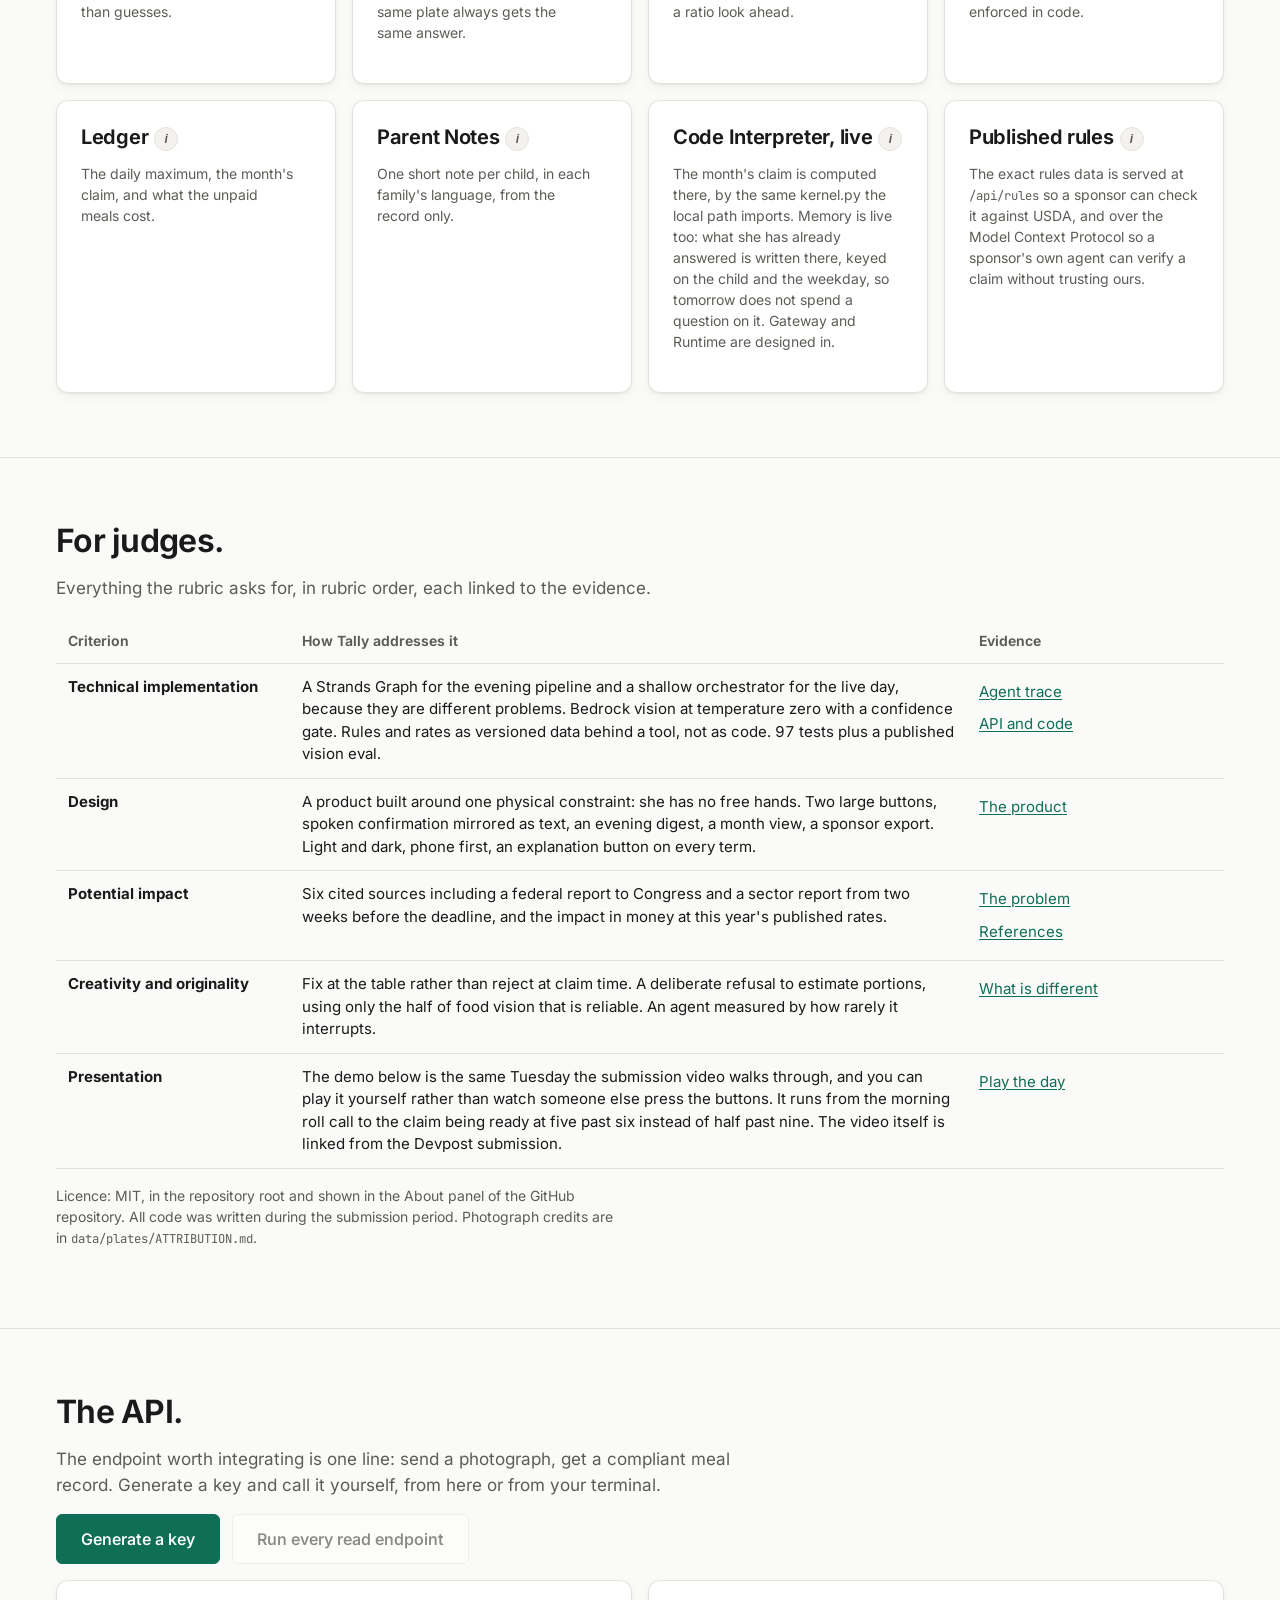
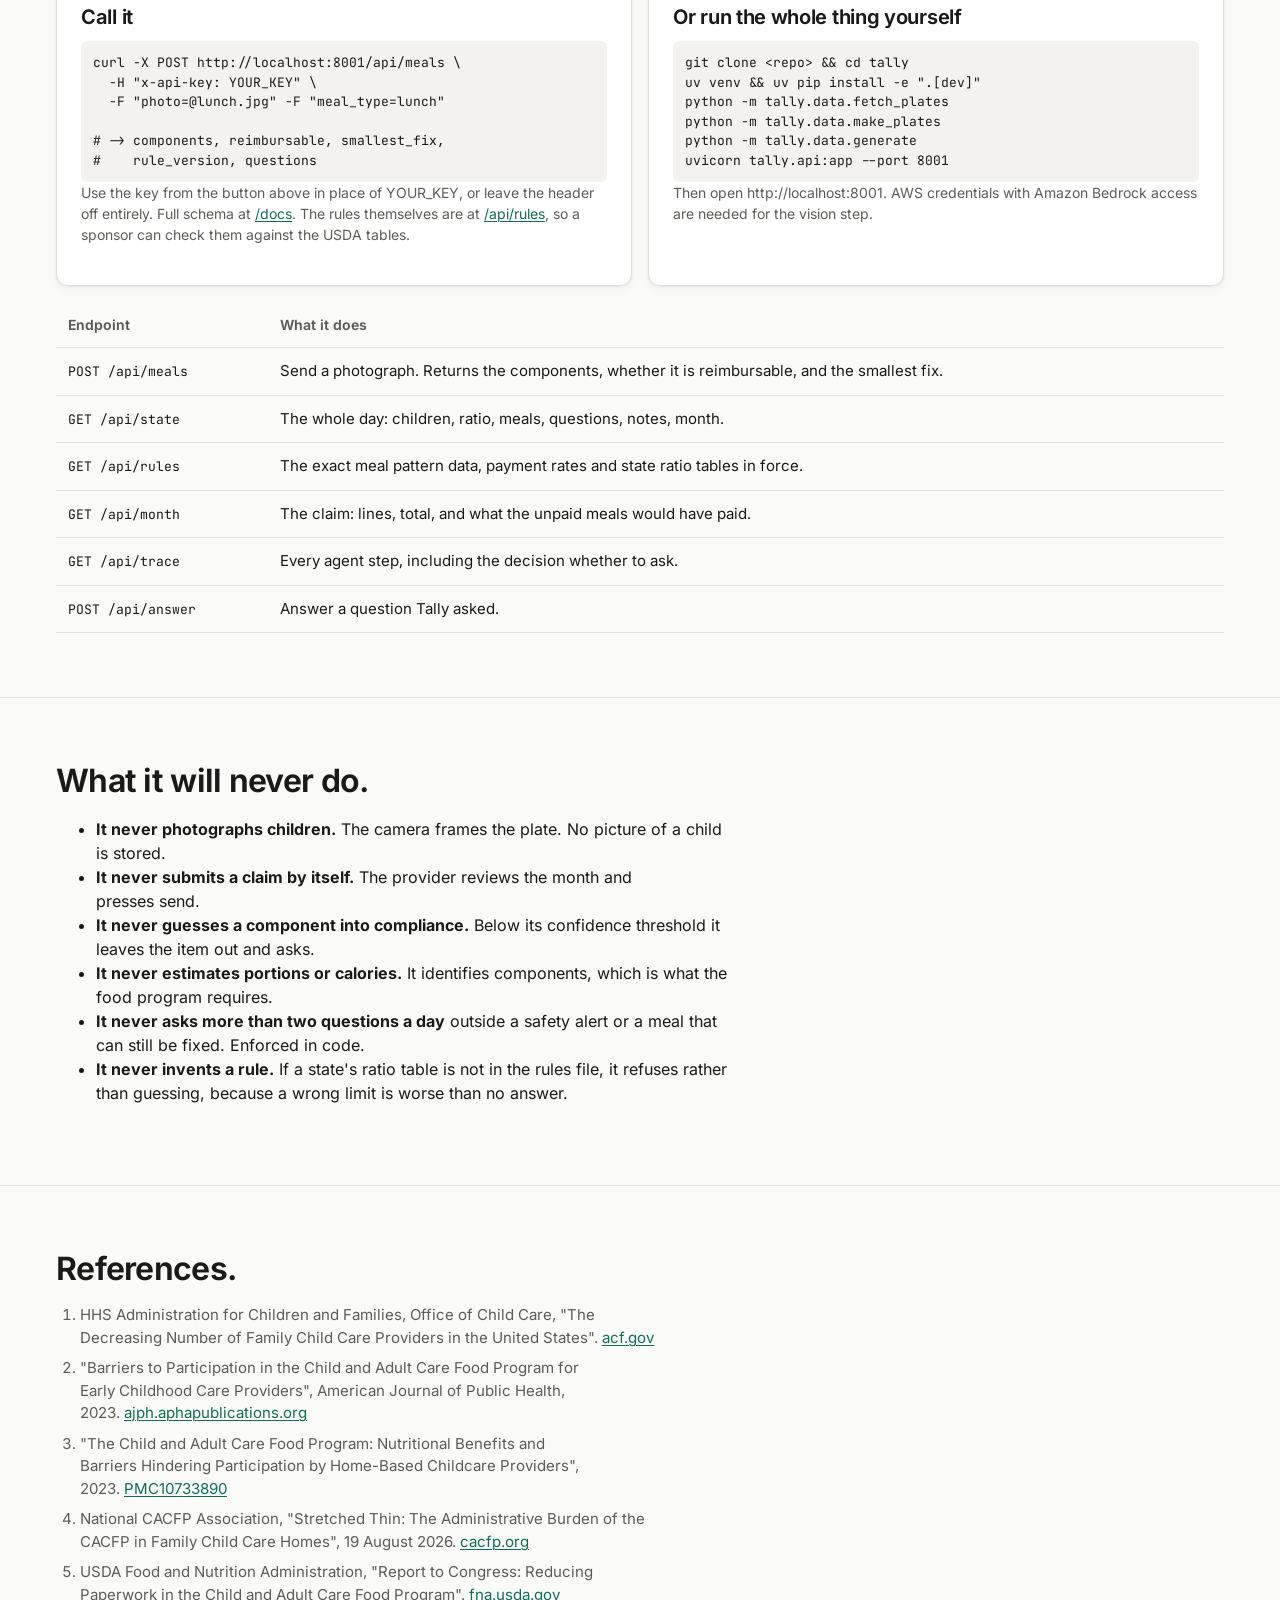
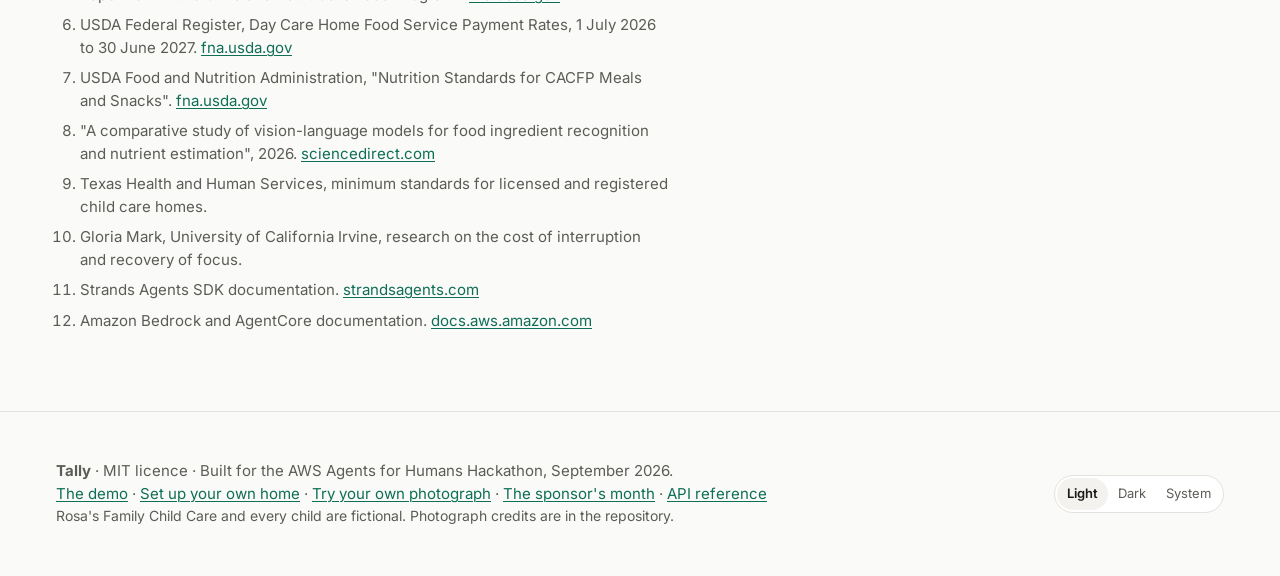
==== commit 0a583572: "Make the architecture diagram simple, and stop it claiming an agent that never runs Two problems, on" ====
--- a/web/index.html
+++ b/web/index.html
@@ -260,7 +260,7 @@
     </div>
 
     <div class="card">
-      <img src="architecture.svg" data-dark-src="architecture-dark.svg" alt="Architecture diagram. During the day, a Day Orchestrator receives a photograph or a sentence and calls Plate, Rules, Roll or Provider Gate as a tool, and Provider Gate is the only agent allowed to interrupt her. In the evening, a Strands Graph runs Ledger, then Parent Notes, then Compliance Clock, then the Digest. The meal pattern, the payment rates and the state ratio limits are versioned JSON published at an endpoint rather than written as code. AgentCore Code Interpreter computes the month's money from the same kernel file the local path imports; AgentCore Memory holds what she has already answered so tomorrow does not ask again. Runtime and Gateway are designed in rather than running. The web tier is AWS App Runner." style="width:100%;height:auto">
+      <img src="architecture.svg" data-dark-src="architecture-dark.svg" alt="Architecture diagram. During the day, the web API calls one tool per event: log_plate, which runs the Plate agent on Bedrock vision, take_roll, record_substitution, answer_open_question or today_so_far. Provider Gate is the only agent allowed to interrupt her. In the evening, a Strands Graph runs Ledger, then Parent Notes, then Compliance Clock, then the Digest. The meal pattern, the payment rates and the state ratio limits are versioned JSON published at an endpoint rather than written as code. AgentCore Code Interpreter computes the month's money from the same kernel file the local path imports; AgentCore Memory holds what she has already answered so tomorrow does not ask again. Runtime and Gateway are designed in rather than running. The web tier is AWS App Runner." style="width:100%;height:auto">
     </div>
 
     <div class="grid cols-4">
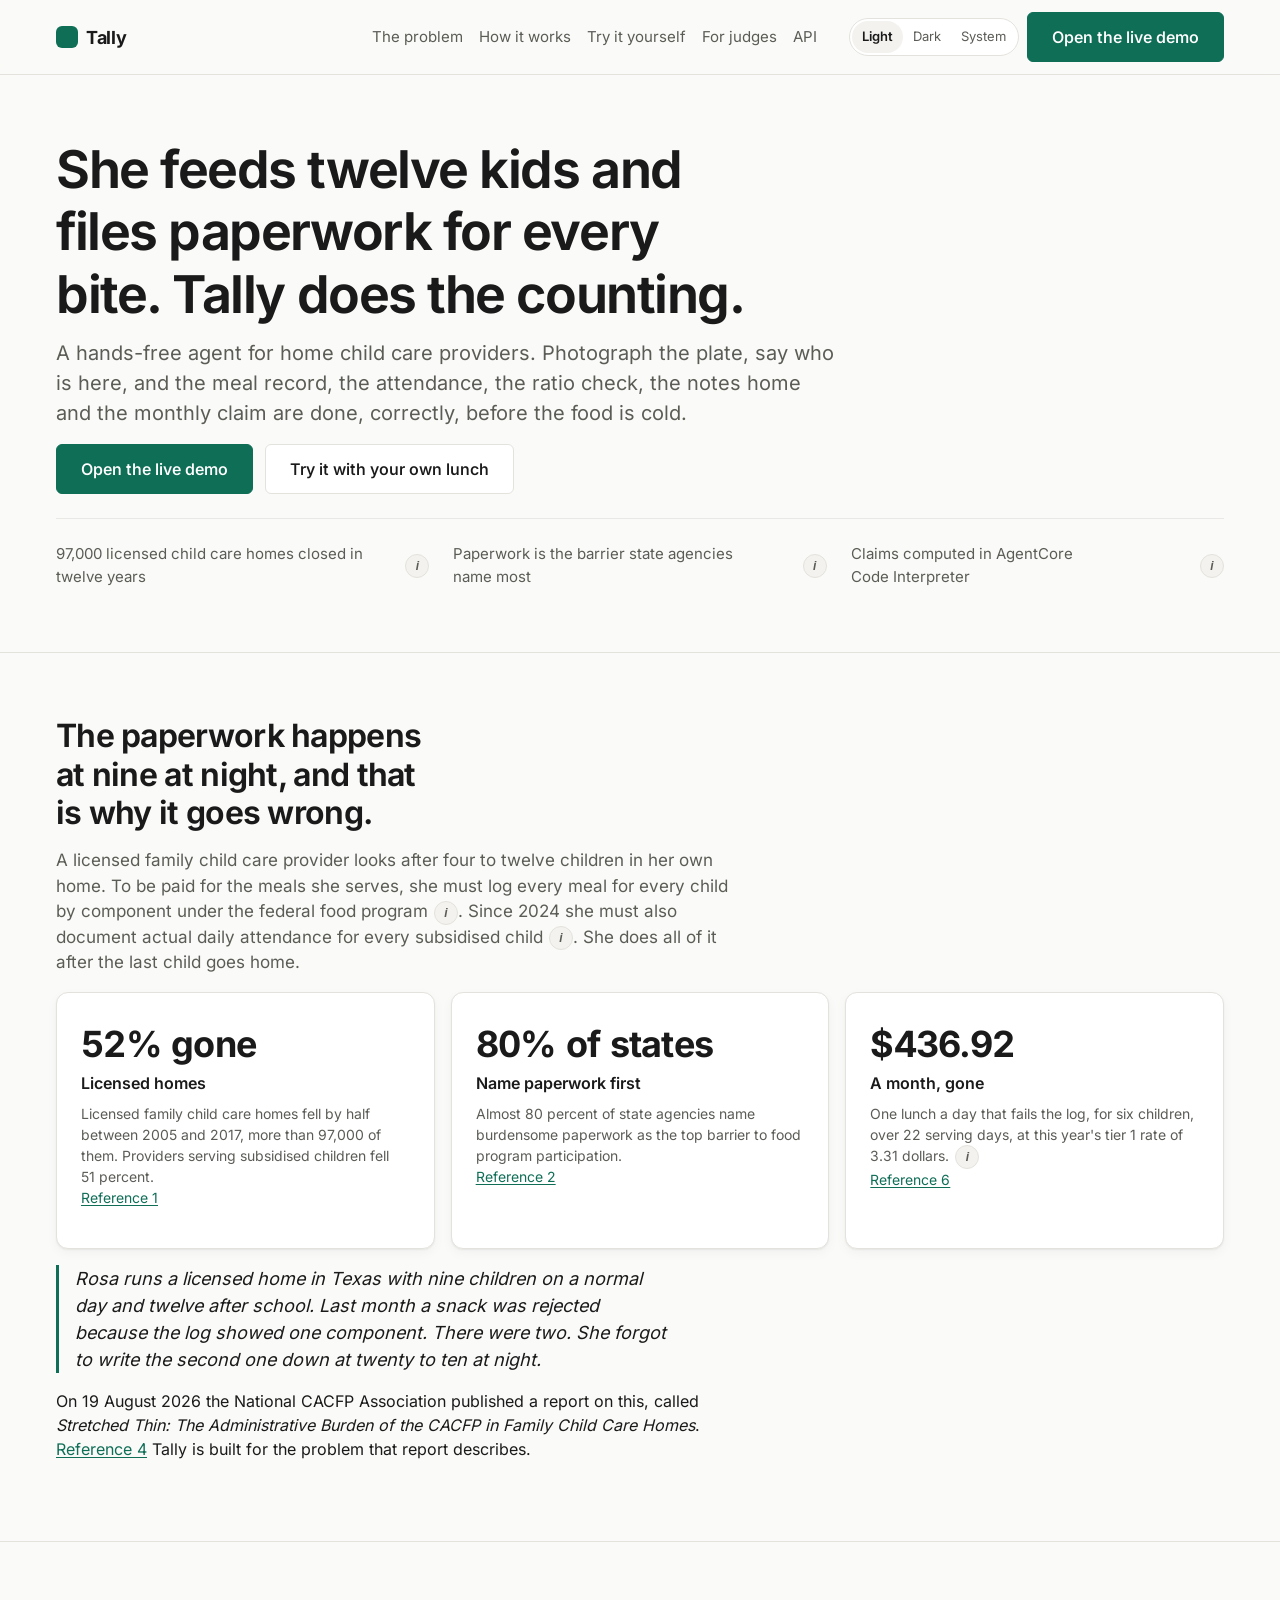
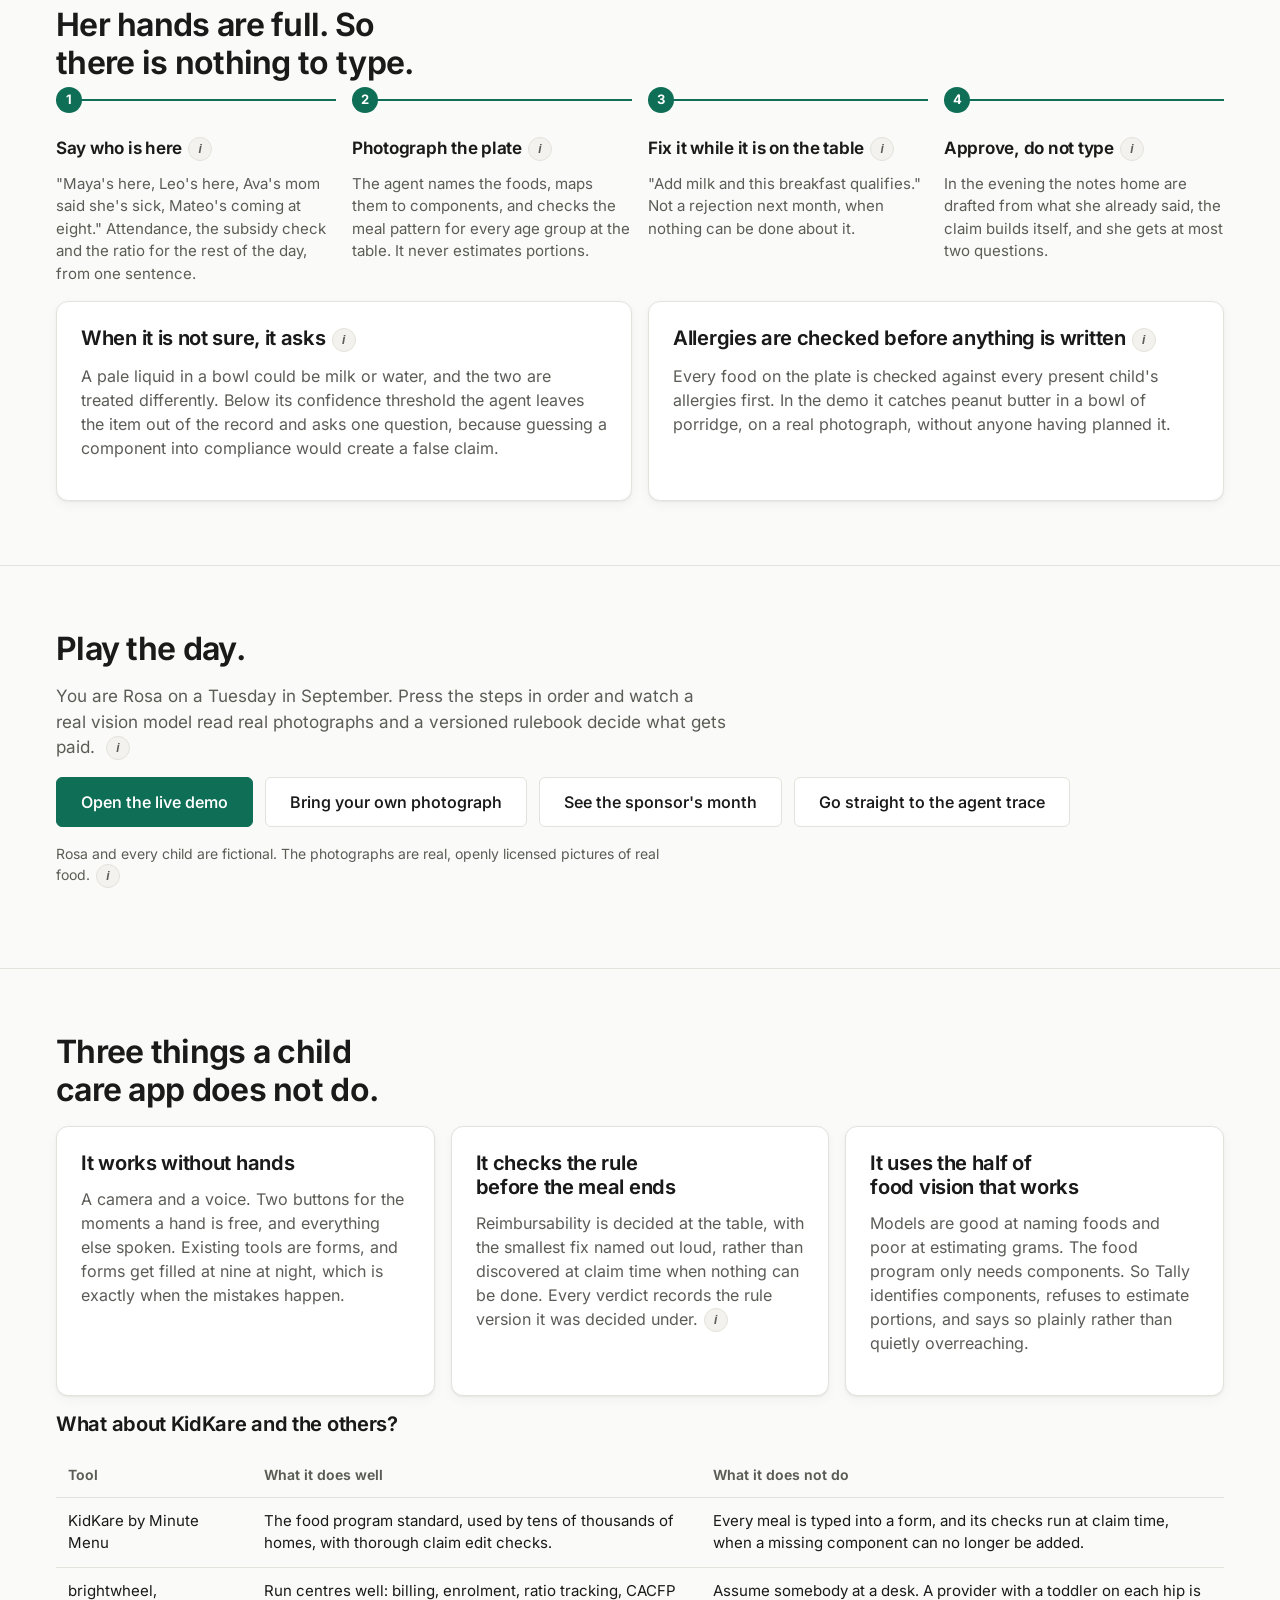
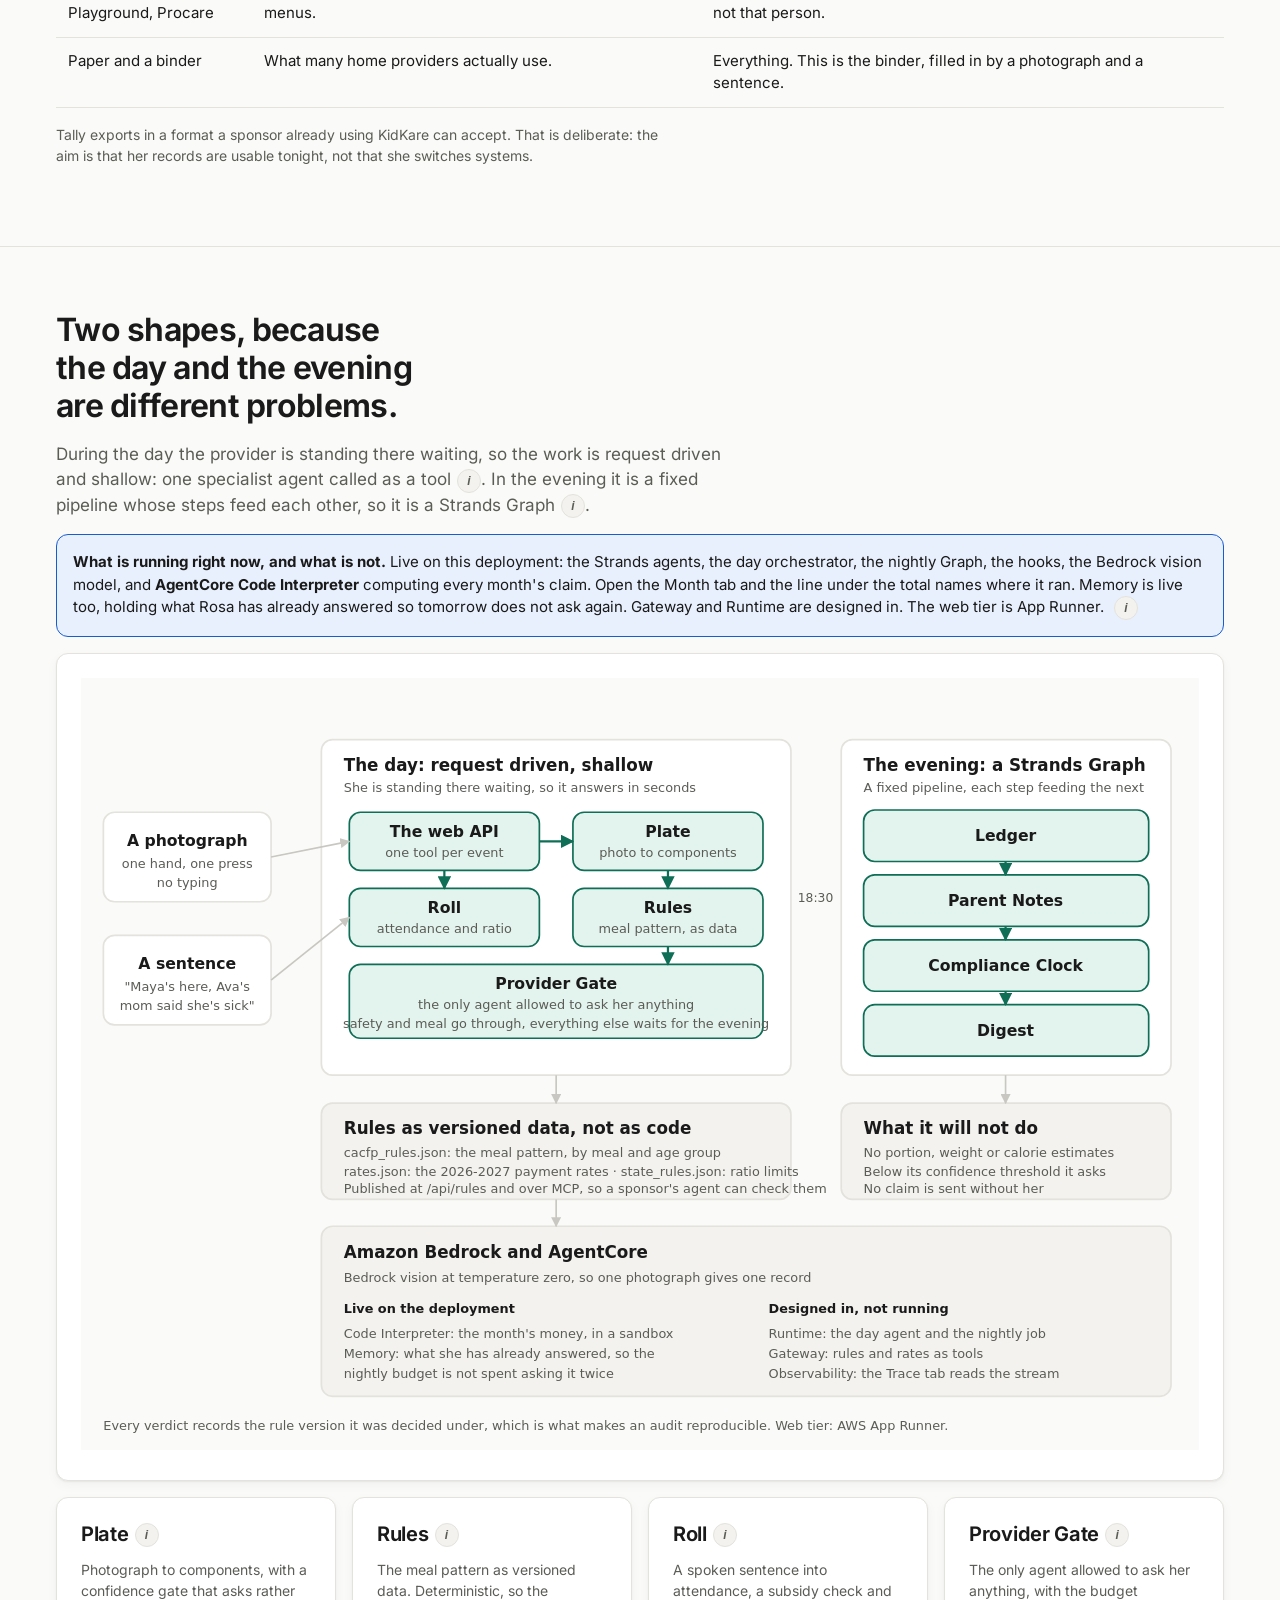
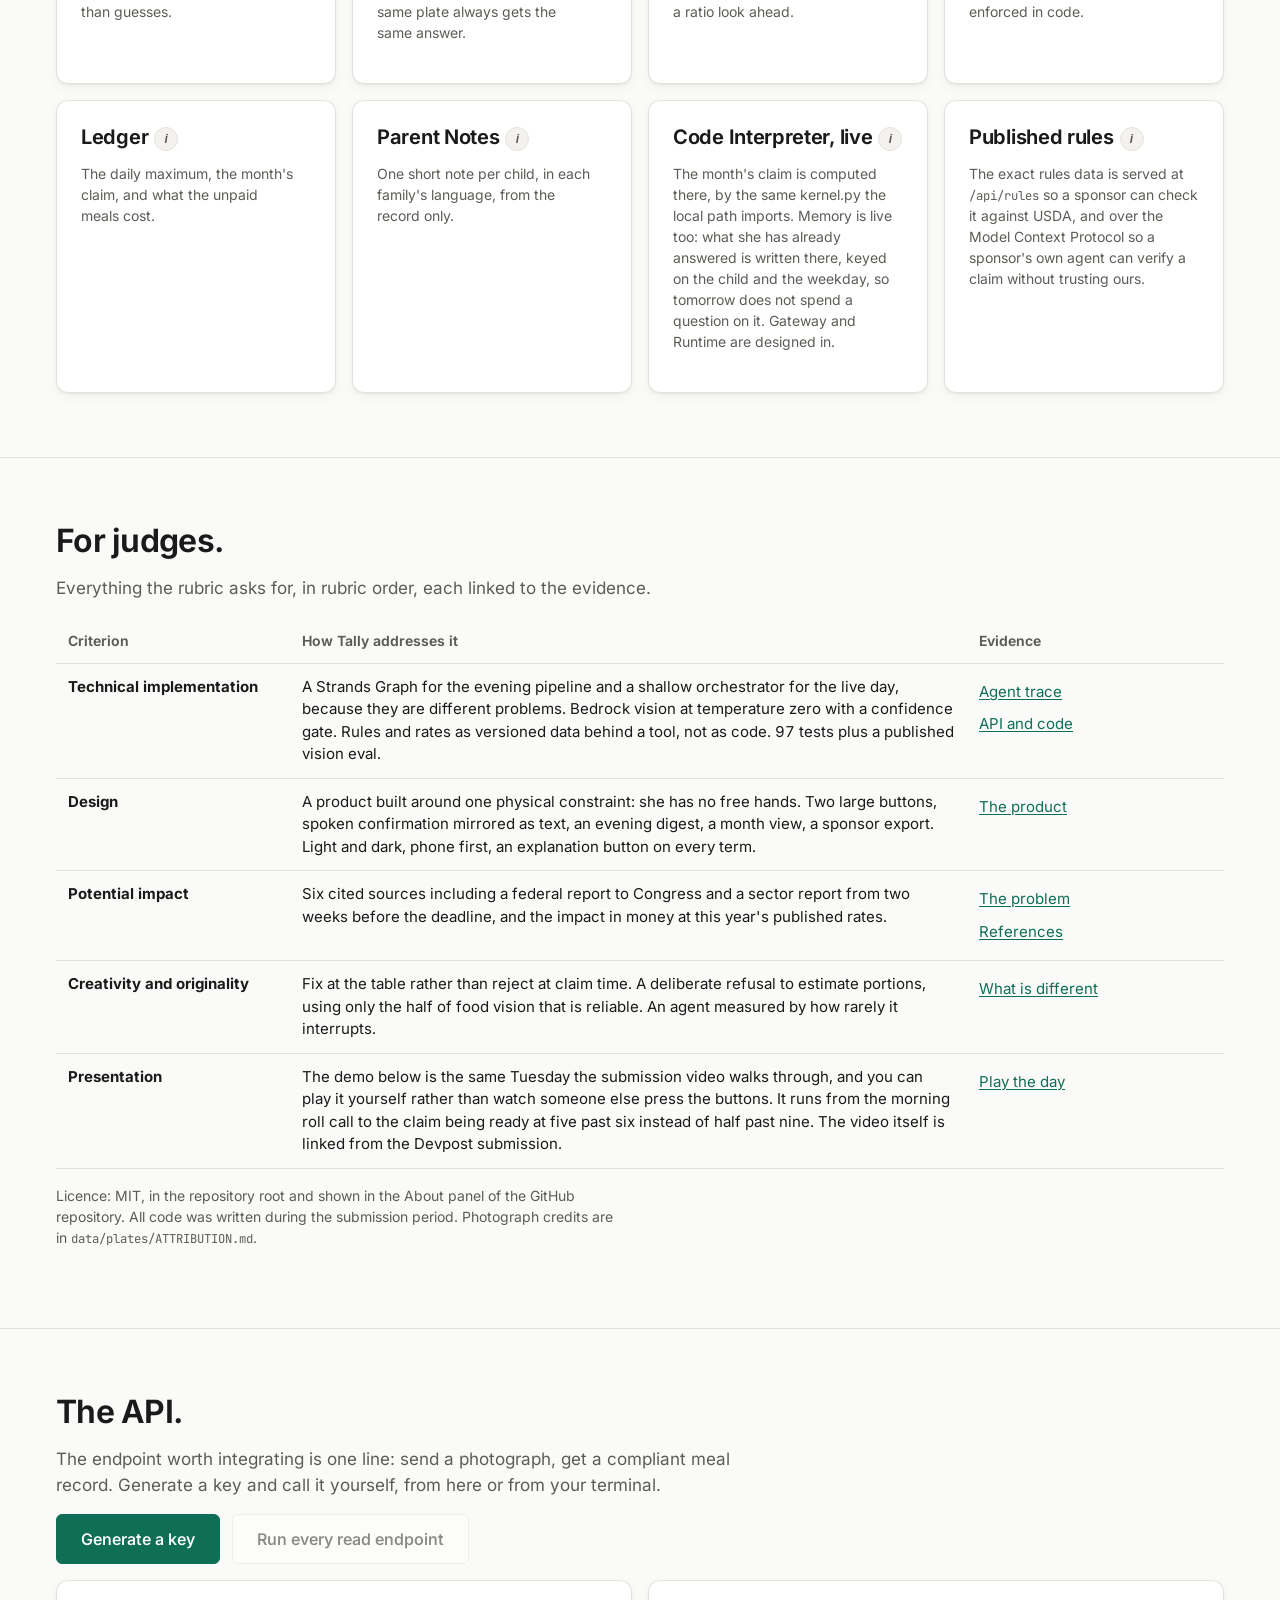
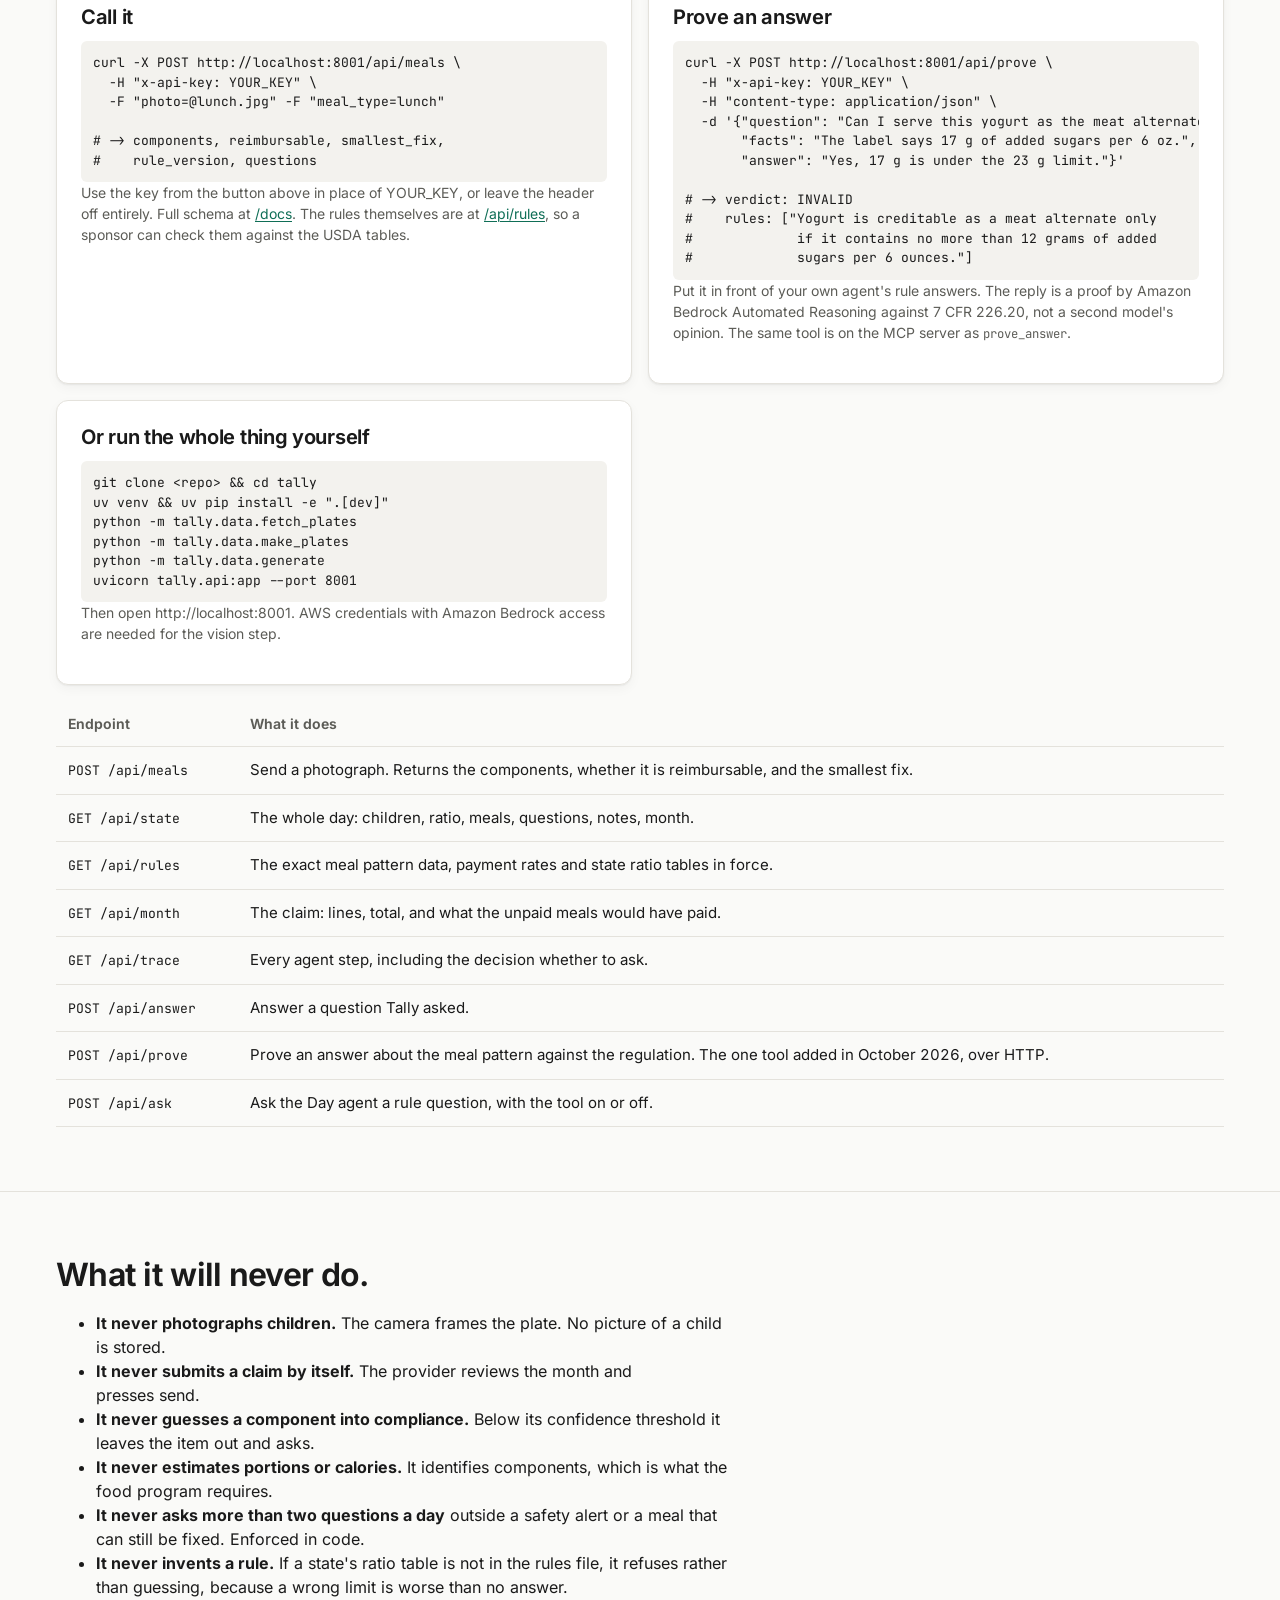
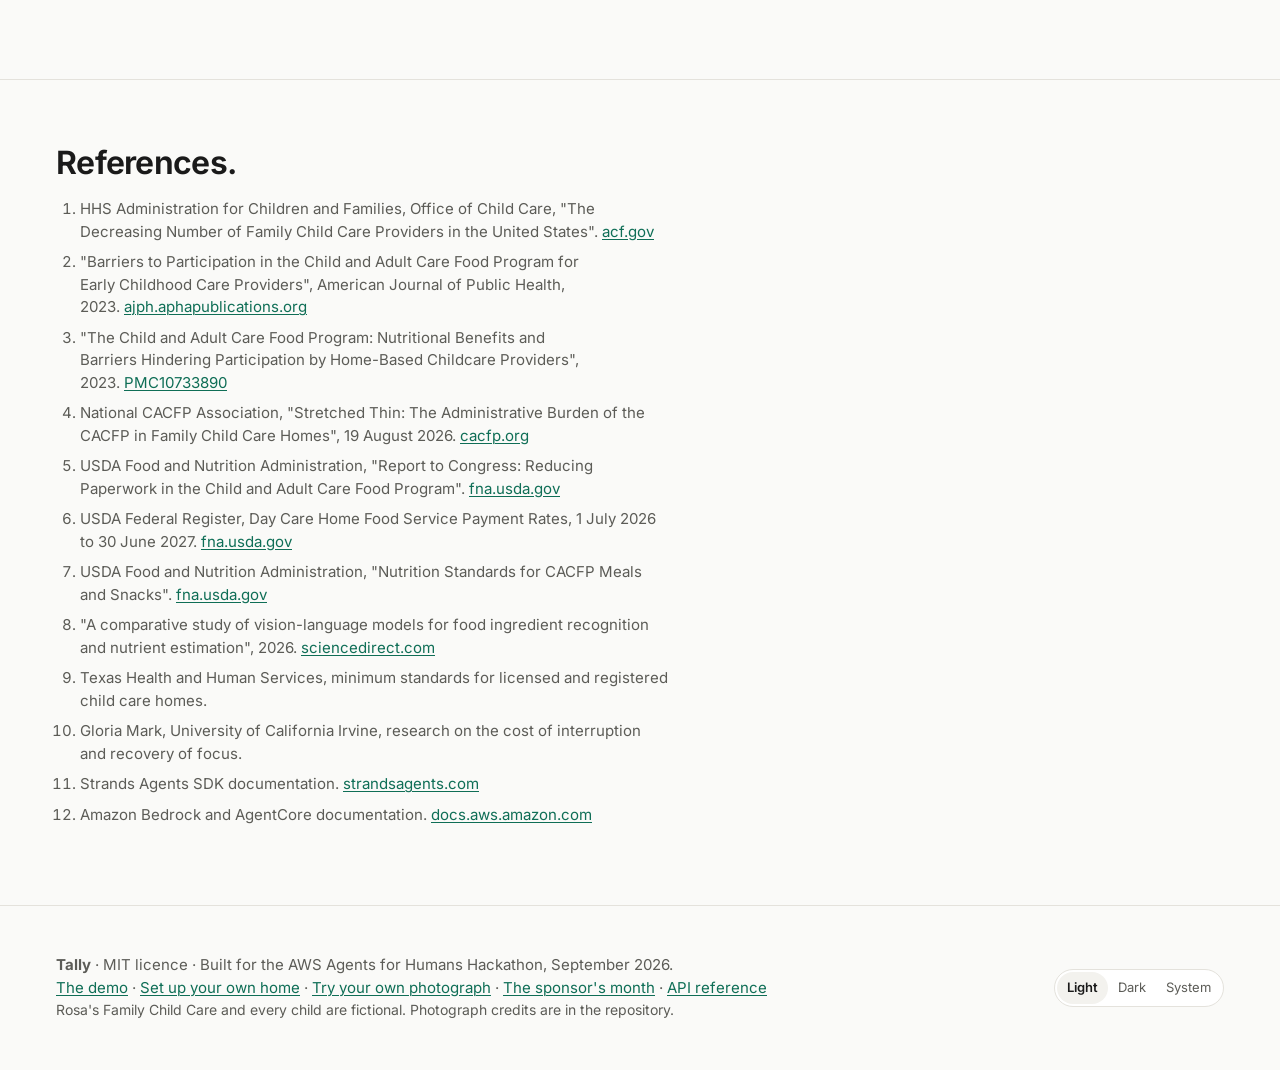
==== commit 0c98aabe: "Reach prove_answer three ways, measure it, and audit Tally's own rulebook with it - Ask Tally box on" ====
--- a/web/index.html
+++ b/web/index.html
@@ -350,6 +350,23 @@
         <a href="/api/rules">/api/rules</a>, so a sponsor can check them against the USDA tables.</p>
       </div>
       <div class="card">
+        <h3>Prove an answer</h3>
+        <pre class="formula">curl -X POST http://localhost:8001/api/prove \
+  -H "x-api-key: YOUR_KEY" \
+  -H "content-type: application/json" \
+  -d '{"question": "Can I serve this yogurt as the meat alternate?",
+       "facts": "The label says 17 g of added sugars per 6 oz.",
+       "answer": "Yes, 17 g is under the 23 g limit."}'
+
+# -> verdict: INVALID
+#    rules: ["Yogurt is creditable as a meat alternate only
+#             if it contains no more than 12 grams of added
+#             sugars per 6 ounces."]</pre>
+        <p class="muted small">Put it in front of your own agent's rule answers. The reply is a proof
+        by Amazon Bedrock Automated Reasoning against 7 CFR 226.20, not a second model's opinion.
+        The same tool is on the MCP server as <code>prove_answer</code>.</p>
+      </div>
+      <div class="card">
         <h3>Or run the whole thing yourself</h3>
         <pre class="formula">git clone &lt;repo&gt; &amp;&amp; cd tally
 uv venv &amp;&amp; uv pip install -e ".[dev]"
@@ -372,6 +389,8 @@
           <tr><td><code>GET /api/month</code></td><td>The claim: lines, total, and what the unpaid meals would have paid.</td></tr>
           <tr><td><code>GET /api/trace</code></td><td>Every agent step, including the decision whether to ask.</td></tr>
           <tr><td><code>POST /api/answer</code></td><td>Answer a question Tally asked.</td></tr>
+          <tr><td><code>POST /api/prove</code></td><td>Prove an answer about the meal pattern against the regulation. The one tool added in October 2026, over HTTP.</td></tr>
+          <tr><td><code>POST /api/ask</code></td><td>Ask the Day agent a rule question, with the tool on or off.</td></tr>
         </tbody>
       </table>
     </div>
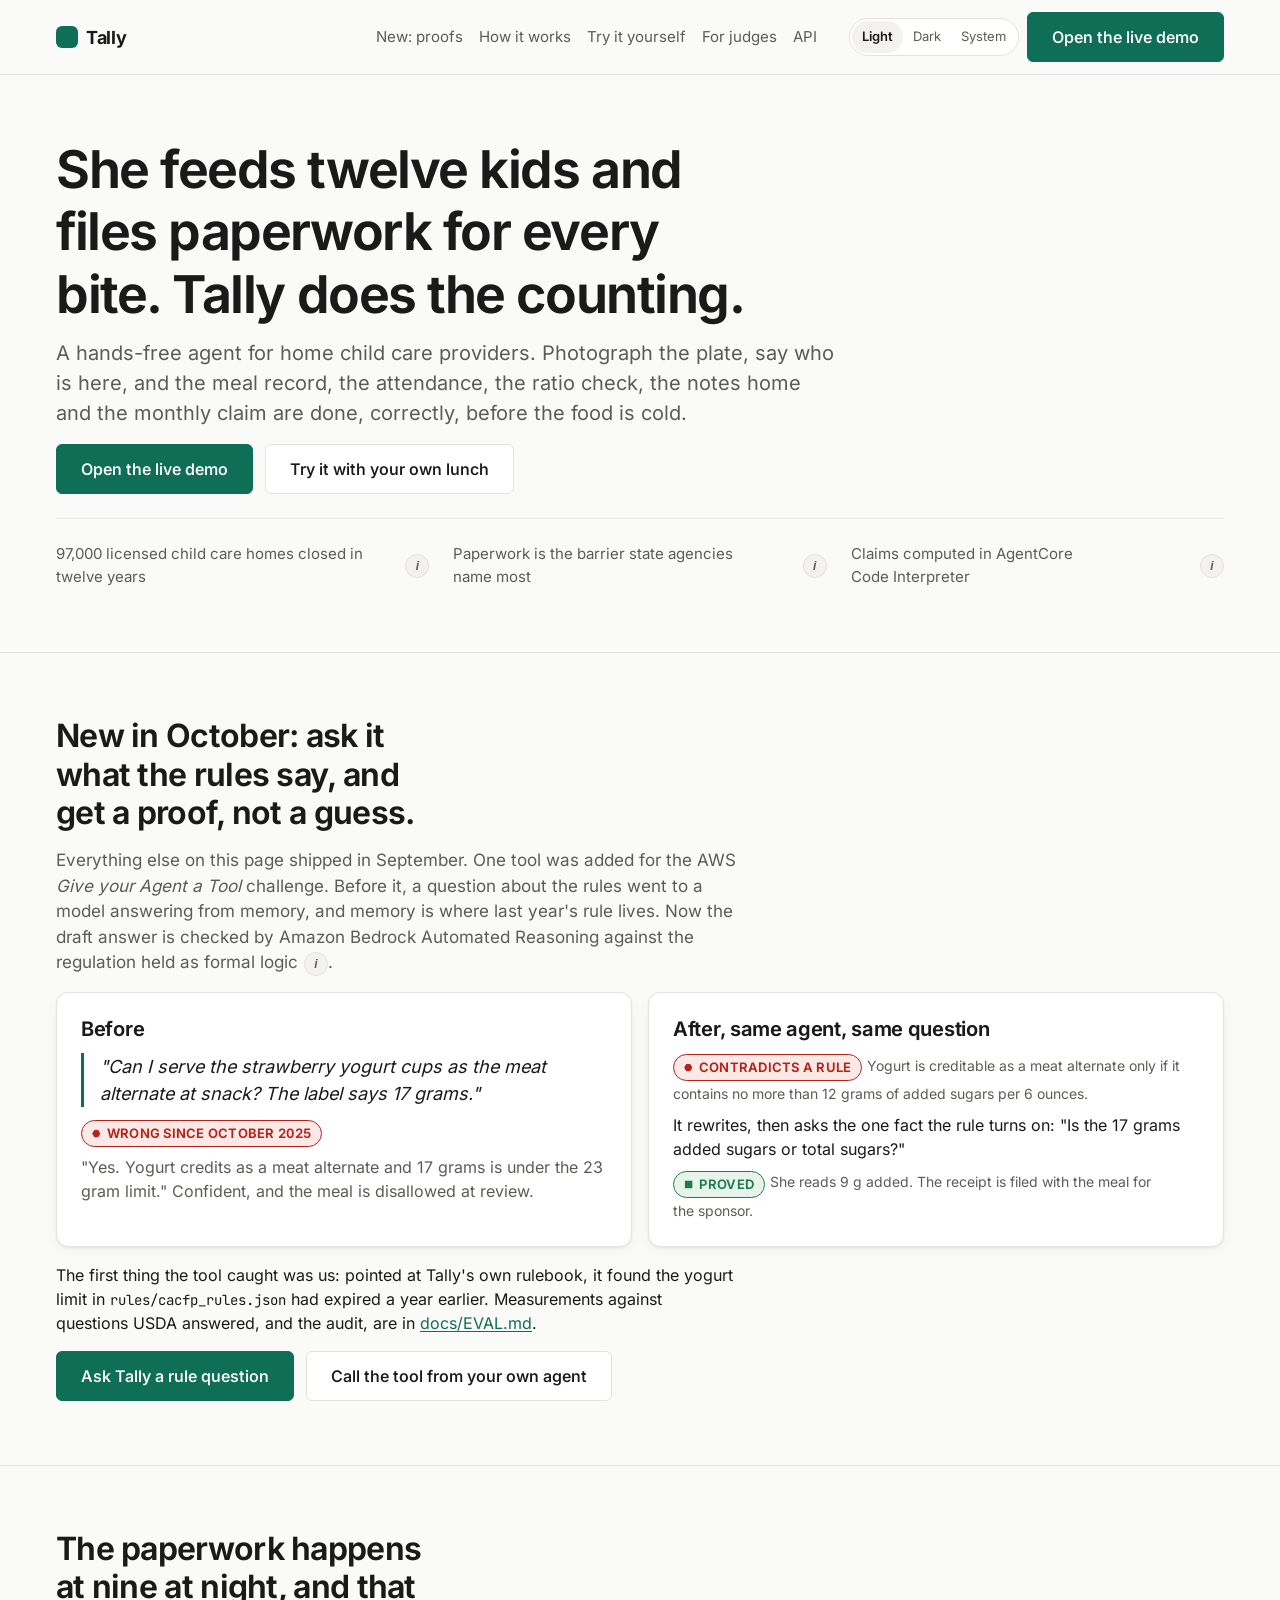
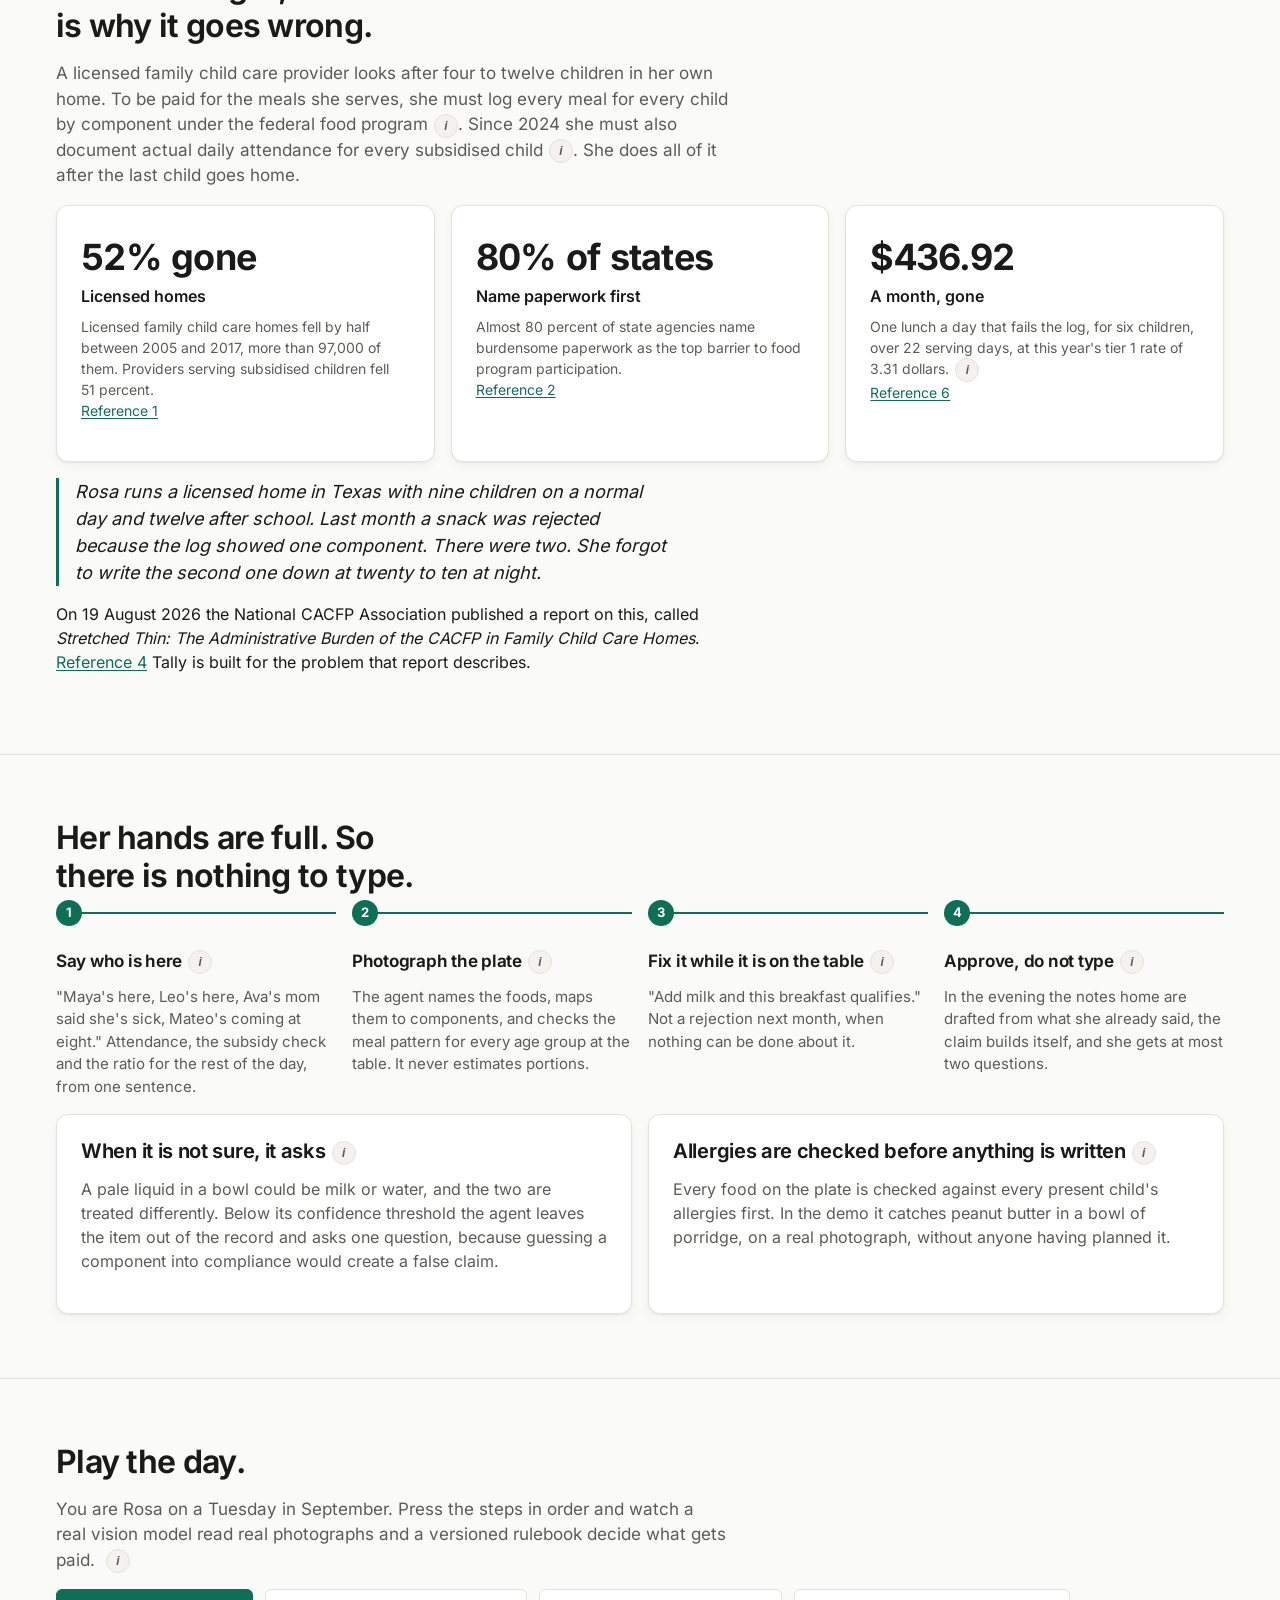
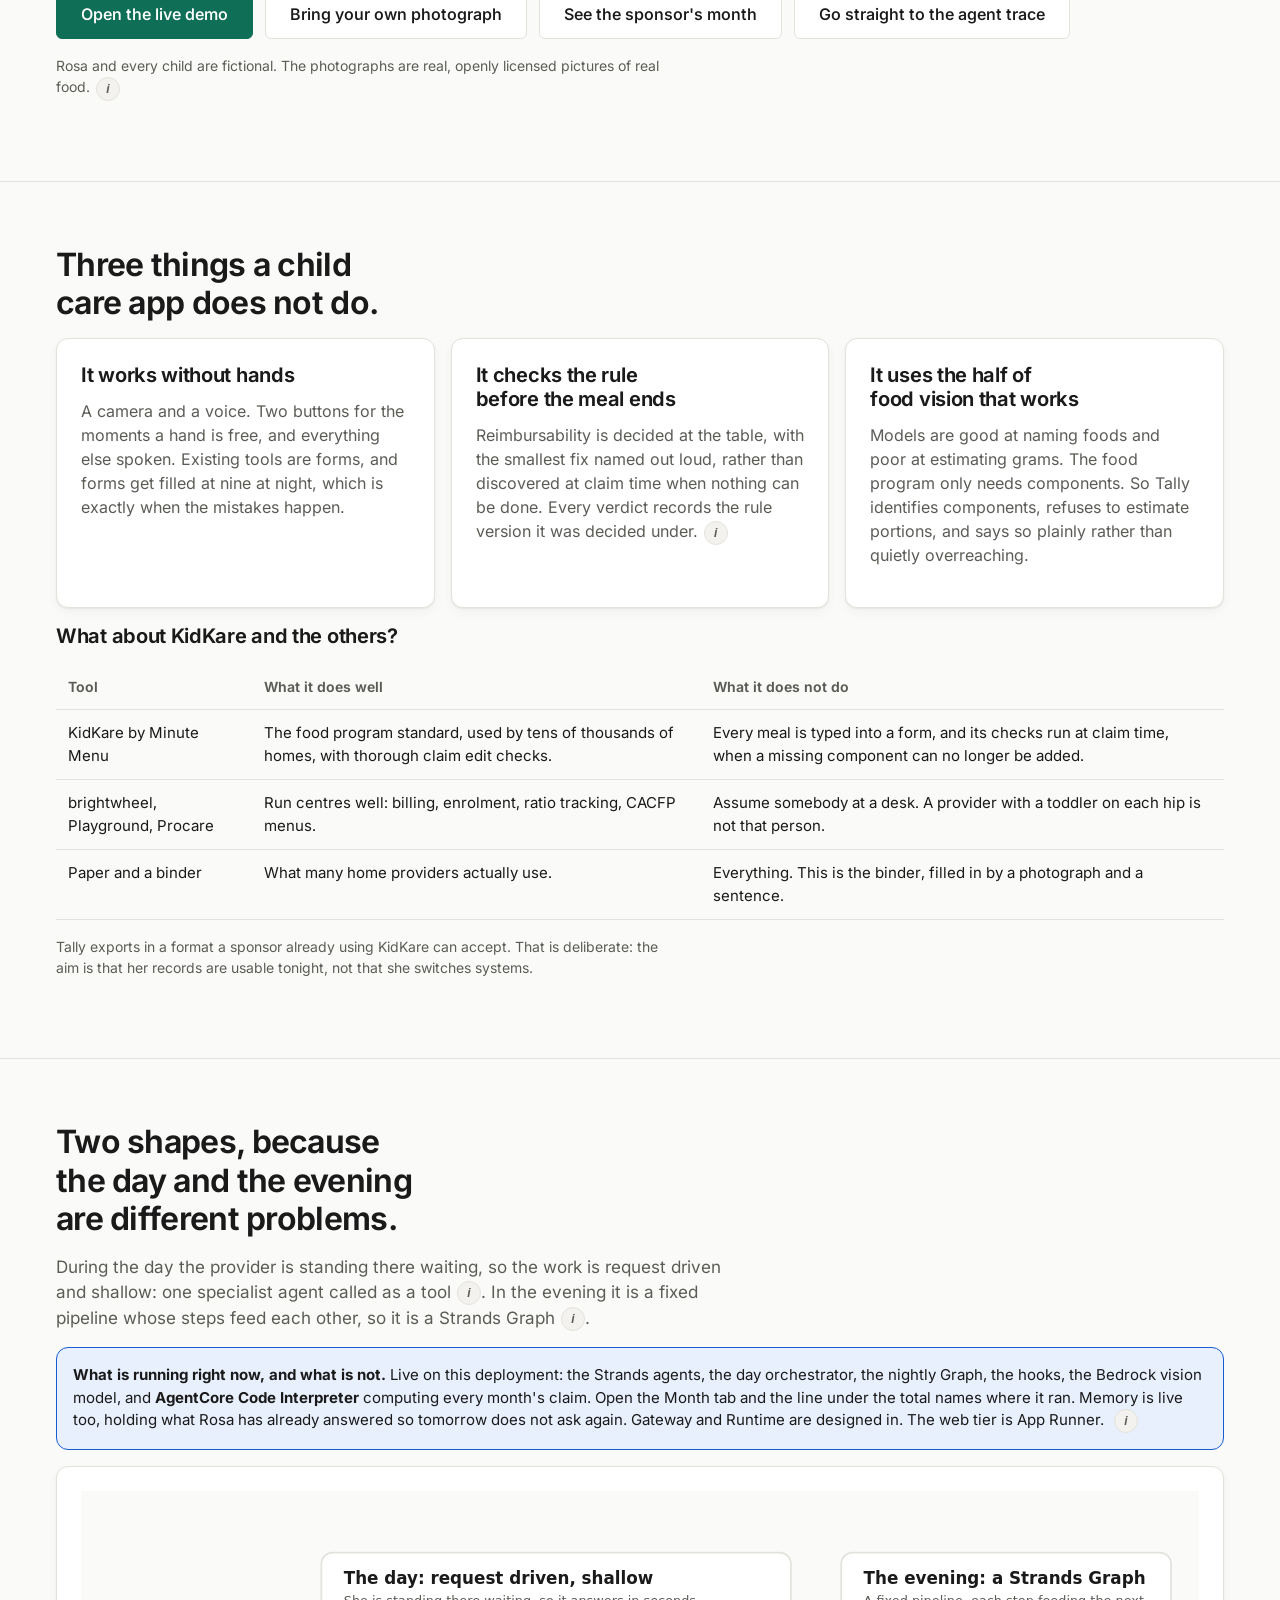
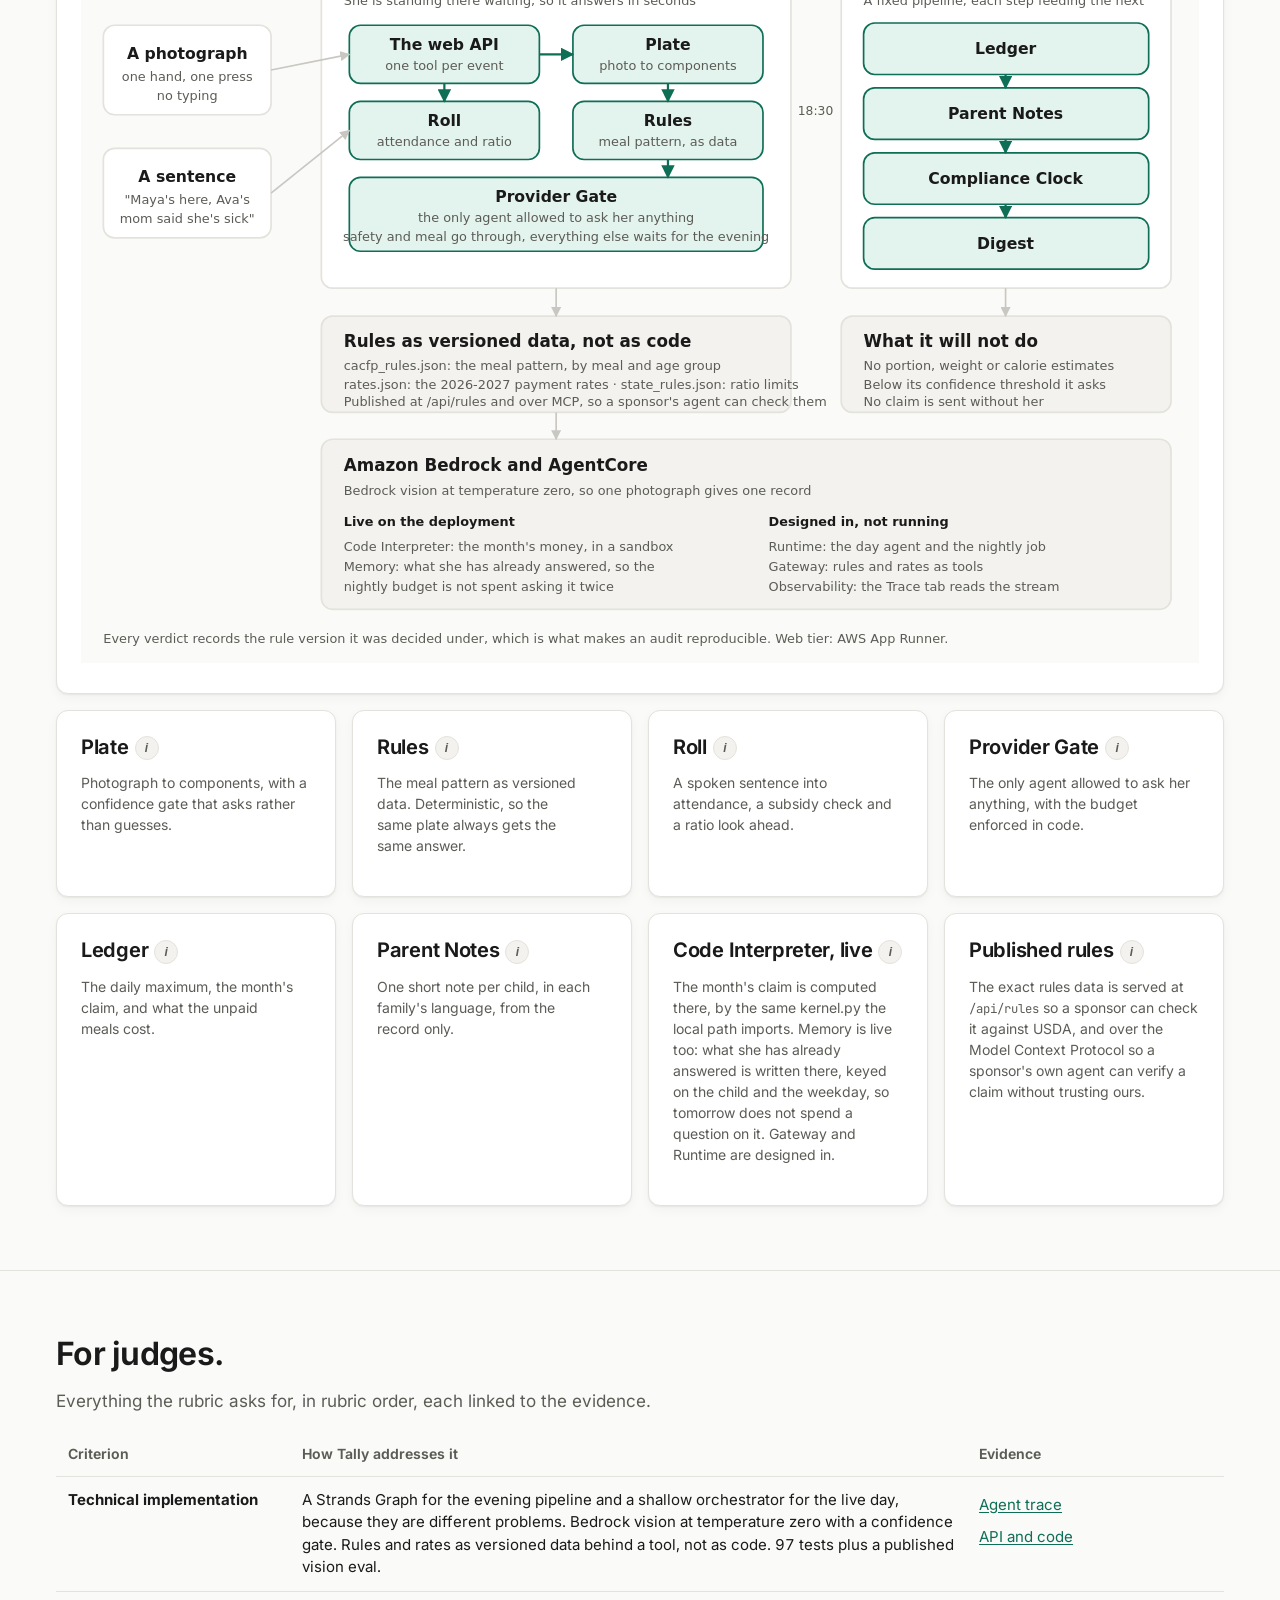
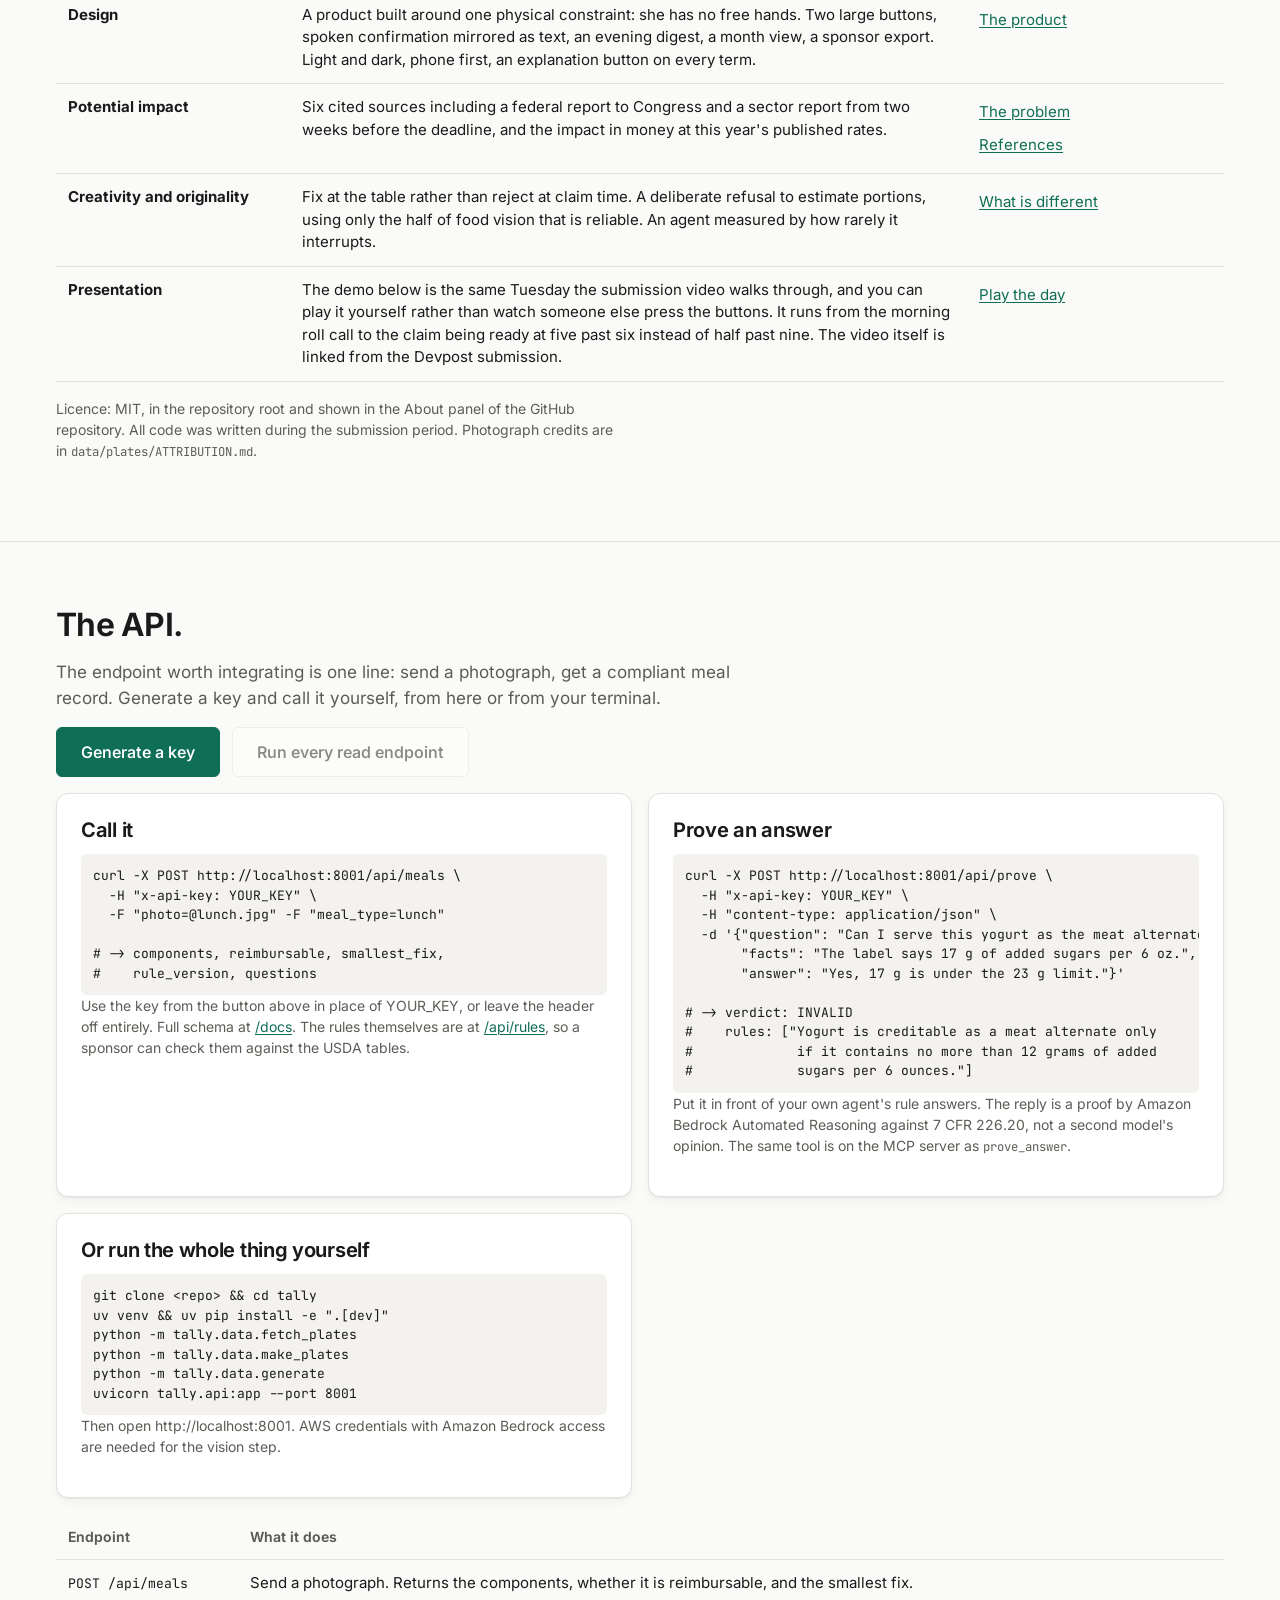
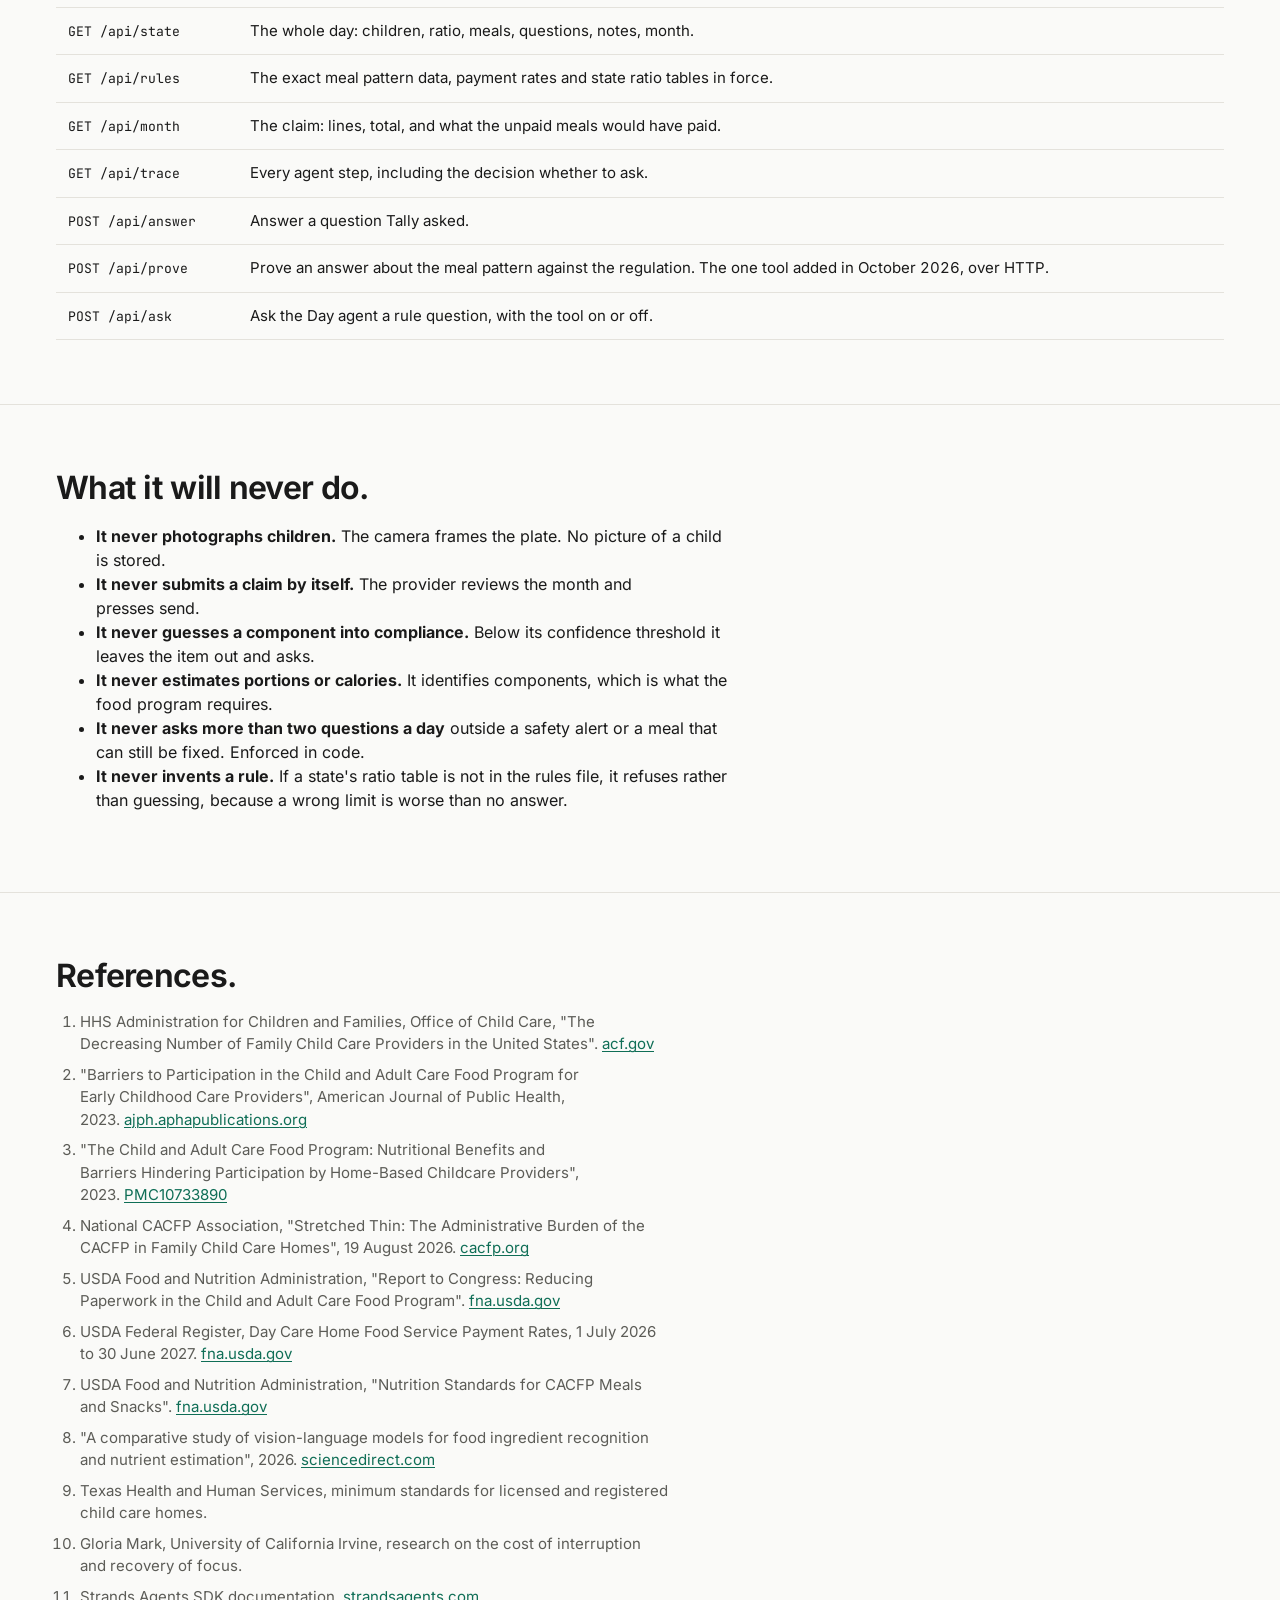
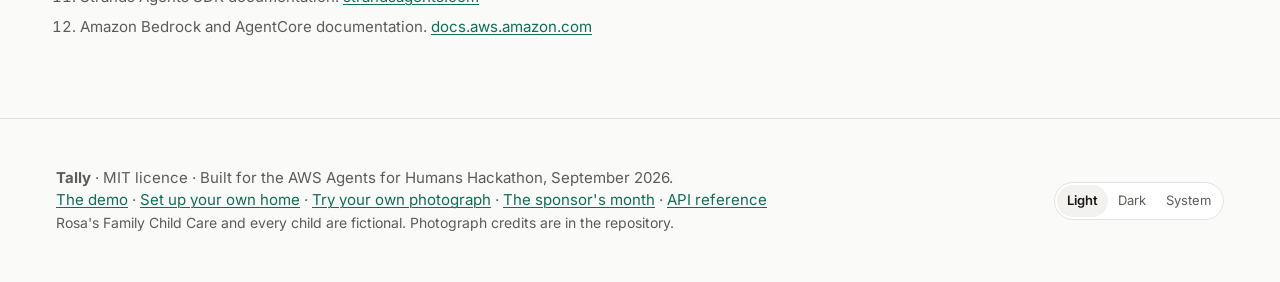
==== commit bc37fb2b: "Rebuild three mistranslated rules, treat IMPOSSIBLE as the rule she needs, and name the screen The f" ====
--- a/web/index.html
+++ b/web/index.html
@@ -40,7 +40,7 @@
   <div class="bar">
     <a class="brand" href="index.html"><span class="mark" aria-hidden="true"></span> Tally</a>
     <nav aria-label="Main">
-      <a href="#problem">The problem</a>
+      <a href="#proof">New: proofs</a>
       <a href="#how">How it works</a>
       <a href="try.html">Try it yourself</a>
       <a href="#judges">For judges</a>
@@ -72,6 +72,46 @@
       <span>Paperwork is the barrier state agencies name most<button class="info" data-tip="cacfp" data-label="the food program"></button></span>
       <span>Claims computed in AgentCore Code Interpreter<button class="info" data-tip="where_it_runs" data-label="where it runs"></button></span>
     </p>
+  </div>
+</section>
+
+<section class="band" id="proof">
+  <div class="wrap stack">
+    <h2>New in October: ask it what the rules say, and get a proof, not a guess.</h2>
+    <p class="section-lede">
+      Everything else on this page shipped in September. One tool was added for the AWS
+      <em>Give your Agent a Tool</em> challenge. Before it, a question about the rules went to a model
+      answering from memory, and memory is where last year's rule lives. Now the draft answer is
+      checked by Amazon Bedrock Automated Reasoning against the regulation held as formal logic<button class="info" data-tip="prove_answer" data-label="proved answers"></button>.
+    </p>
+
+    <div class="grid cols-2">
+      <div class="card">
+        <h3>Before</h3>
+        <p class="quote" style="margin:0 0 var(--s3)">"Can I serve the strawberry yogurt cups as the meat alternate at snack? The label says 17 grams."</p>
+        <p style="margin:0"><span class="badge critical"><span class="shape" aria-hidden="true">&#x2B23;</span><span>wrong since October 2025</span></span></p>
+        <p class="muted" style="margin:var(--s2) 0 0">"Yes. Yogurt credits as a meat alternate and 17 grams is under the 23 gram limit." Confident, and the meal is disallowed at review.</p>
+      </div>
+      <div class="card">
+        <h3>After, same agent, same question</h3>
+        <p style="margin:0 0 var(--s2)"><span class="badge critical"><span class="shape" aria-hidden="true">&#x2B23;</span><span>contradicts a rule</span></span>
+          <span class="small muted"> Yogurt is creditable as a meat alternate only if it contains no more than 12 grams of added sugars per 6 ounces.</span></p>
+        <p style="margin:0 0 var(--s2)">It rewrites, then asks the one fact the rule turns on: "Is the 17 grams added sugars or total sugars?"</p>
+        <p style="margin:0"><span class="badge covered"><span class="shape" aria-hidden="true">&#x25A0;</span><span>proved</span></span>
+          <span class="small muted"> She reads 9 g added. The receipt is filed with the meal for the sponsor.</span></p>
+      </div>
+    </div>
+
+    <p>
+      The first thing the tool caught was us: pointed at Tally's own rulebook, it found the yogurt
+      limit in <code>rules/cacfp_rules.json</code> had expired a year earlier. Measurements against
+      questions USDA answered, and the audit, are in
+      <a href="https://github.com/usv240/tally/blob/prove/docs/EVAL.md">docs/EVAL.md</a>.
+    </p>
+    <div class="btn-row">
+      <a class="btn primary" href="app.html#ask">Ask Tally a rule question</a>
+      <a class="btn" href="#api">Call the tool from your own agent</a>
+    </div>
   </div>
 </section>
 
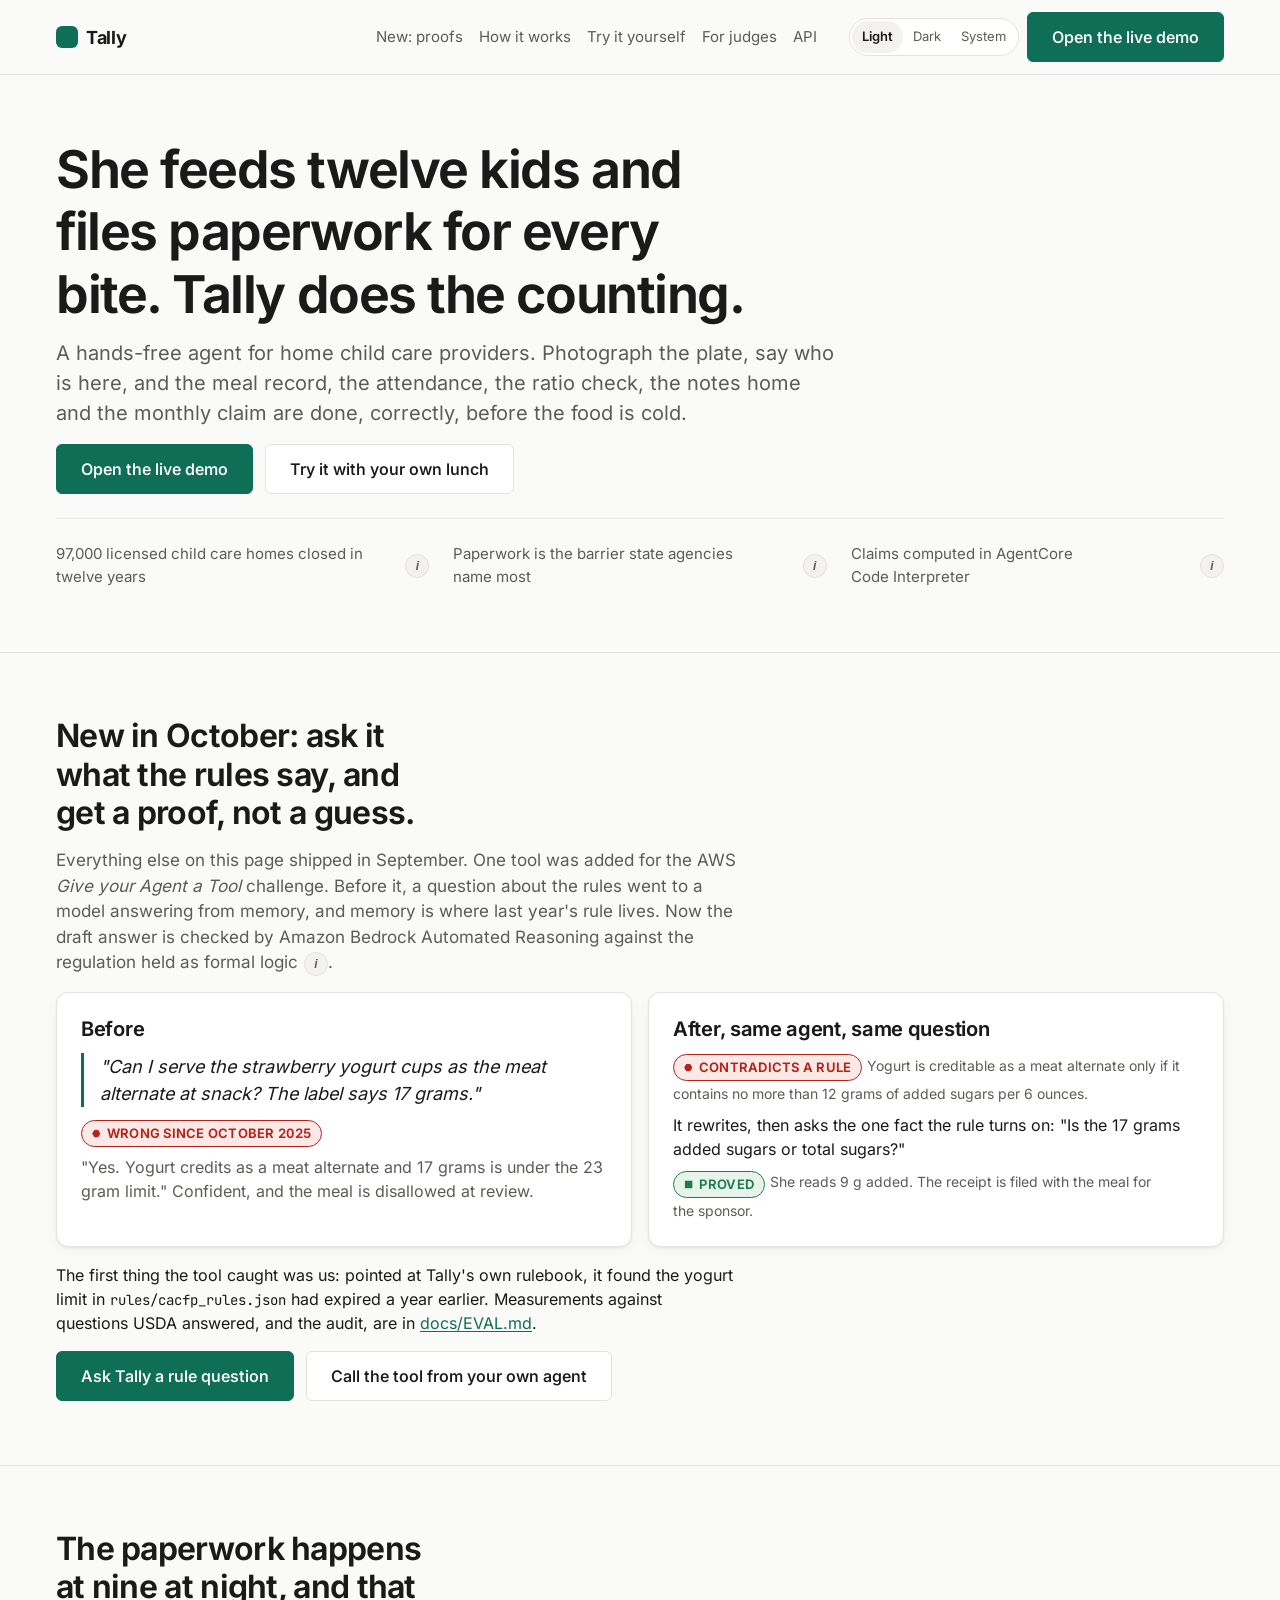
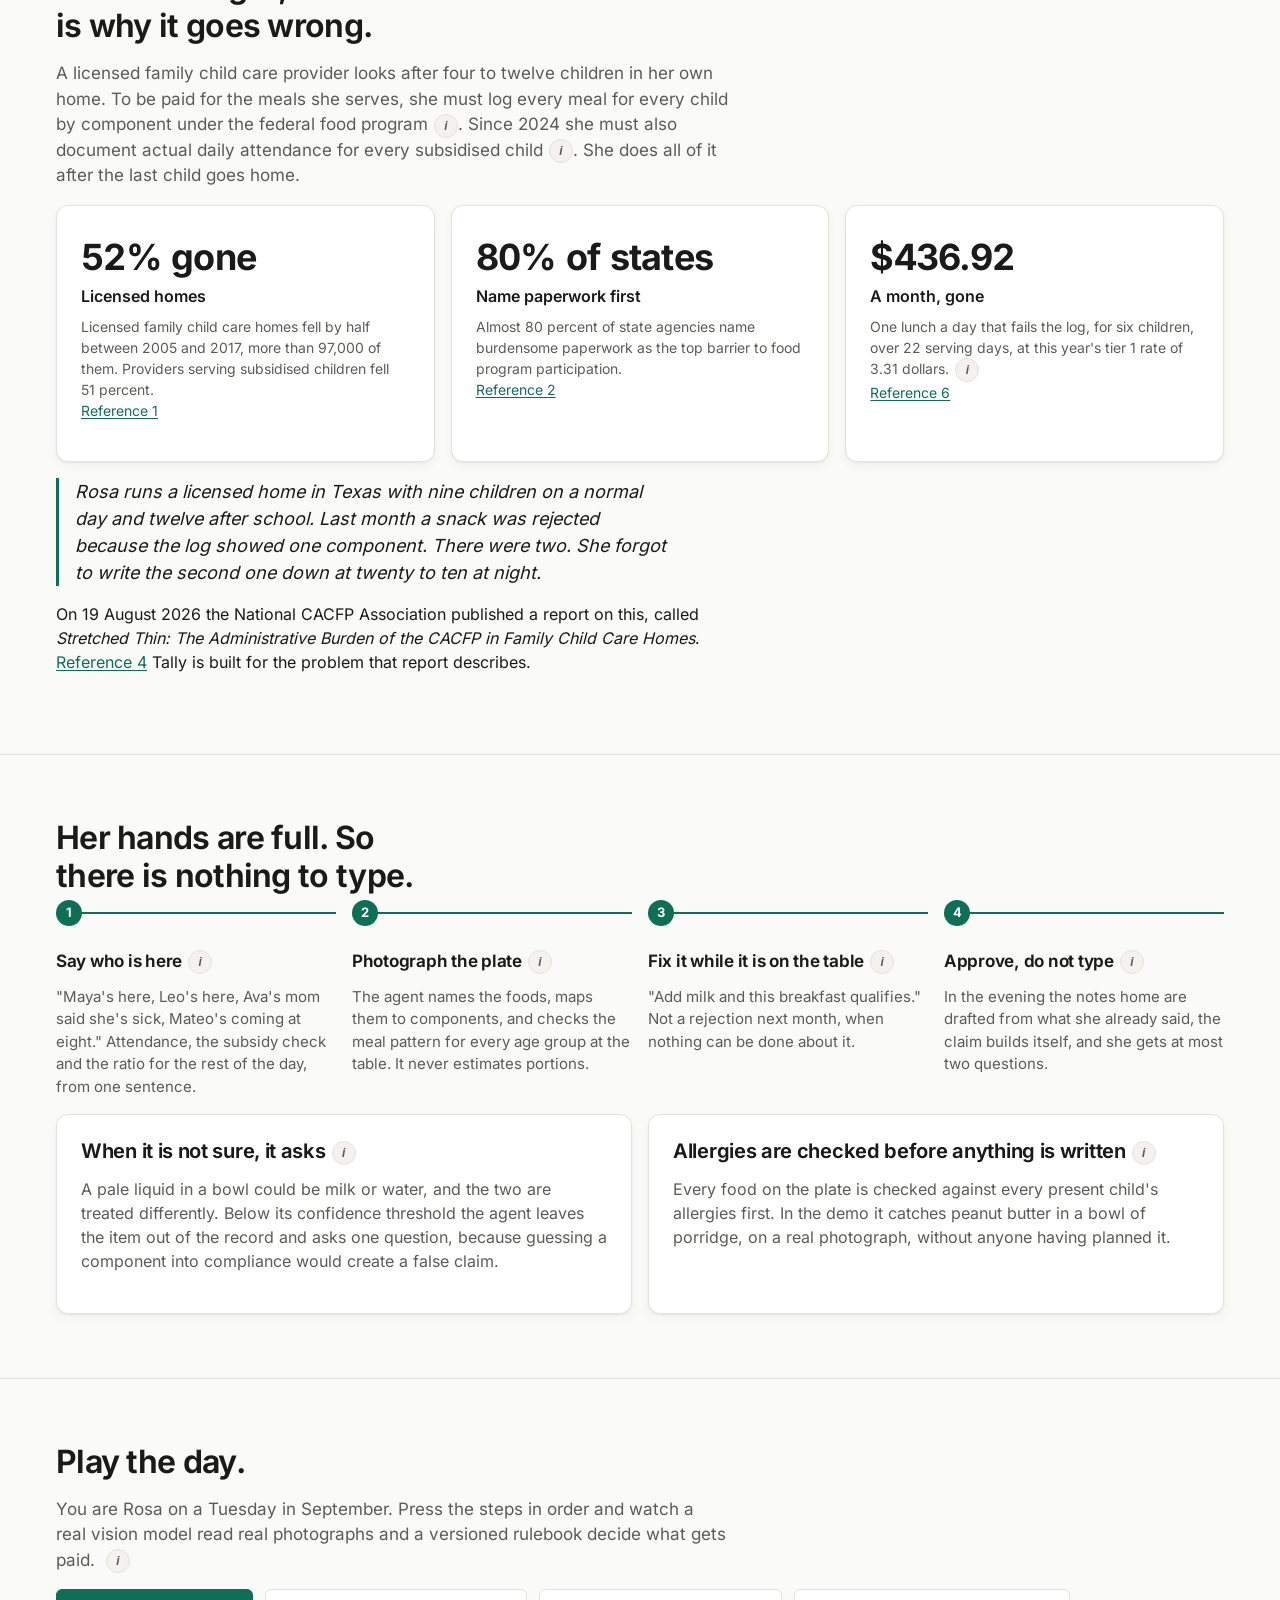
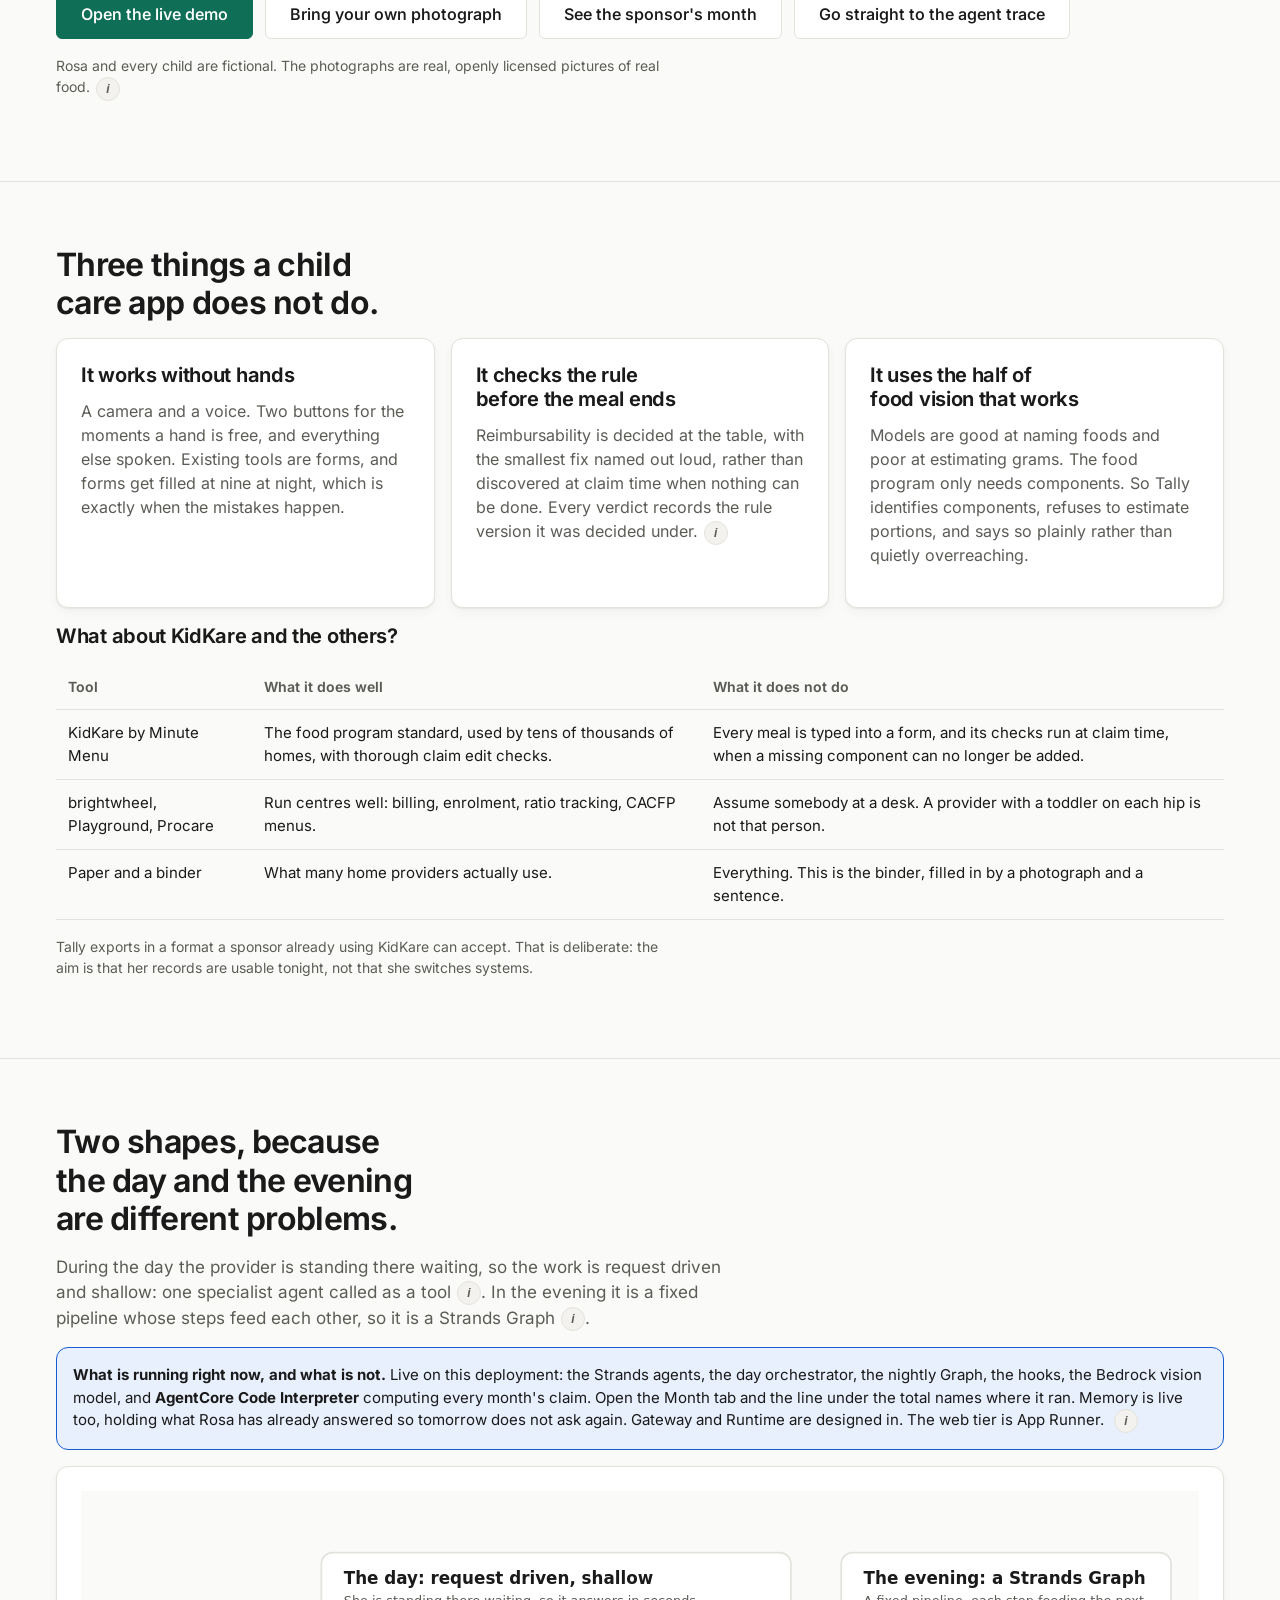
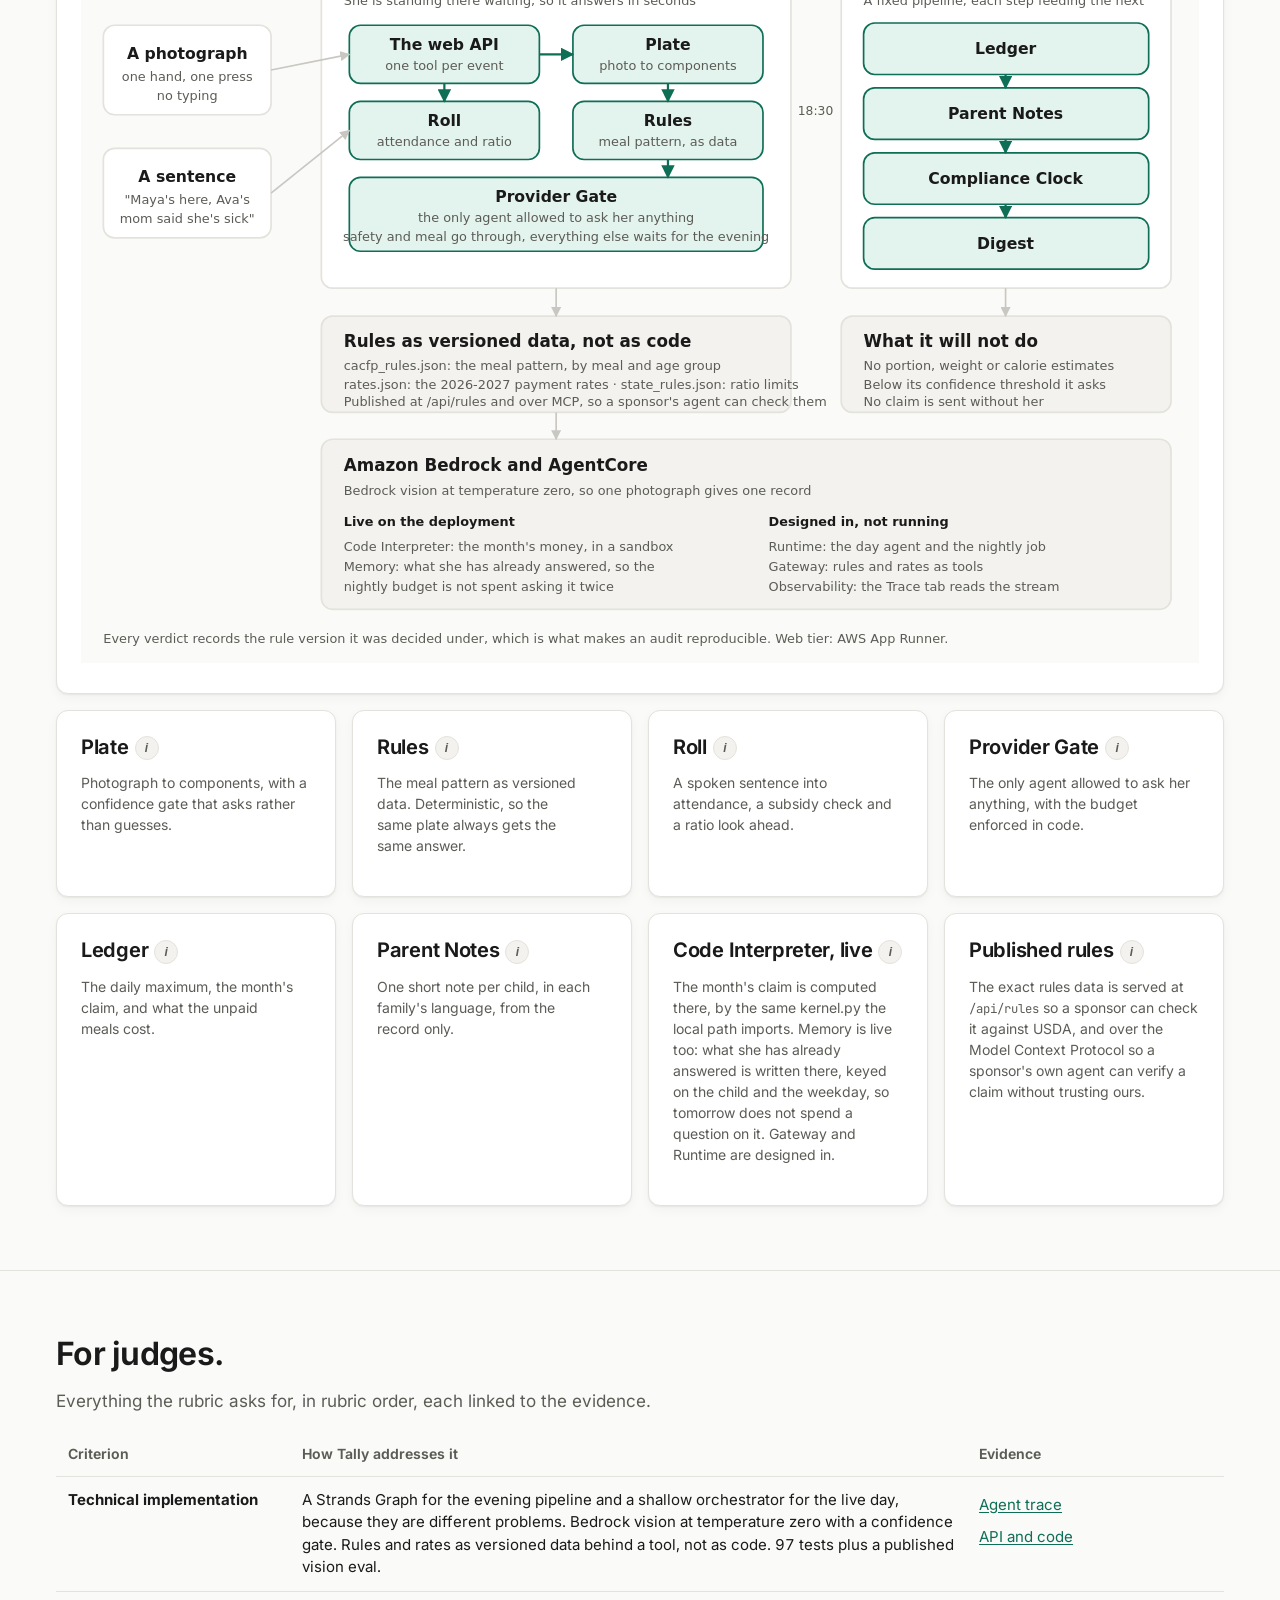
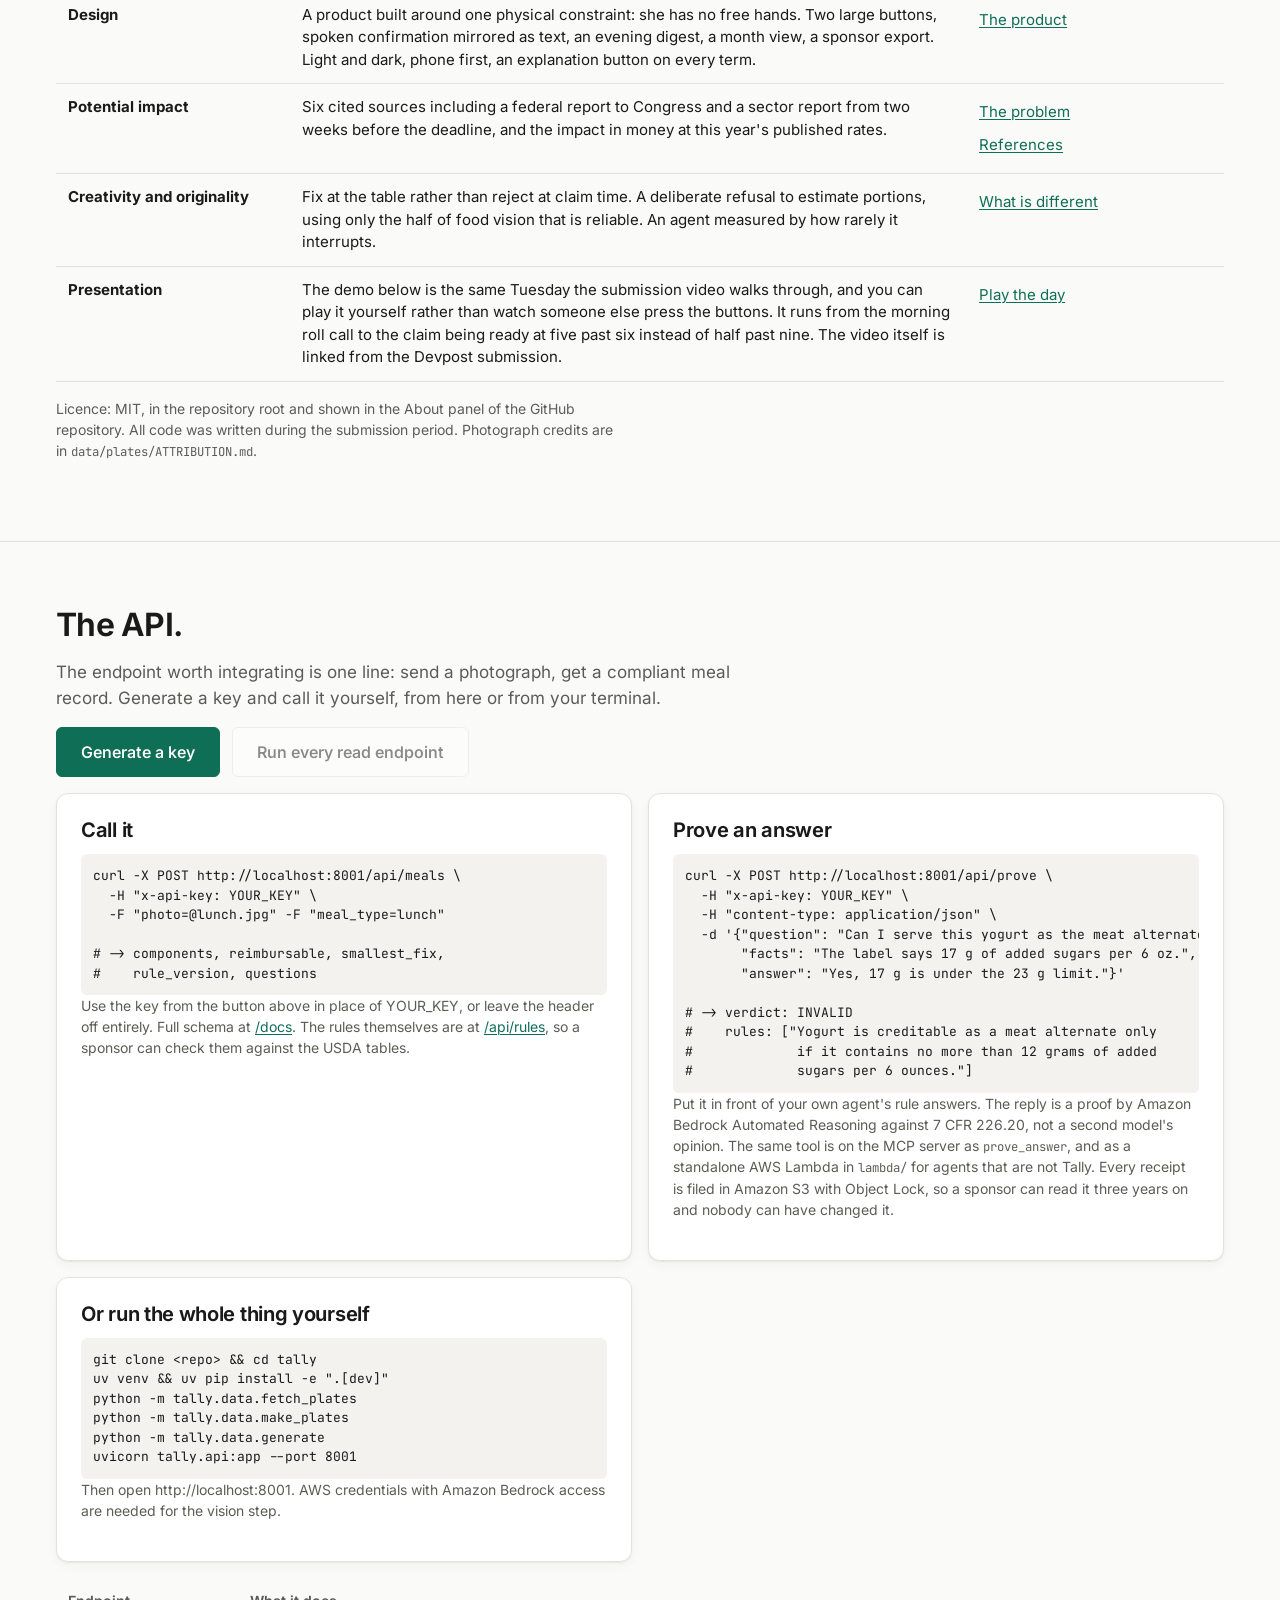
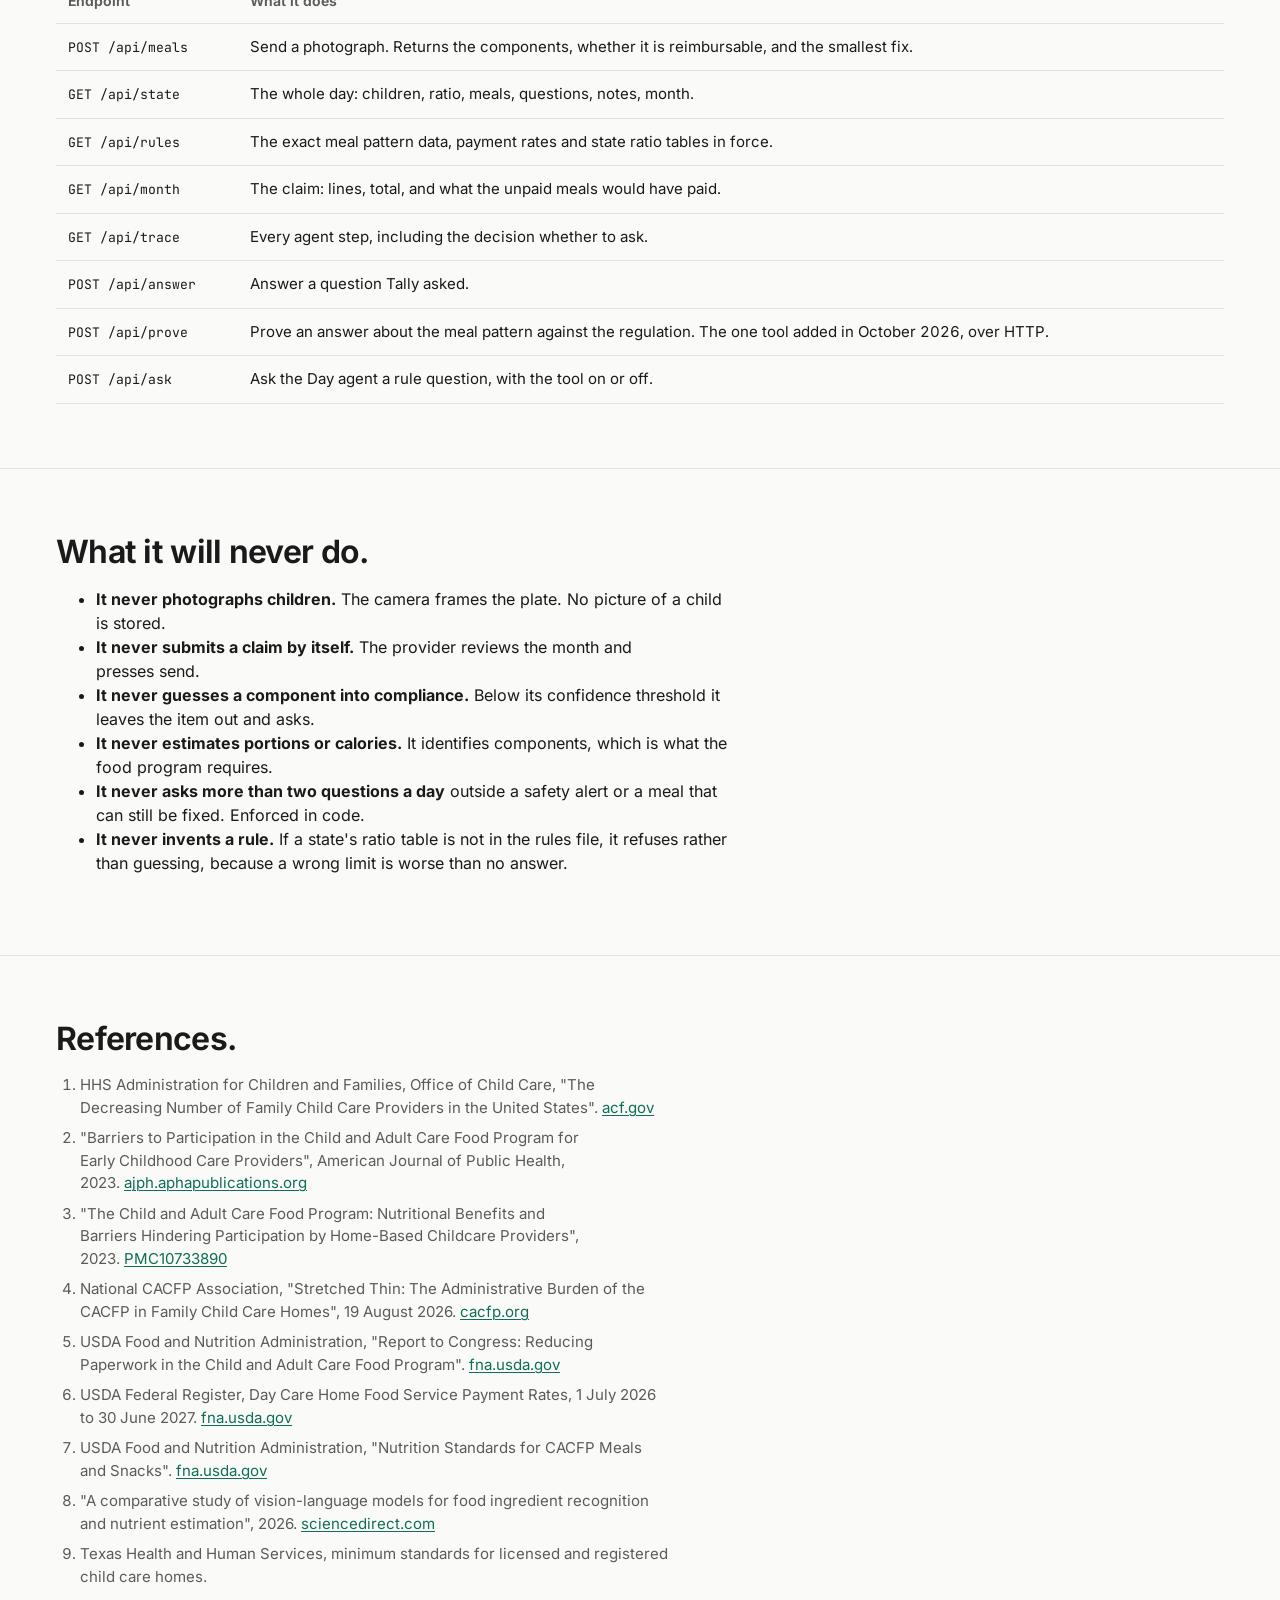
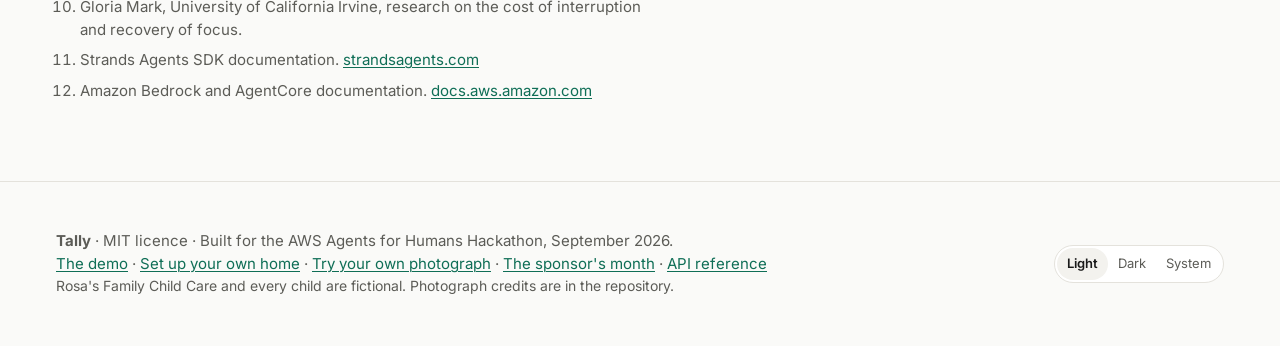
==== commit d21bac4c: "File every proof in Amazon S3 with Object Lock, and package the tool as a Lambda The receipt is evid" ====
--- a/web/index.html
+++ b/web/index.html
@@ -404,7 +404,10 @@
 #             sugars per 6 ounces."]</pre>
         <p class="muted small">Put it in front of your own agent's rule answers. The reply is a proof
         by Amazon Bedrock Automated Reasoning against 7 CFR 226.20, not a second model's opinion.
-        The same tool is on the MCP server as <code>prove_answer</code>.</p>
+        The same tool is on the MCP server as <code>prove_answer</code>, and as a standalone AWS
+        Lambda in <code>lambda/</code> for agents that are not Tally. Every receipt is filed in
+        Amazon S3 with Object Lock, so a sponsor can read it three years on and nobody can have
+        changed it.</p>
       </div>
       <div class="card">
         <h3>Or run the whole thing yourself</h3>
